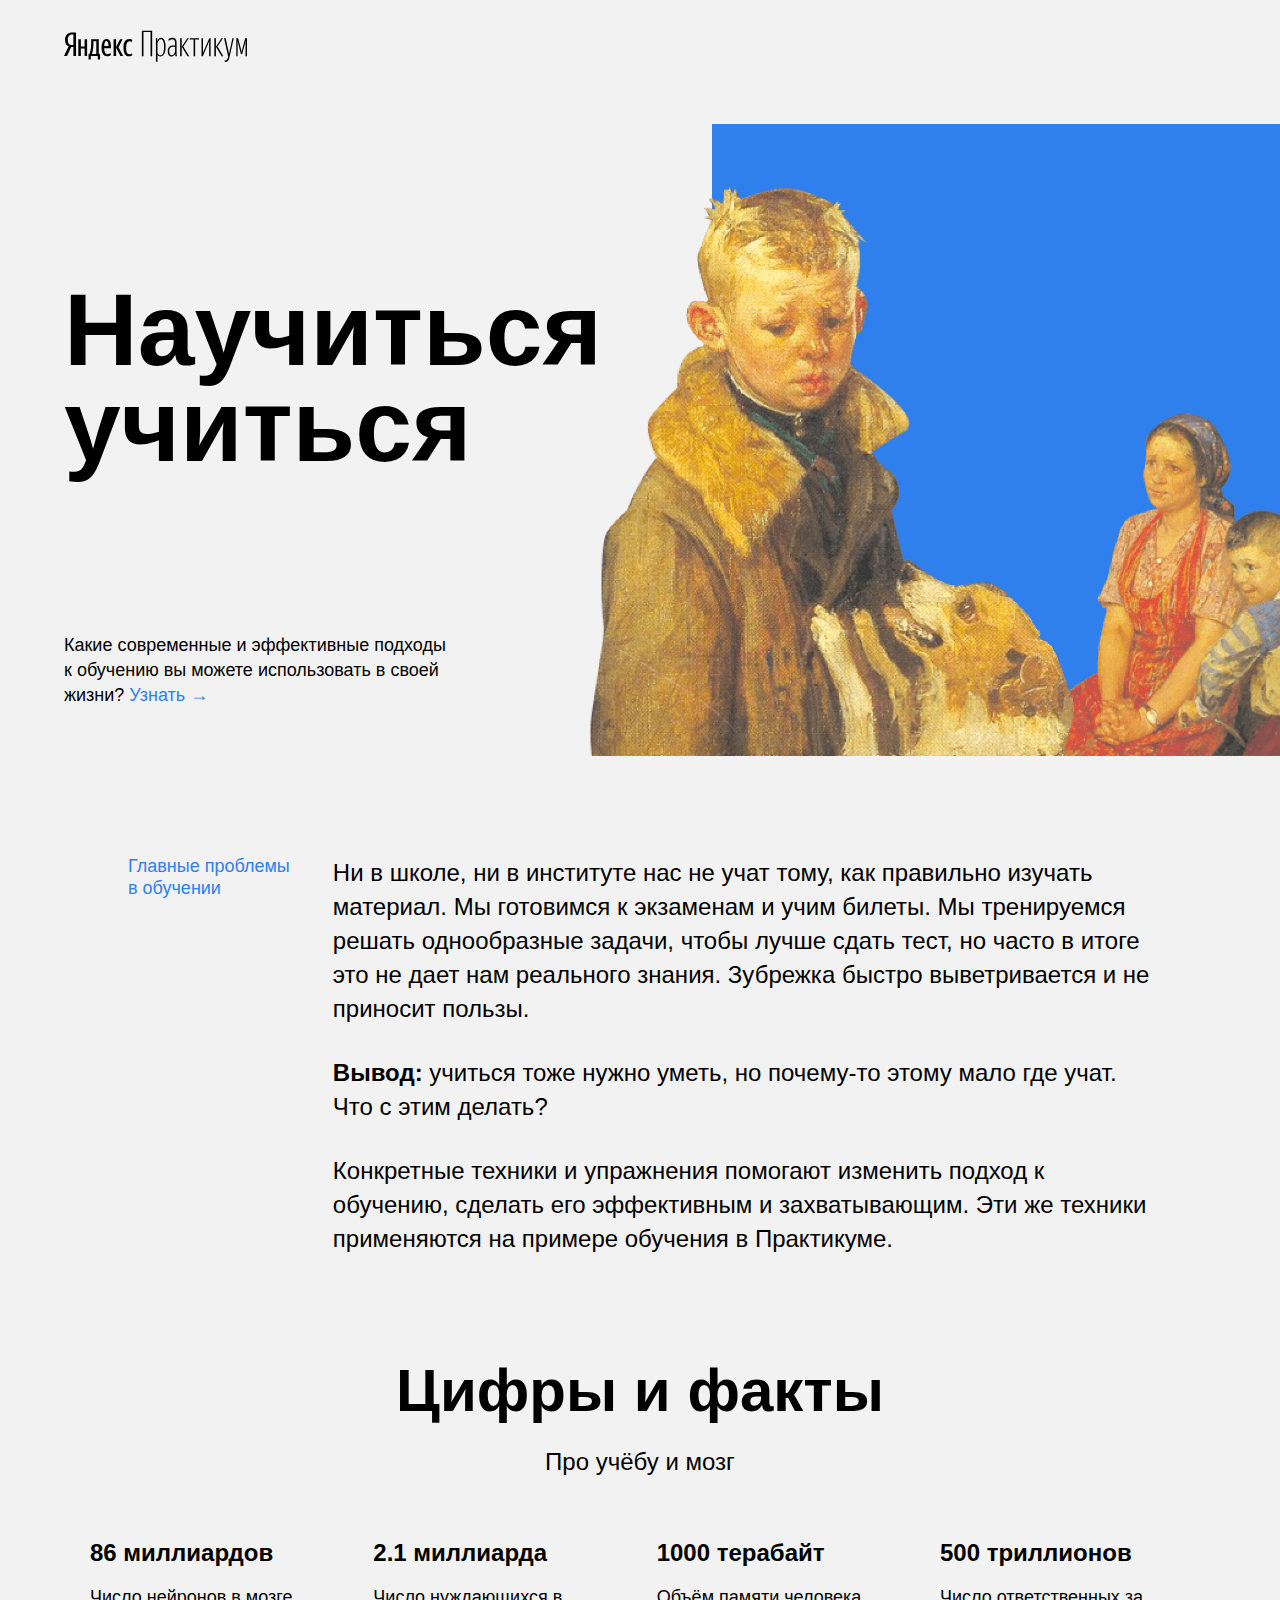
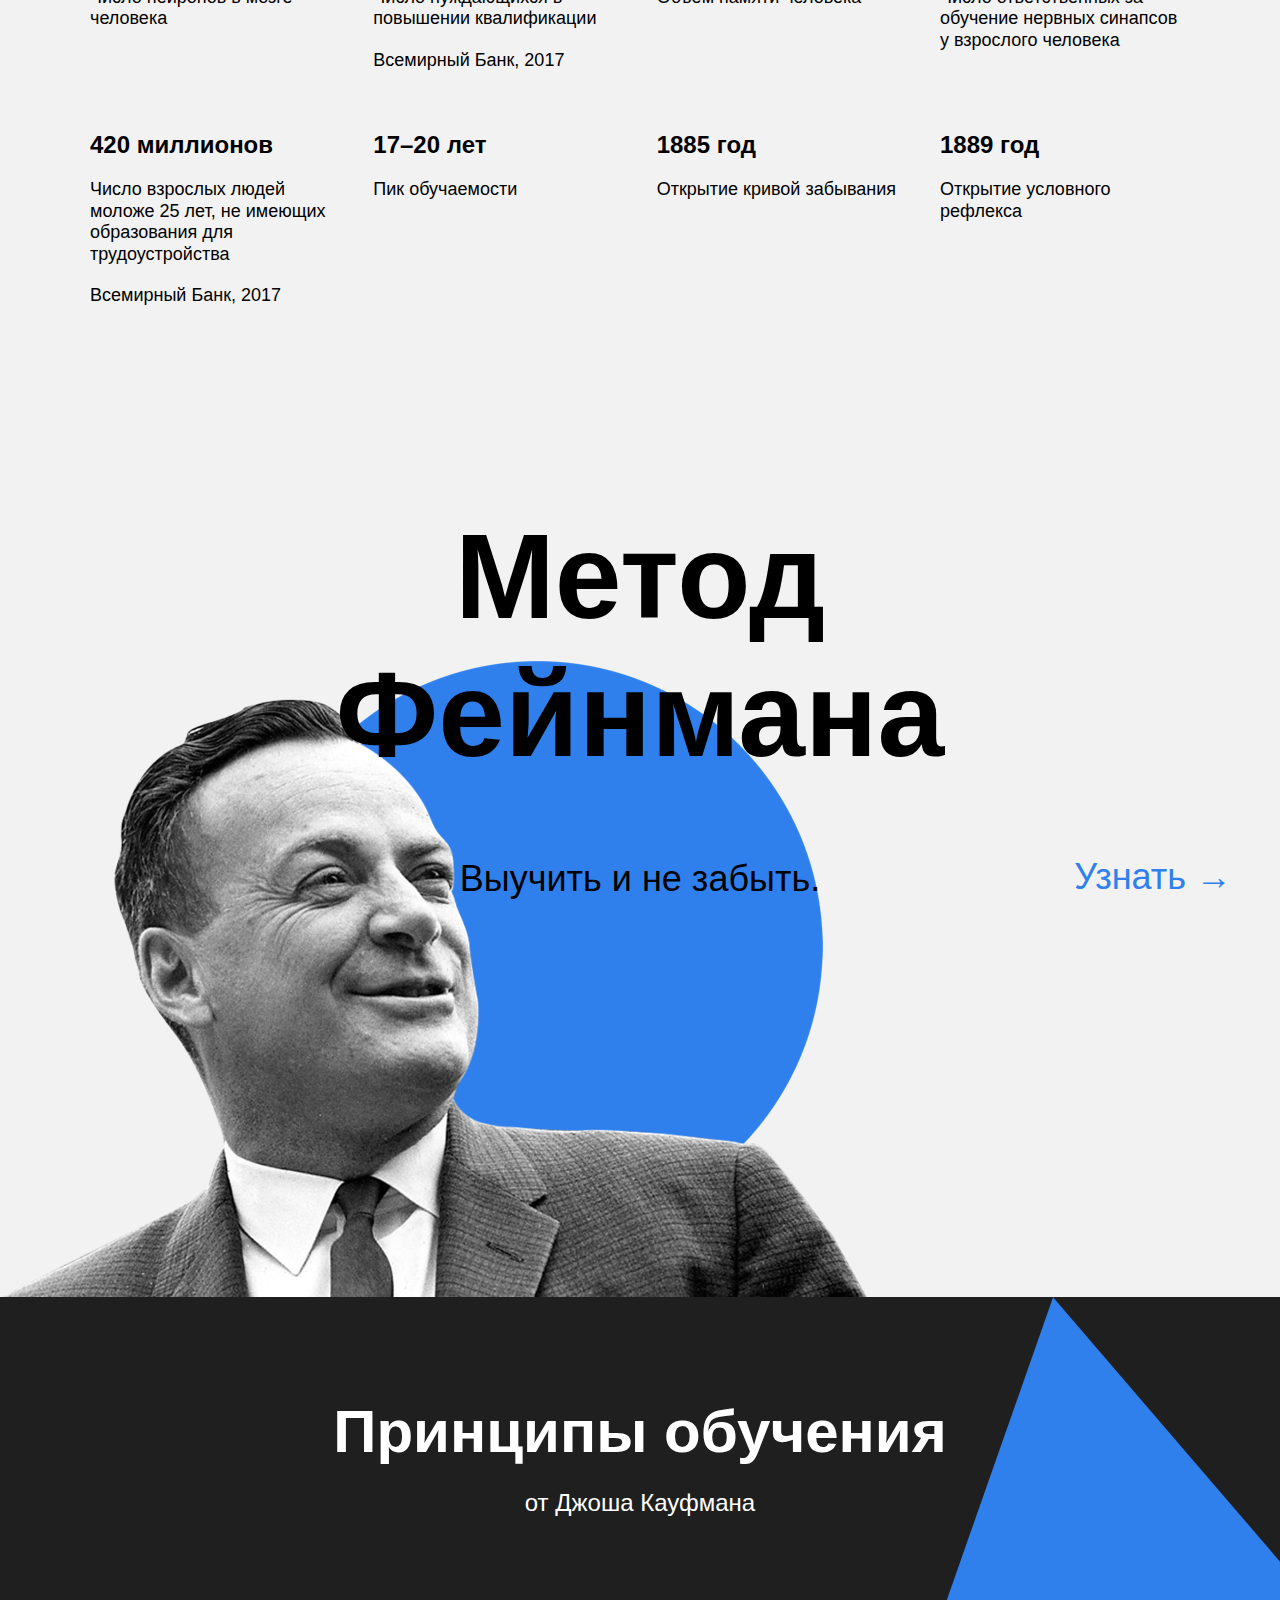
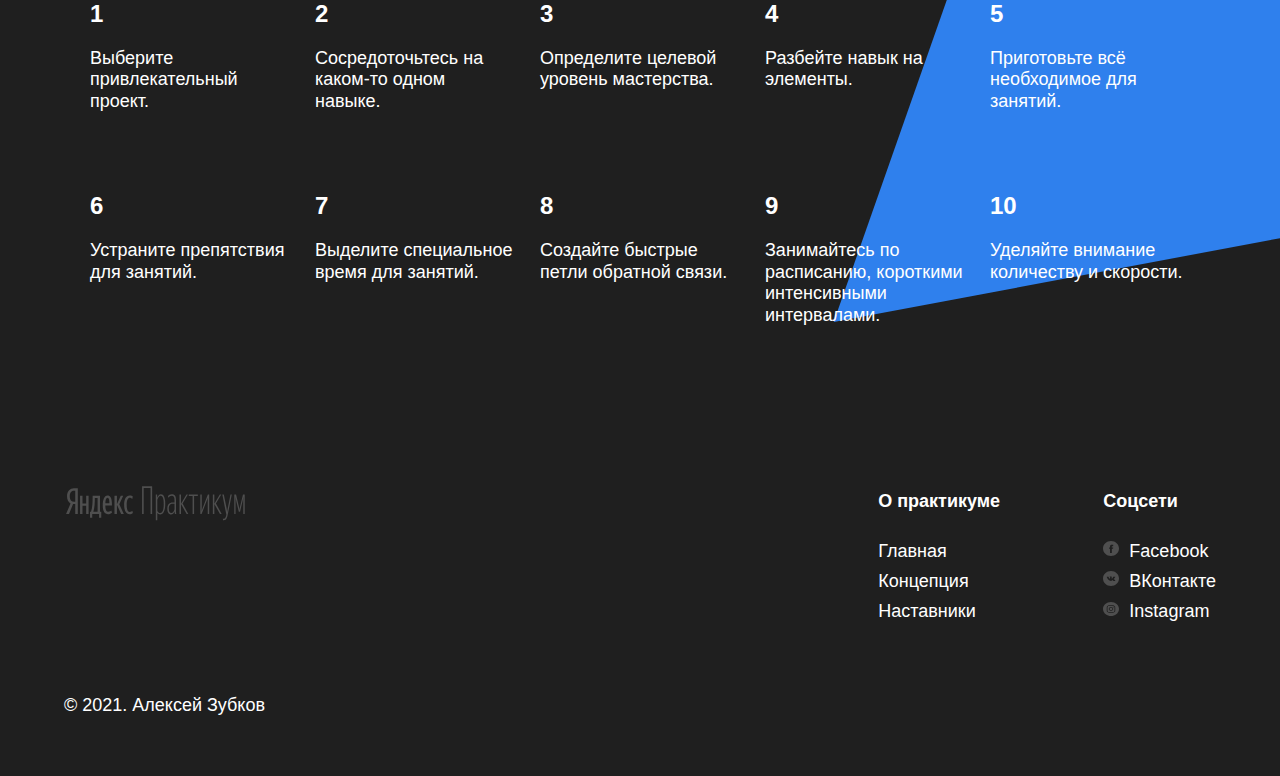
==== index.html @ 9b20d752 "первый спринт. вроде как доделал 2.1" ====
<!DOCTYPE html>
<html lang="ru">
<head>
  <meta charset="UTF-8">
  <meta name="viewport" content="width=device-width, initial-scale=1.0">
  <link rel="stylesheet" href="./styles/normalize.css">
  <link rel="stylesheet" href="./styles/style.css">
  <title>Научиться учиться</title>
</head>
<body>
  <div class="page">
    <header class="header">
      <img class="logo logo_place_header" src="images/logo_place_header.svg" alt="сломалась">
      <h1 class="header__title">Научиться учиться</h1>
      <p class="header__subtitle">
        Какие современные и эффективные подходы к обучению вы можете использовать в своей жизни? <a href="#" class="header__link">Узнать &rarr;</a>
      </p>
      <div class="header__main-illustration"></div>
      <div class="header__square-pic"></div>
    </header>
    <main class="content">
      <section class="description">
        <div class="two-columns">
          <h3 class="two-columns__brif">Главные проблемы в обучении</h3>
          <div class="two-columns__main-text">
            <p class="two-columns__paragraph">
            Ни в школе, ни в институте нас не учат тому, как правильно изучать материал. 
            Мы готовимся к экзаменам и учим билеты. Мы тренируемся решать однообразные задачи, 
            чтобы лучше сдать тест, но часто в итоге это не дает нам реального знания. 
            Зубрежка быстро выветривается и не приносит пользы.
            </p>
            <p class="two-columns__paragraph">
            <span class="two-columns__span-accent">Вывод:</span> учиться тоже нужно уметь, но почему-то этому мало где учат. Что с этим делать?
            </p>
            <p class="two-columns__paragraph">
            Конкретные техники и упражнения помогают изменить подход к обучению, 
            сделать его эффективным и захватывающим. 
            Эти же техники применяются на примере обучения в Практикуме.
            </p>
          </div>
        </div>
      </section>
      <section class="digits">
        <h2 class="section-title">Цифры и факты</h2>
        <p class="section-subtitle">Про учёбу и мозг</p>
        <div class="table">
          <div class="table__cell">
            <h3 class="table__heading">86 миллиардов</h3>
            <p class="table__text">Число нейронов в мозге человека</p>
          </div>
          <div class="table__cell">
            <h3 class="table__heading">2.1 миллиарда</h3>
            <p class="table__text">Число нуждающихся в повышении квалификации</p>
            <p class="table__text">Всемирный Банк, 2017</p>
          </div>
          <div class="table__cell">
            <h3 class="table__heading">1000 терабайт</h3>
            <p class="table__text">Объём памяти человека</p>
          </div>
          <div class="table__cell">
            <h3 class="table__heading">500 триллионов</h3>
            <p class="table__text">Число ответственных за обучение нервных синапсов у взрослого человека</p>
          </div>
          <div class="table__cell">
            <h3 class="table__heading">420 миллионов</h3>
            <p class="table__text">Число взрослых людей моложе 25 лет, не имеющих образования для трудоустройства</p>
            <p class="table__text">Всемирный Банк, 2017</p>
          </div>
          <div class="table__cell">
            <h3 class="table__heading">17–20 лет</h3>
            <p class="table__text">Пик обучаемости</p>
          </div>
          <div class="table__cell">
            <h3 class="table__heading">1885 год</h3>
            <p class="table__text">Открытие кривой забывания</p>
          </div>
          <div class="table__cell">
            <h3 class="table__heading">1889 год</h3>
            <p class="table__text">Открытие условного рефлекса</p>
          </div>
        </div>
      </section>
      <section class="feynman">
        <h2 class="feynman__title">Метод Фейнмана</h2>
        <h3 class="feynman__subtitle">Выучить и не забыть.</h3>
        <a href="#" class="feynman__link">Узнать &rarr;</a>
      </section>
      <section class="kaufman">
        <h2 class="section-title section-title_theme_dark">Принципы обучения</h2>
        <p class="section-subtitle section-subtitle_theme_dark">от Джоша Кауфмана</p>
        <div class="table table_theme_dark">
          <div class="table__cell table__cell_theme_dark">
            <h3 class="table__heading table__heading_theme_dark">1</h3>
            <p class="table__text table__heading_text_dark">Выберите привлекательный проект.</p>
          </div>
          <div class="table__cell table__cell_theme_dark">
            <h3 class="table__heading table__heading_theme_dark">2</h3>
            <p class="table__text table__heading_text_dark">Сосредоточьтесь на каком-то одном навыке.</p>
          </div>
          <div class="table__cell table__cell_theme_dark">
            <h3 class="table__heading table__heading_theme_dark">3</h3>
            <p class="table__text table__heading_text_dark">Определите целевой уровень мастерства.</p>
          </div>
          <div class="table__cell table__cell_theme_dark">
            <h3 class="table__heading table__heading_theme_dark">4</h3>
            <p class="table__text table__heading_text_dark">Разбейте навык на элементы.</p>
          </div>
          <div class="table__cell table__cell_theme_dark">
            <h3 class="table__heading table__heading_theme_dark">5</h3>
            <p class="table__text table__heading_text_dark">Приготовьте всё необходимое для занятий.</p>
          </div>
          <div class="table__cell table__cell_theme_dark">
            <h3 class="table__heading table__heading_theme_dark">6</h3>
            <p class="table__text table__heading_text_dark">Устраните препятствия для занятий.</p>
          </div>
          <div class="table__cell table__cell_theme_dark">
            <h3 class="table__heading table__heading_theme_dark">7</h3>
            <p class="table__text table__heading_text_dark">Выделите специальное время для занятий.</p>
          </div>
          <div class="table__cell table__cell_theme_dark">
            <h3 class="table__heading table__heading_theme_dark">8</h3>
            <p class="table__text table__heading_text_dark">Создайте быстрые петли обратной связи.</p>
          </div>
          <div class="table__cell table__cell_theme_dark">
            <h3 class="table__heading table__heading_theme_dark">9</h3>
            <p class="table__text table__heading_text_dark">Занимайтесь по расписанию, короткими интенсивными интервалами.</p>
          </div>
          <div class="table__cell table__cell_theme_dark">
            <h3 class="table__heading table__heading_theme_dark">10</h3>
            <p class="table__text table__heading_text_dark">Уделяйте внимание количеству и скорости.</p>
          </div>
        </div>
        <img class="kaufman__triangle" src="./images/kaufman-triangle.svg" alt="">
      </section>
    </main>
    <footer class="footer">
      <div class="footer__columns">
        <div class="footer__column_content-copyright">
          <img class="logo logo_place_footer" src="./images/logo_place_footer.svg" alt="сломалась">
          <span class="footer__author">&copy; 2021. Алексей Зубков</span>
        </div>
        <div class="footer__column_content-info">
          <div class="footer__column-heading">О практикуме</div>
          <ul class="footer__column-links">
            <li><a href="#" class="footer__column-link">Главная</a></li>
            <li><a href="#" class="footer__column-link">Концепция</a></li>
            <li><a href="#" class="footer__column-link">Наставники</a></li>
          </ul>
        </div>
        <div class="footer__column_content-social">
          <div class="footer__column-heading">Соцсети</div>
          <ul class="footer__column-links">
            <li><a href="#" class="footer__column-link"><img class="footer__social-icon" src="./images/facebook_color_white.svg" alt="">Facebook</a></li>
            <li><a href="#" class="footer__column-link"><img class="footer__social-icon" src="./images/vk_color_white.svg" alt="">ВКонтакте</a></li>
            <li><a href="#" class="footer__column-link"><img class="footer__social-icon" src="./images/instagram_color_white.svg" alt="">Instagram</a></li>
          </ul>
        </div>
      </div>
    </footer>
  </div>
</body>
</html>
---- styles/style.css ----
.page {
  min-width: 1100px;
  /* мы ещё не умеем делать мобильную версию сайта, */
  /* поэтому выше установлена минимальная ширина страницы */
  max-width: 1600px;
  /* выше установили ограничение по максимальной ширине */
  margin: 0 auto;
  /* выше для экранов больше 1600px отцентрировали весь контент */
  font-family: 'Helvetica Neue', Arial, sans-serif;
  color: #000;
  /* background-color: #1f1f1f; */
}

/* Шапка сайта, блок header */
.header {
  height: 100vh;
  min-height: 600px;
  max-height: 756px;
  /* выше установили ограничения для секции */
  background-color: #f2f2f2;
  display: flex;
  position: relative;
}

.logo {
}

.logo_place_header  {
  /* background-image: url("../images/logo_place_header.svg");
  background-size: contain;
  background-repeat: no-repeat;
  background-position: center;   если делать logo фоном блока*/
  position: absolute;
  top: 30px;
  left: 64px;
  width: 183px;
  height: 32px;
  z-index: 4;
}

.header__title {
  width: 730px;
  margin: auto 64px auto;
  z-index: 2;
  line-height: 96px;
  font-size: 102px;
  font-weight: bolder;
}


.header__subtitle {
  width: 388px;
  position: absolute;
  bottom: 30px;
  left: 64px;
  z-index: 3;
  line-height: 25px;
  font-size: 18px;
  font-weight: normal;
}

.header__link {
  color:  #2f80ed;
  text-decoration: none;
}

.header__main-illustration {
  width: 765px;
  height: 608px;
  background-image: url("../images/header-image.png");
  background-size: contain;
  background-repeat: no-repeat;
  background-position: right;
  position: absolute;
  bottom: 0;
  right: 0;
  z-index: 1;
}

.header__square-pic {
  width: 568px;
  height: 568px;
  position: absolute;
  bottom: 64px;
  right: 0;
  background: #2f80ed;
}

/* Основное содержимое страницы, блок content */
.content {
  background-color: #f2f2f2;
}

/* Секция, блок description */
.description {
  padding-top: 100px;
}

.two-columns {
  margin: auto;
  width: 80%;
  min-height: 150px;
  display: flex;
  flex-direction: row;
  justify-content: space-between;
}


.two-columns__brif {
  width: 175px;
  color:  #2f80ed;
  line-height: 1.2em;
  font-size: 18px;
  font-weight: normal;
  margin: 0;
}

.two-columns__main-text {
  width: 80%;
  min-width: 784px;
}

.two-columns__paragraph {
  margin: 0;
  margin-bottom: 30px;
  line-height: 34px;
  font-size: 24px;
  font-weight: normal;
}

.two-columns__paragraph:last-child {
  margin-bottom: 0;
}

.two-columns__span-accent {
  line-height: 34px;
  font-size: 24px;
  font-weight: bold;
  padding: 30px 0;
}

/* Секция, блок digits */
.digits {
  padding: 100px 0;
}

.section-title {
  display: flex;
  justify-content: center;
  width: 60%;
  margin: 0 auto 20px;
  line-height: 1.15;
  font-size: 60px;
  font-weight: bold;
}

.section-subtitle {
  display: flex;
  justify-content: center;
  width: 60%;
  margin: 0 auto;
  line-height: 34px;
  font-size: 24px;
  font-weight: normal;
}

.table {
  display: flex;
  flex-wrap: wrap;
  justify-content: space-between;
  width: 1100px;
  margin: 0 auto;
}

.table__cell {
  width: 250px;
  margin-top: 60px;
}

.table__heading {
  line-height: 1.15;
  font-size: 24px;
  font-weight: bold;
  margin: 0;
  margin-bottom: 20px;
}

.table__text {
  line-height: 1.2;
  font-size: 18px;
  font-weight: normal;
  margin: 0;
  margin-bottom: 20px;
}

.table__text:last-child {
  margin-bottom: 0;
}


/* Секция, блок feynman */
.feynman {
  background-image: url("../images/feynman.png");
  background-size: 867px 637px;
  background-repeat: no-repeat;
  background-position: left 0 bottom 0;
  position: relative;
  min-height: 790px;
}

.feynman__title {
  display: flex;
  width: 648px;
  margin: auto;
  margin-top: 100px;
  line-height: 1.15;
  font-size: 120px;
  font-weight: bold;
  text-align: center;
}

.feynman__subtitle {
  display: flex;
  justify-content: center;
  margin-top: 70px;
  line-height: 51px;
  font-size: 36px;
  font-weight: normal;
}

.feynman__link {
  position: absolute;
  bottom: 50%;
  right: 48px;
  line-height: 51px;
  font-size: 36px;
  font-weight: normal;
  color:  #2f80ed;
  text-decoration: none;
}



/* Секция, блок kaufman */
.kaufman {
  padding-top: 100px;
  padding-bottom: 100px;
  background-color: #1f1f1f;
  position: relative;
  overflow: hidden;
}

.section-title_theme_dark {
  color: white;
  z-index: 1;
}

.section-subtitle_theme_dark {
  color: white;
  z-index: 1;
}

.table_theme_dark {
  z-index: 1;
}

.table__cell_theme_dark {
  width: 200px;
  color: white;
  margin-right: 0;
  margin-top: 80px;
  z-index: 1;
}

.table__heading_theme_dark {
  z-index: 1;
}

.table__heading_text_dark {
  z-index: 1;
}

.kaufman__triangle {
  display: block;
  width: 877px;
  height: 877px;
  position: absolute;
  top: 0;
  right: -210px;
  z-index: 0;
}

/* Подвал сайта, блок footer */
.footer {
  background-color: #1f1f1f;
  min-height: 350px;
  display: flex;
}

.footer__columns {
  display: flex;
  align-items: stretch;
  justify-content: space-between;
  margin: 60px auto 40px;
  width: 90%;
}

.footer__column_content-copyright {
  display: flex;
  flex-basis: 711px;
  flex-direction: column;
  justify-content: space-between;
}

.logo_place_footer {
  /* background-image: url("../images/logo_place_footer.svg");
  background-size: contain;
  background-repeat: no-repeat;
  background-position: center;   если делать logo фоном блока*/
  width: 183px;
  height: 35px;

}

.footer__author {
  margin: 18px 0;
  line-height: 25px;
  font-size: 18px;
  font-weight: normal;
  color: white;
}

.footer__column_content-info {

}

.footer__column-heading {
  line-height: 30px;
  font-size: 18px;
  font-weight: bold;
  color: white;
  margin-bottom: 20px;
}

.footer__column-links {
  display: flex;
  flex-direction: column;
  padding-left: 0;
  margin-bottom: 16px;
  list-style-type: none;
  list-style-position: inside;
}

.footer__column_content-social {

}

.footer__social-icon {
  width: 16px;
  height: 16px;
  margin-right: 10px;
}

.footer__column-link {
  text-decoration: none;
  color: white;
  line-height: 30px;
  font-size: 18px;
  font-weight: normal;
}
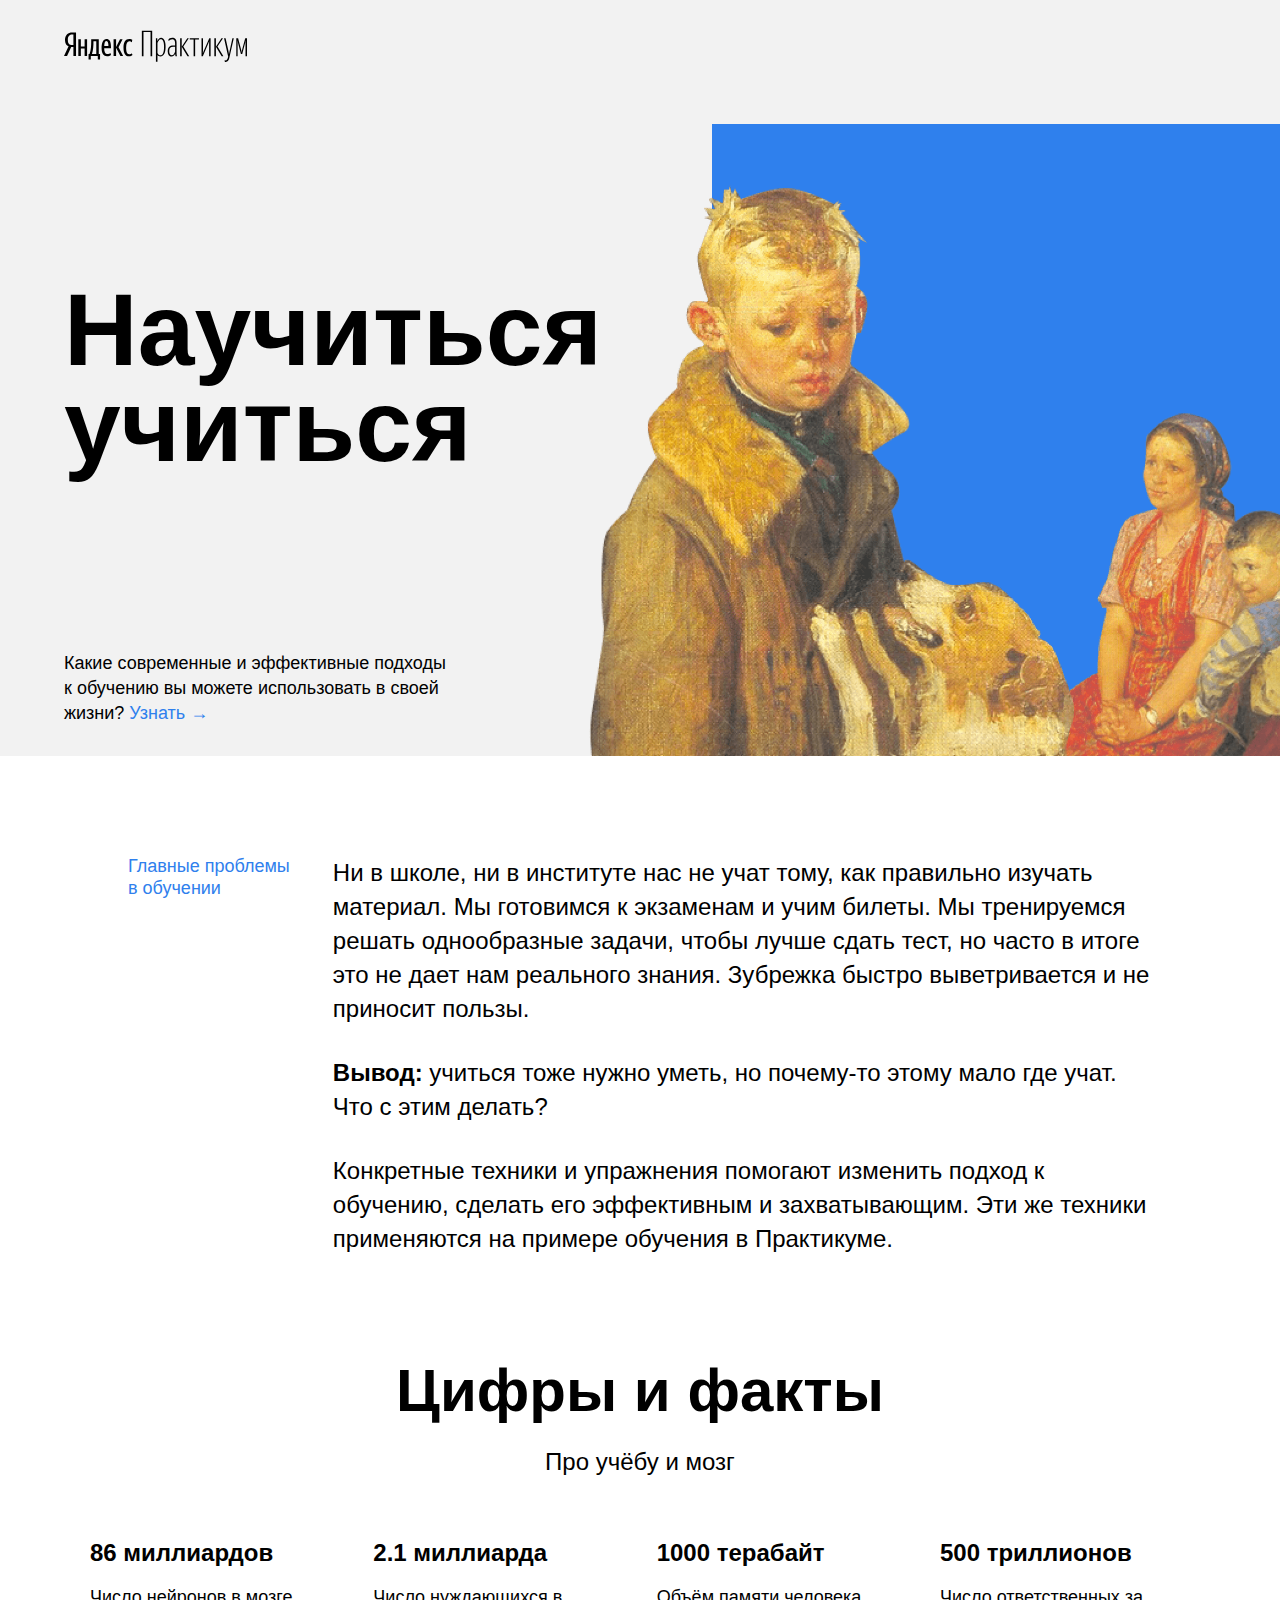
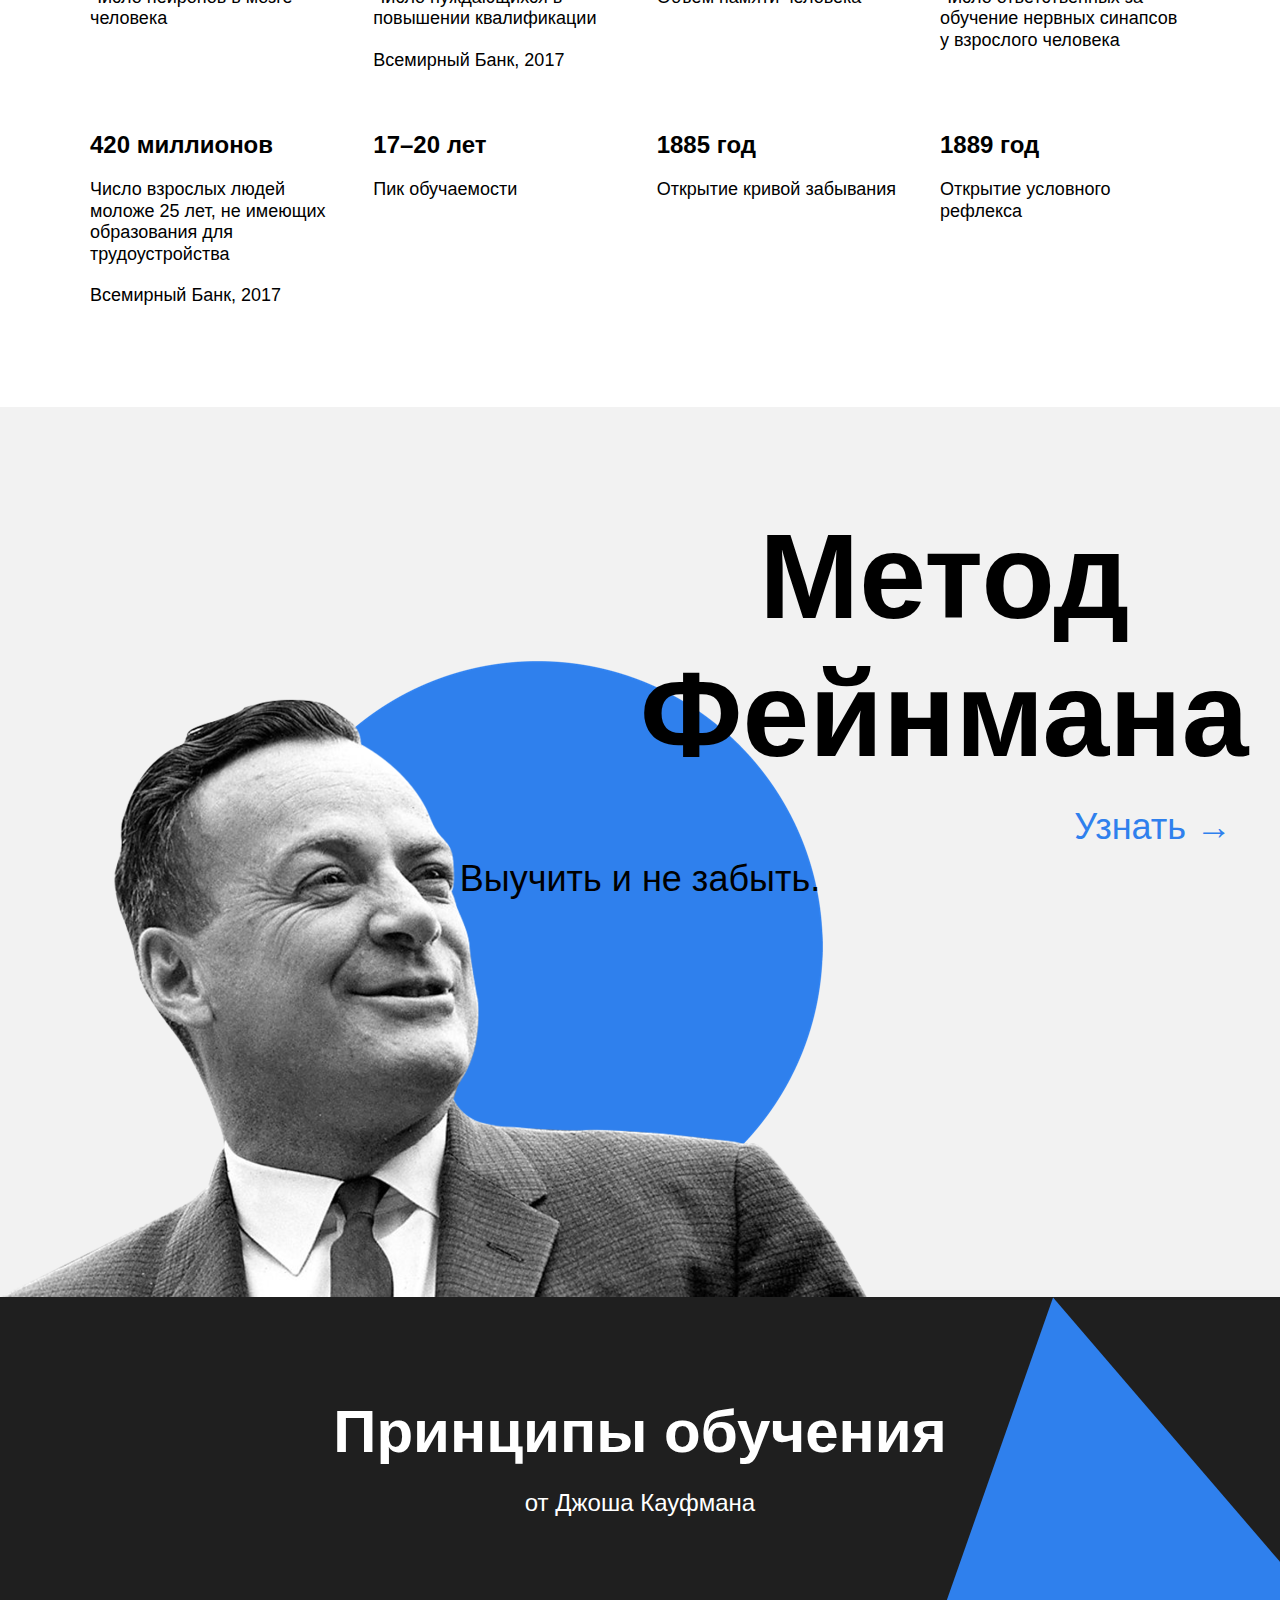
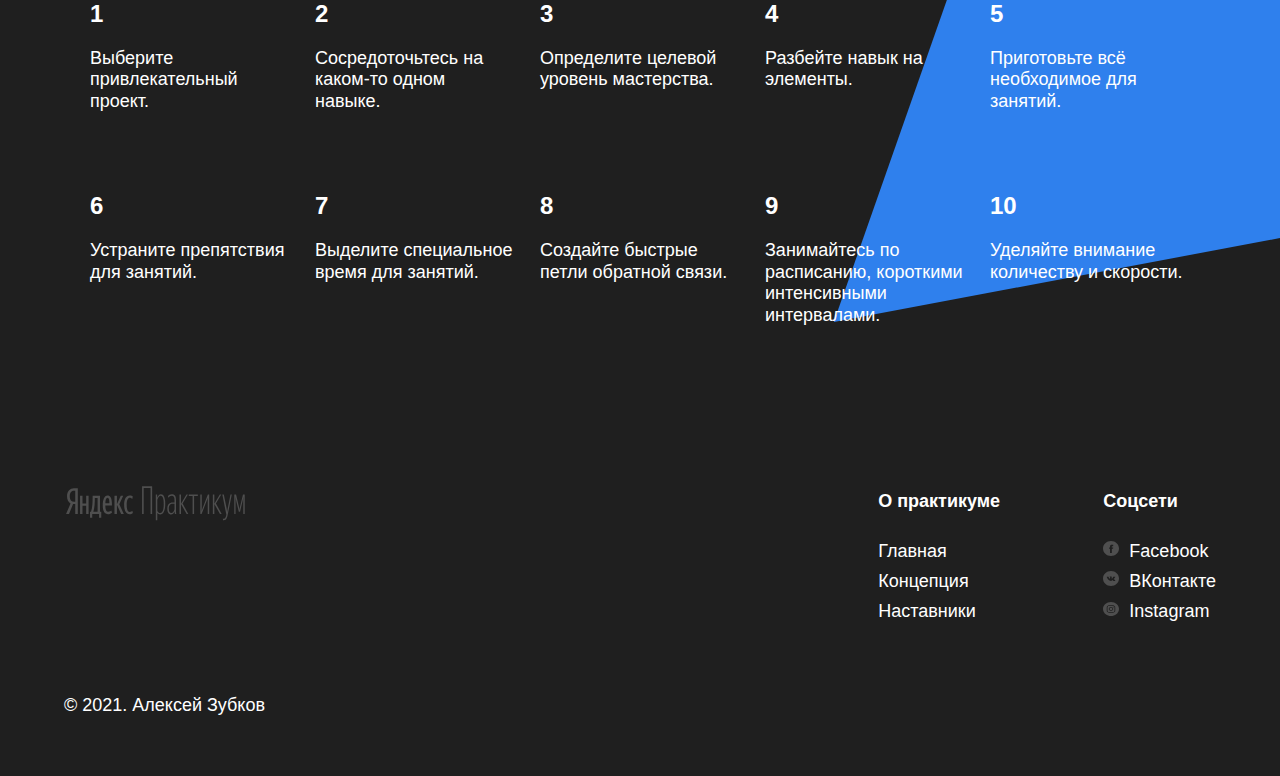
==== commit 085b5312: "первый спринт. поправил после первой проверки ревьюера" ====
--- a/index.html
+++ b/index.html
@@ -10,18 +10,18 @@
 <body>
   <div class="page">
     <header class="header">
-      <img class="logo logo_place_header" src="images/logo_place_header.svg" alt="сломалась">
+      <img class="logo logo_place_header" src="images/logo_place_header.svg" alt="Логотип">
       <h1 class="header__title">Научиться учиться</h1>
       <p class="header__subtitle">
-        Какие современные и эффективные подходы к обучению вы можете использовать в своей жизни? <a href="#" class="header__link">Узнать &rarr;</a>
+        Какие современные и эффективные подходы к обучению вы можете использовать в своей жизни? <a href="#" class="header__link" target="_blank">Узнать &rarr;</a>
       </p>
       <div class="header__main-illustration"></div>
       <div class="header__square-pic"></div>
     </header>
     <main class="content">
       <section class="description">
-        <div class="two-columns">
-          <h3 class="two-columns__brif">Главные проблемы в обучении</h3>
+        <article class="two-columns">
+          <h2 class="two-columns__brief">Главные проблемы в обучении</h2>
           <div class="two-columns__main-text">
             <p class="two-columns__paragraph">
             Ни в школе, ни в институте нас не учат тому, как правильно изучать материал. 
@@ -38,7 +38,7 @@
             Эти же техники применяются на примере обучения в Практикуме.
             </p>
           </div>
-        </div>
+        </article>
       </section>
       <section class="digits">
         <h2 class="section-title">Цифры и факты</h2>
@@ -83,9 +83,10 @@
       <section class="feynman">
         <h2 class="feynman__title">Метод Фейнмана</h2>
         <h3 class="feynman__subtitle">Выучить и не забыть.</h3>
-        <a href="#" class="feynman__link">Узнать &rarr;</a>
+        <a href="#" class="feynman__link" target="_blank">Узнать &rarr;</a>
       </section>
       <section class="kaufman">
+        <div class="kaufman__triangle"></div>
         <h2 class="section-title section-title_theme_dark">Принципы обучения</h2>
         <p class="section-subtitle section-subtitle_theme_dark">от Джоша Кауфмана</p>
         <div class="table table_theme_dark">
@@ -130,29 +131,28 @@
             <p class="table__text table__heading_text_dark">Уделяйте внимание количеству и скорости.</p>
           </div>
         </div>
-        <img class="kaufman__triangle" src="./images/kaufman-triangle.svg" alt="">
       </section>
     </main>
     <footer class="footer">
       <div class="footer__columns">
-        <div class="footer__column_content-copyright">
-          <img class="logo logo_place_footer" src="./images/logo_place_footer.svg" alt="сломалась">
-          <span class="footer__author">&copy; 2021. Алексей Зубков</span>
+        <div class="footer__columns footer__column_content-copyright">
+          <img class="logo logo_place_footer" src="./images/logo_place_footer.svg" alt="Логотип">
+          <p class="footer__author">&copy; 2021. Алексей Зубков</p>
         </div>
-        <div class="footer__column_content-info">
-          <div class="footer__column-heading">О практикуме</div>
+        <nav class="footer footer__column_content_info">
+          <h2 class="footer__column-heading">О практикуме</h2>
           <ul class="footer__column-links">
             <li><a href="#" class="footer__column-link">Главная</a></li>
             <li><a href="#" class="footer__column-link">Концепция</a></li>
             <li><a href="#" class="footer__column-link">Наставники</a></li>
           </ul>
-        </div>
-        <div class="footer__column_content-social">
-          <div class="footer__column-heading">Соцсети</div>
+        </nav>
+        <div class="footer footer__column_content_social">
+          <h2 class="footer__column-heading">Соцсети</h2>
           <ul class="footer__column-links">
-            <li><a href="#" class="footer__column-link"><img class="footer__social-icon" src="./images/facebook_color_white.svg" alt="">Facebook</a></li>
-            <li><a href="#" class="footer__column-link"><img class="footer__social-icon" src="./images/vk_color_white.svg" alt="">ВКонтакте</a></li>
-            <li><a href="#" class="footer__column-link"><img class="footer__social-icon" src="./images/instagram_color_white.svg" alt="">Instagram</a></li>
+            <li><a href="#" class="footer__column-link" target="_blank"><img class="footer__social-icon" src="./images/facebook_color_white.svg" alt="Фейсбук">Facebook</a></li>
+            <li><a href="#" class="footer__column-link" target="_blank"><img class="footer__social-icon" src="./images/vk_color_white.svg" alt="ВКонтакте">ВКонтакте</a></li>
+            <li><a href="#" class="footer__column-link" target="_blank"><img class="footer__social-icon" src="./images/instagram_color_white.svg" alt="Инстаграм">Instagram</a></li>
           </ul>
         </div>
       </div>
--- a/styles/style.css
+++ b/styles/style.css
@@ -26,42 +26,43 @@
 }
 
 .logo_place_header  {
-  /* background-image: url("../images/logo_place_header.svg");
-  background-size: contain;
-  background-repeat: no-repeat;
-  background-position: center;   если делать logo фоном блока*/
   position: absolute;
   top: 30px;
   left: 64px;
   width: 183px;
   height: 32px;
-  z-index: 4;
 }
 
 .header__title {
-  width: 730px;
+  max-width: 730px;
+  margin: 0;
   margin: auto 64px auto;
-  z-index: 2;
   line-height: 96px;
   font-size: 102px;
   font-weight: bolder;
+  z-index: 2;
 }
 
 
 .header__subtitle {
-  width: 388px;
+  margin: 0;
+  max-width: 388px;
   position: absolute;
   bottom: 30px;
   left: 64px;
-  z-index: 3;
   line-height: 25px;
   font-size: 18px;
   font-weight: normal;
+  z-index: 2;
 }
 
 .header__link {
   color:  #2f80ed;
   text-decoration: none;
+}
+
+.header__link:hover {
+text-decoration: underline;
 }
 
 .header__main-illustration {
@@ -84,11 +85,11 @@
   bottom: 64px;
   right: 0;
   background: #2f80ed;
+  z-index: 0;
 }
 
 /* Основное содержимое страницы, блок content */
 .content {
-  background-color: #f2f2f2;
 }
 
 /* Секция, блок description */
@@ -106,13 +107,13 @@
 }
 
 
-.two-columns__brif {
+.two-columns__brief {
+  margin: 0;
   width: 175px;
   color:  #2f80ed;
   line-height: 1.2em;
   font-size: 18px;
   font-weight: normal;
-  margin: 0;
 }
 
 .two-columns__main-text {
@@ -145,6 +146,7 @@
 }
 
 .section-title {
+  margin: 0;
   display: flex;
   justify-content: center;
   width: 60%;
@@ -155,6 +157,7 @@
 }
 
 .section-subtitle {
+  margin: 0;
   display: flex;
   justify-content: center;
   width: 60%;
@@ -178,18 +181,18 @@
 }
 
 .table__heading {
+  margin: 0;
   line-height: 1.15;
   font-size: 24px;
   font-weight: bold;
-  margin: 0;
   margin-bottom: 20px;
 }
 
 .table__text {
+  margin: 0;
   line-height: 1.2;
   font-size: 18px;
   font-weight: normal;
-  margin: 0;
   margin-bottom: 20px;
 }
 
@@ -200,29 +203,35 @@
 
 /* Секция, блок feynman */
 .feynman {
+  background-color: #f2f2f2;
   background-image: url("../images/feynman.png");
   background-size: 867px 637px;
   background-repeat: no-repeat;
   background-position: left 0 bottom 0;
   position: relative;
-  min-height: 790px;
+  min-height: 890px;
+  padding-top: 100px;
+  box-sizing: border-box;
 }
 
 .feynman__title {
-  display: flex;
-  width: 648px;
+  width: 0;
+  display: flex;
+  max-width: 648px;
   margin: auto;
-  margin-top: 100px;
+  margin-bottom: 0;
   line-height: 1.15;
   font-size: 120px;
   font-weight: bold;
   text-align: center;
+
 }
 
 .feynman__subtitle {
   display: flex;
   justify-content: center;
   margin-top: 70px;
+  margin-bottom: 0;
   line-height: 51px;
   font-size: 36px;
   font-weight: normal;
@@ -239,7 +248,9 @@
   text-decoration: none;
 }
 
-
+.feynman__link:hover {
+text-decoration: underline;
+}
 
 /* Секция, блок kaufman */
 .kaufman {
@@ -252,15 +263,18 @@
 
 .section-title_theme_dark {
   color: white;
+  position: relative;
   z-index: 1;
 }
 
 .section-subtitle_theme_dark {
   color: white;
+  position: relative;
   z-index: 1;
 }
 
 .table_theme_dark {
+  position: relative;
   z-index: 1;
 }
 
@@ -269,24 +283,26 @@
   color: white;
   margin-right: 0;
   margin-top: 80px;
+  position: relative;
   z-index: 1;
 }
 
 .table__heading_theme_dark {
-  z-index: 1;
 }
 
 .table__heading_text_dark {
-  z-index: 1;
 }
 
 .kaufman__triangle {
-  display: block;
   width: 877px;
   height: 877px;
   position: absolute;
   top: 0;
   right: -210px;
+  background-image: url("../images/kaufman-triangle.svg");
+  background-position: center;
+  background-size: contain;
+  background-repeat: no-repeat;
   z-index: 0;
 }
 
@@ -295,13 +311,15 @@
   background-color: #1f1f1f;
   min-height: 350px;
   display: flex;
+  padding: 60px 0 40px;
+  box-sizing: border-box;
 }
 
 .footer__columns {
   display: flex;
-  align-items: stretch;
   justify-content: space-between;
-  margin: 60px auto 40px;
+  margin-left: auto;
+  margin-right: auto;
   width: 90%;
 }
 
@@ -310,19 +328,17 @@
   flex-basis: 711px;
   flex-direction: column;
   justify-content: space-between;
+  margin: 0;
 }
 
 .logo_place_footer {
-  /* background-image: url("../images/logo_place_footer.svg");
-  background-size: contain;
-  background-repeat: no-repeat;
-  background-position: center;   если делать logo фоном блока*/
   width: 183px;
   height: 35px;
 
 }
 
 .footer__author {
+  margin: 0;
   margin: 18px 0;
   line-height: 25px;
   font-size: 18px;
@@ -330,15 +346,21 @@
   color: white;
 }
 
-.footer__column_content-info {
-
+.footer__column_content_info {
+  display: block;
+  min-height: 0;
+  min-width: 0;
+  margin: 0;
+  padding: 0;
 }
 
 .footer__column-heading {
+  margin: 0;
   line-height: 30px;
   font-size: 18px;
   font-weight: bold;
   color: white;
+  margin-top: 0;
   margin-bottom: 20px;
 }
 
@@ -346,13 +368,18 @@
   display: flex;
   flex-direction: column;
   padding-left: 0;
+  margin-top: 0;
   margin-bottom: 16px;
   list-style-type: none;
   list-style-position: inside;
 }
 
-.footer__column_content-social {
-
+.footer__column_content_social {
+  display: block;
+  min-height: 0;
+  min-width: 0;
+  margin: 0;
+  padding: 0;
 }
 
 .footer__social-icon {
@@ -367,4 +394,8 @@
   line-height: 30px;
   font-size: 18px;
   font-weight: normal;
+}
+
+.footer__column-link:hover {
+text-decoration: underline;
 }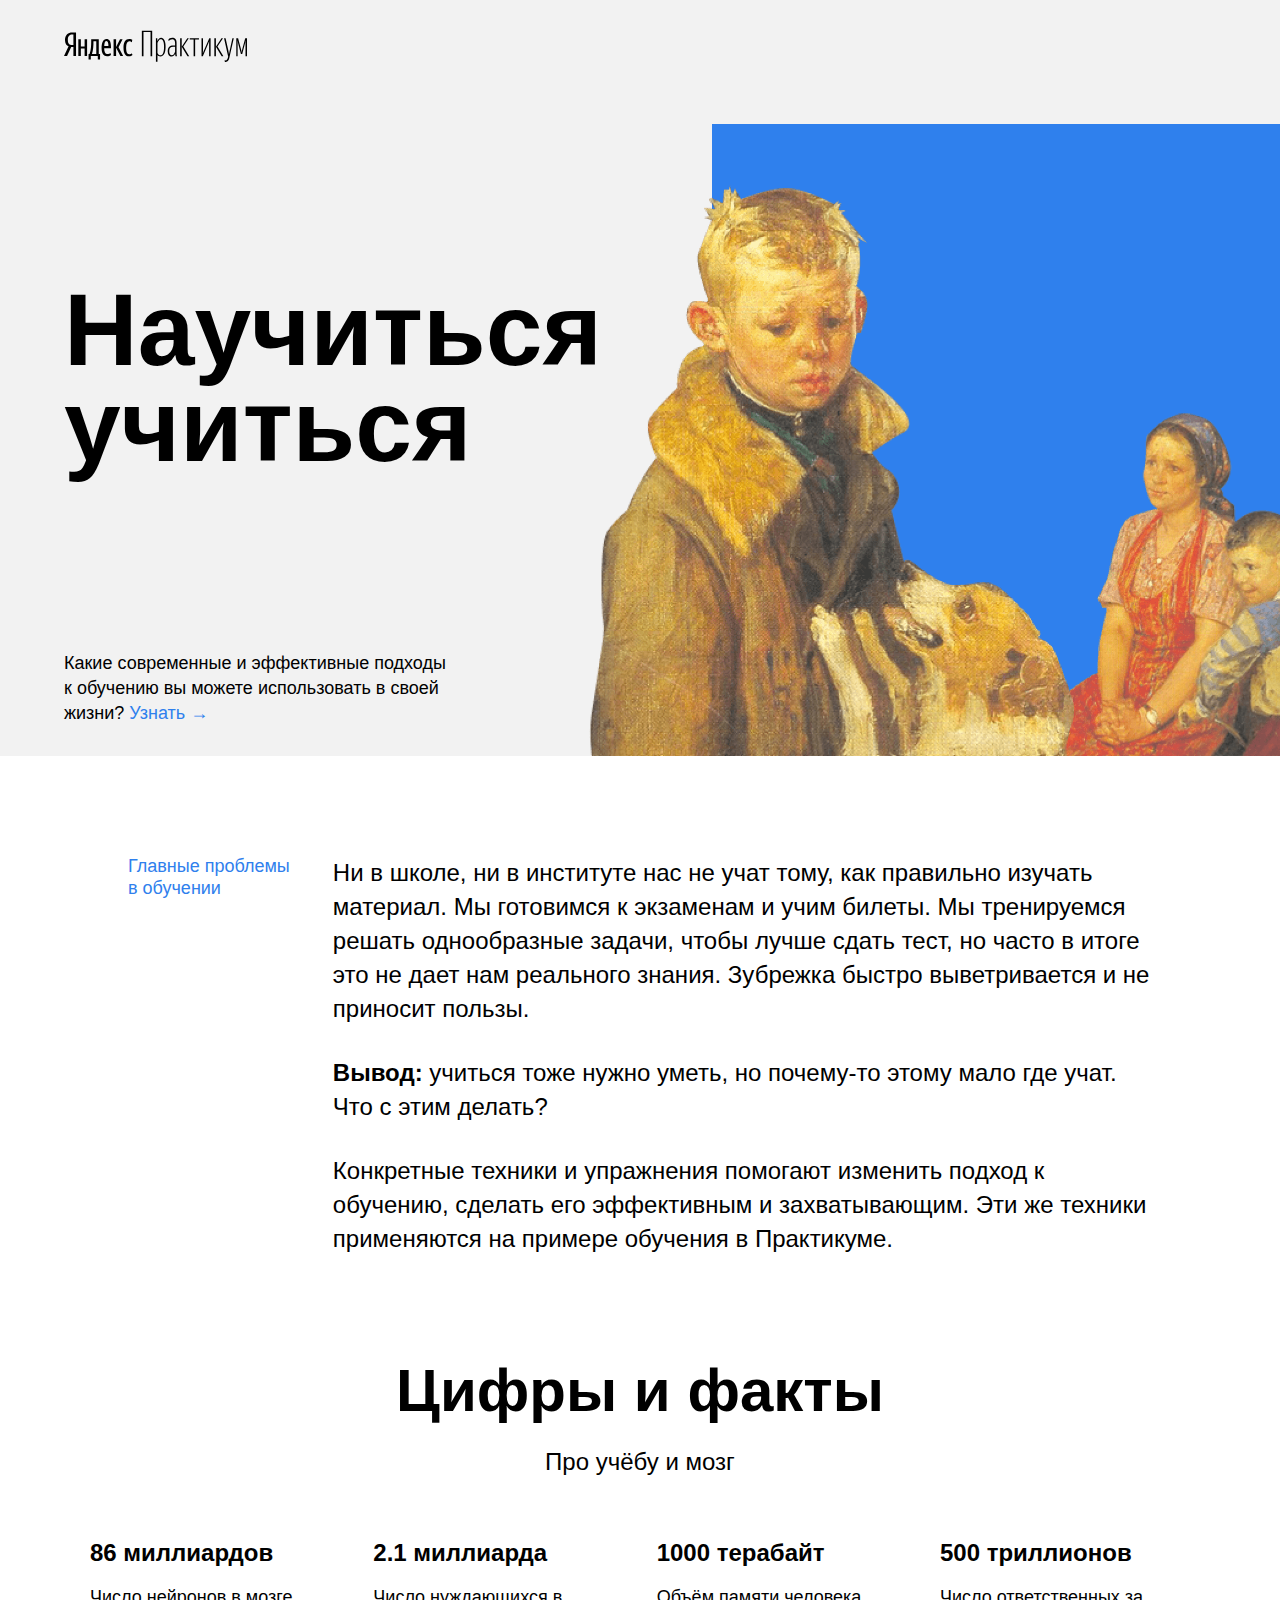
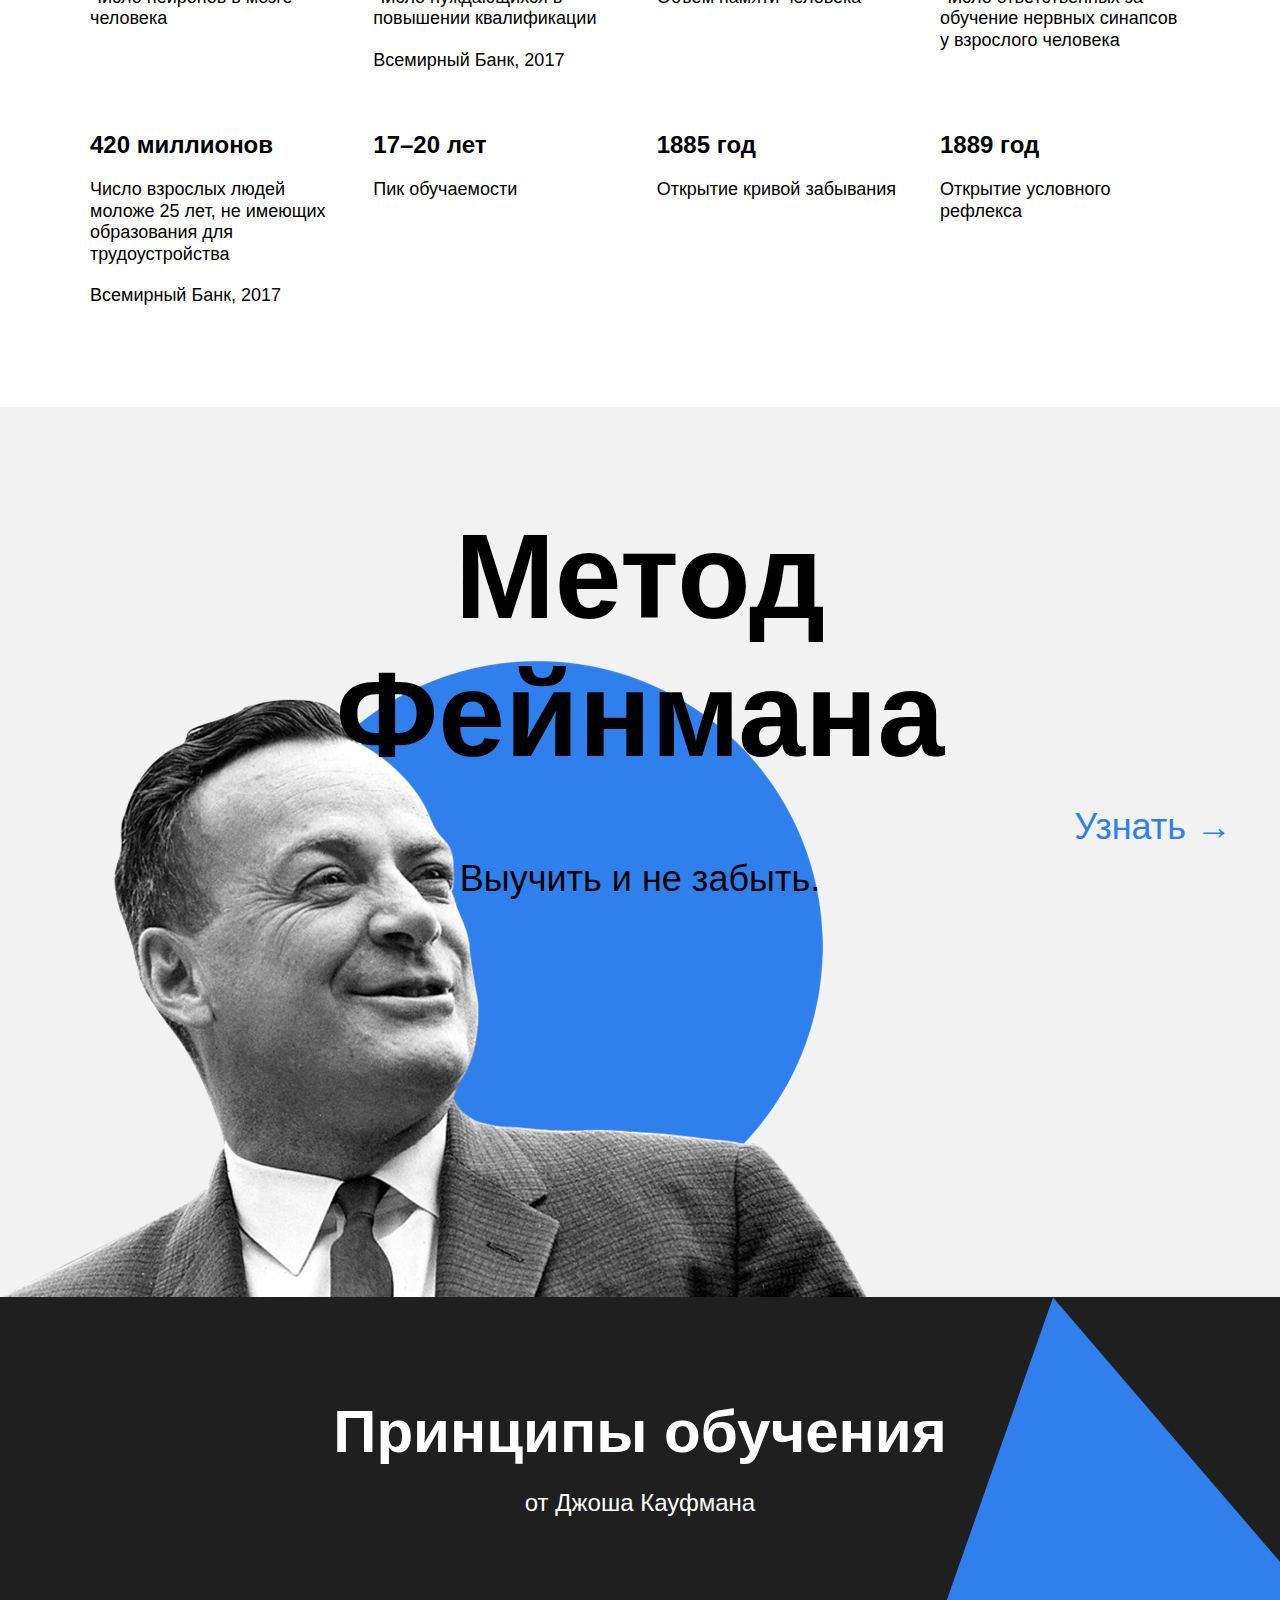
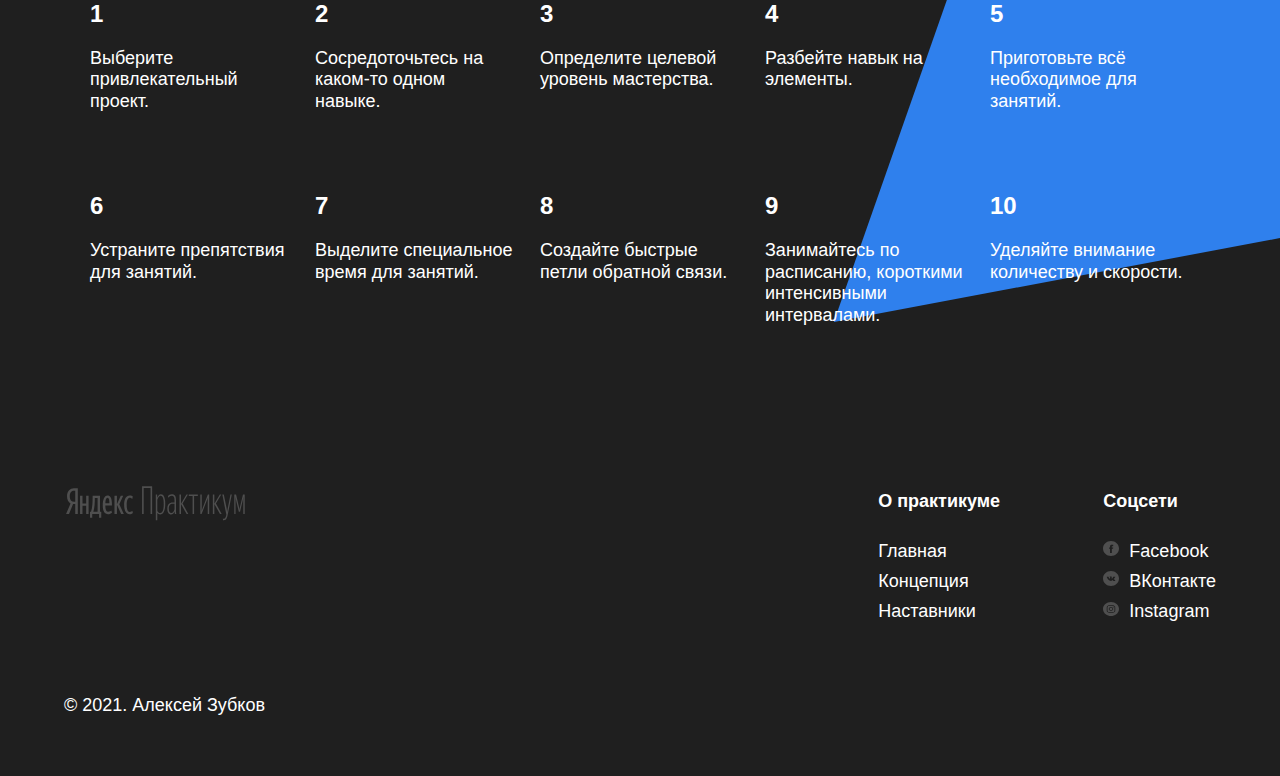
==== commit 6ac34b7d: "первый спринт. поправил после второй проверки ревьюера 1.0" ====
--- a/index.html
+++ b/index.html
@@ -135,7 +135,7 @@
     </main>
     <footer class="footer">
       <div class="footer__columns">
-        <div class="footer__columns footer__column_content-copyright">
+        <div class="footer__columns footer__column_content_copyright">
           <img class="logo logo_place_footer" src="./images/logo_place_footer.svg" alt="Логотип">
           <p class="footer__author">&copy; 2021. Алексей Зубков</p>
         </div>
--- a/styles/style.css
+++ b/styles/style.css
@@ -146,7 +146,6 @@
 }
 
 .section-title {
-  margin: 0;
   display: flex;
   justify-content: center;
   width: 60%;
@@ -157,7 +156,6 @@
 }
 
 .section-subtitle {
-  margin: 0;
   display: flex;
   justify-content: center;
   width: 60%;
@@ -215,7 +213,6 @@
 }
 
 .feynman__title {
-  width: 0;
   display: flex;
   max-width: 648px;
   margin: auto;
@@ -323,7 +320,7 @@
   width: 90%;
 }
 
-.footer__column_content-copyright {
+.footer__column_content_copyright {
   display: flex;
   flex-basis: 711px;
   flex-direction: column;
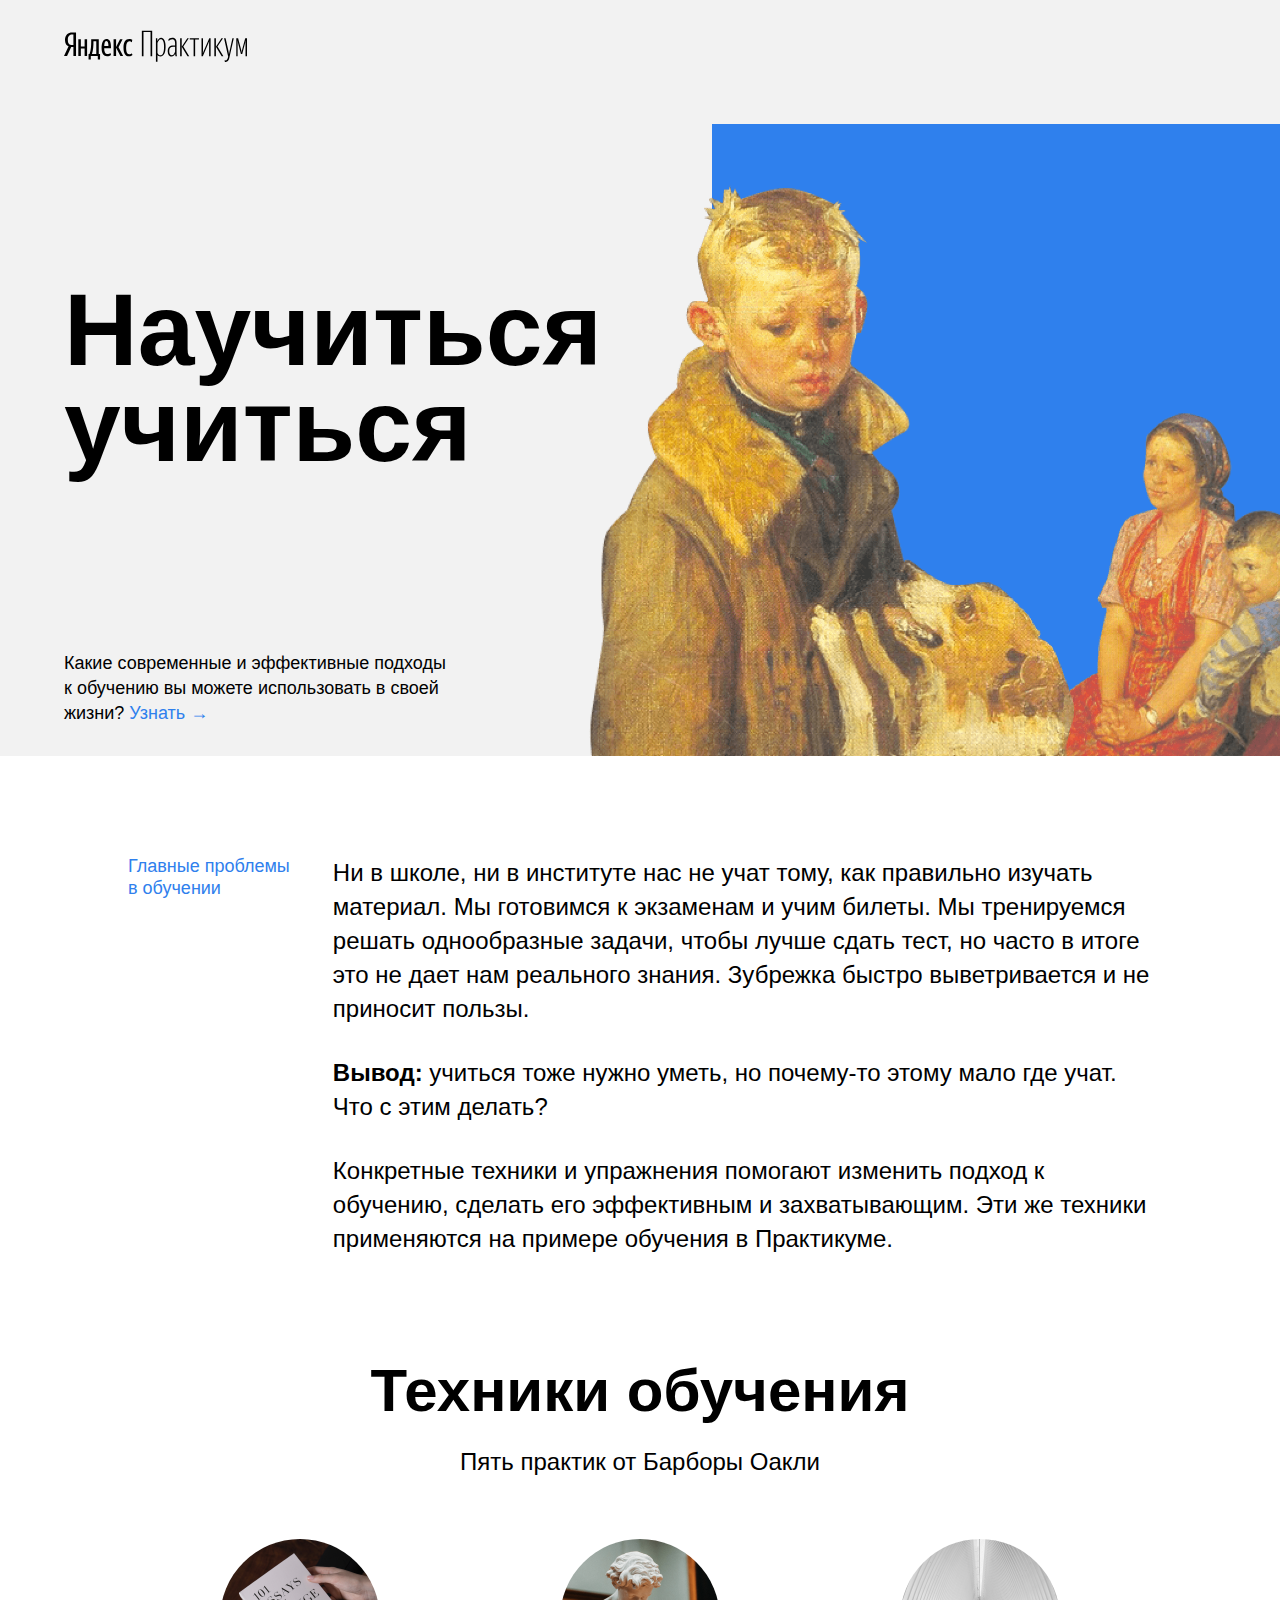
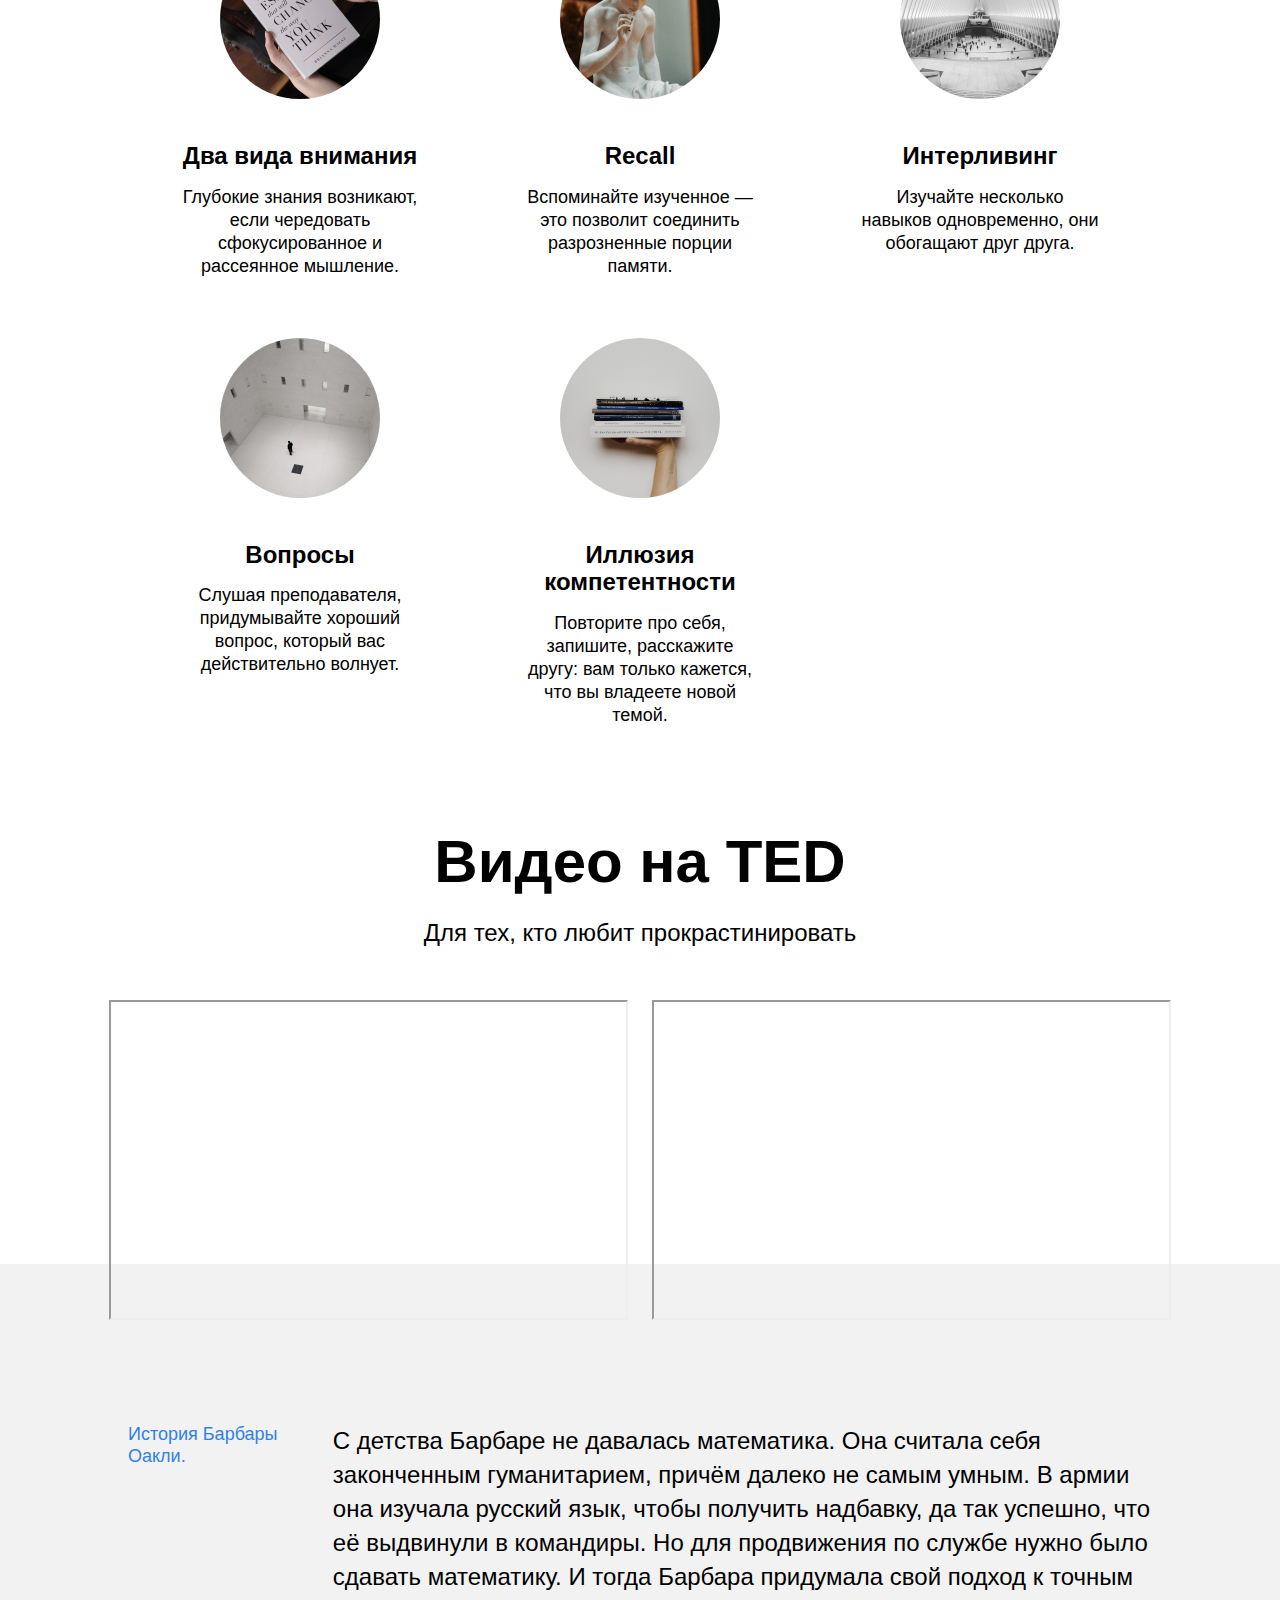
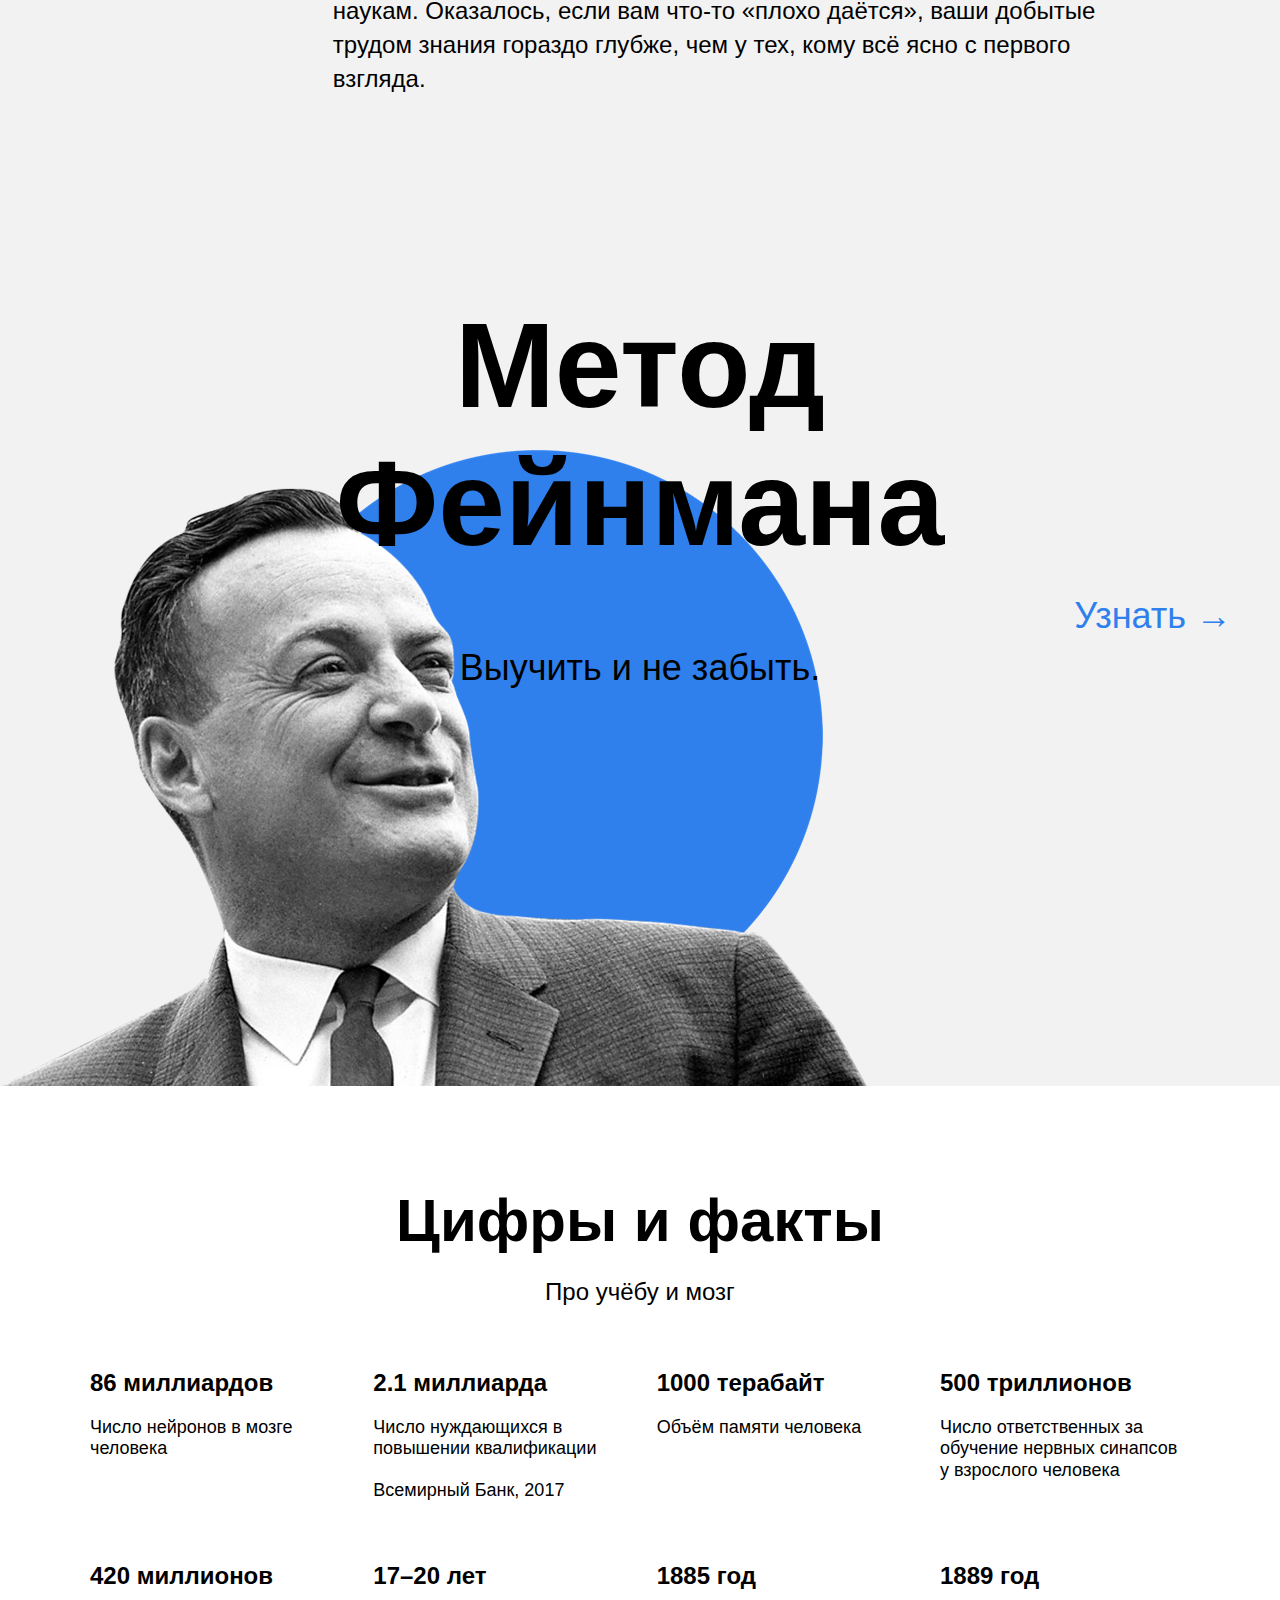
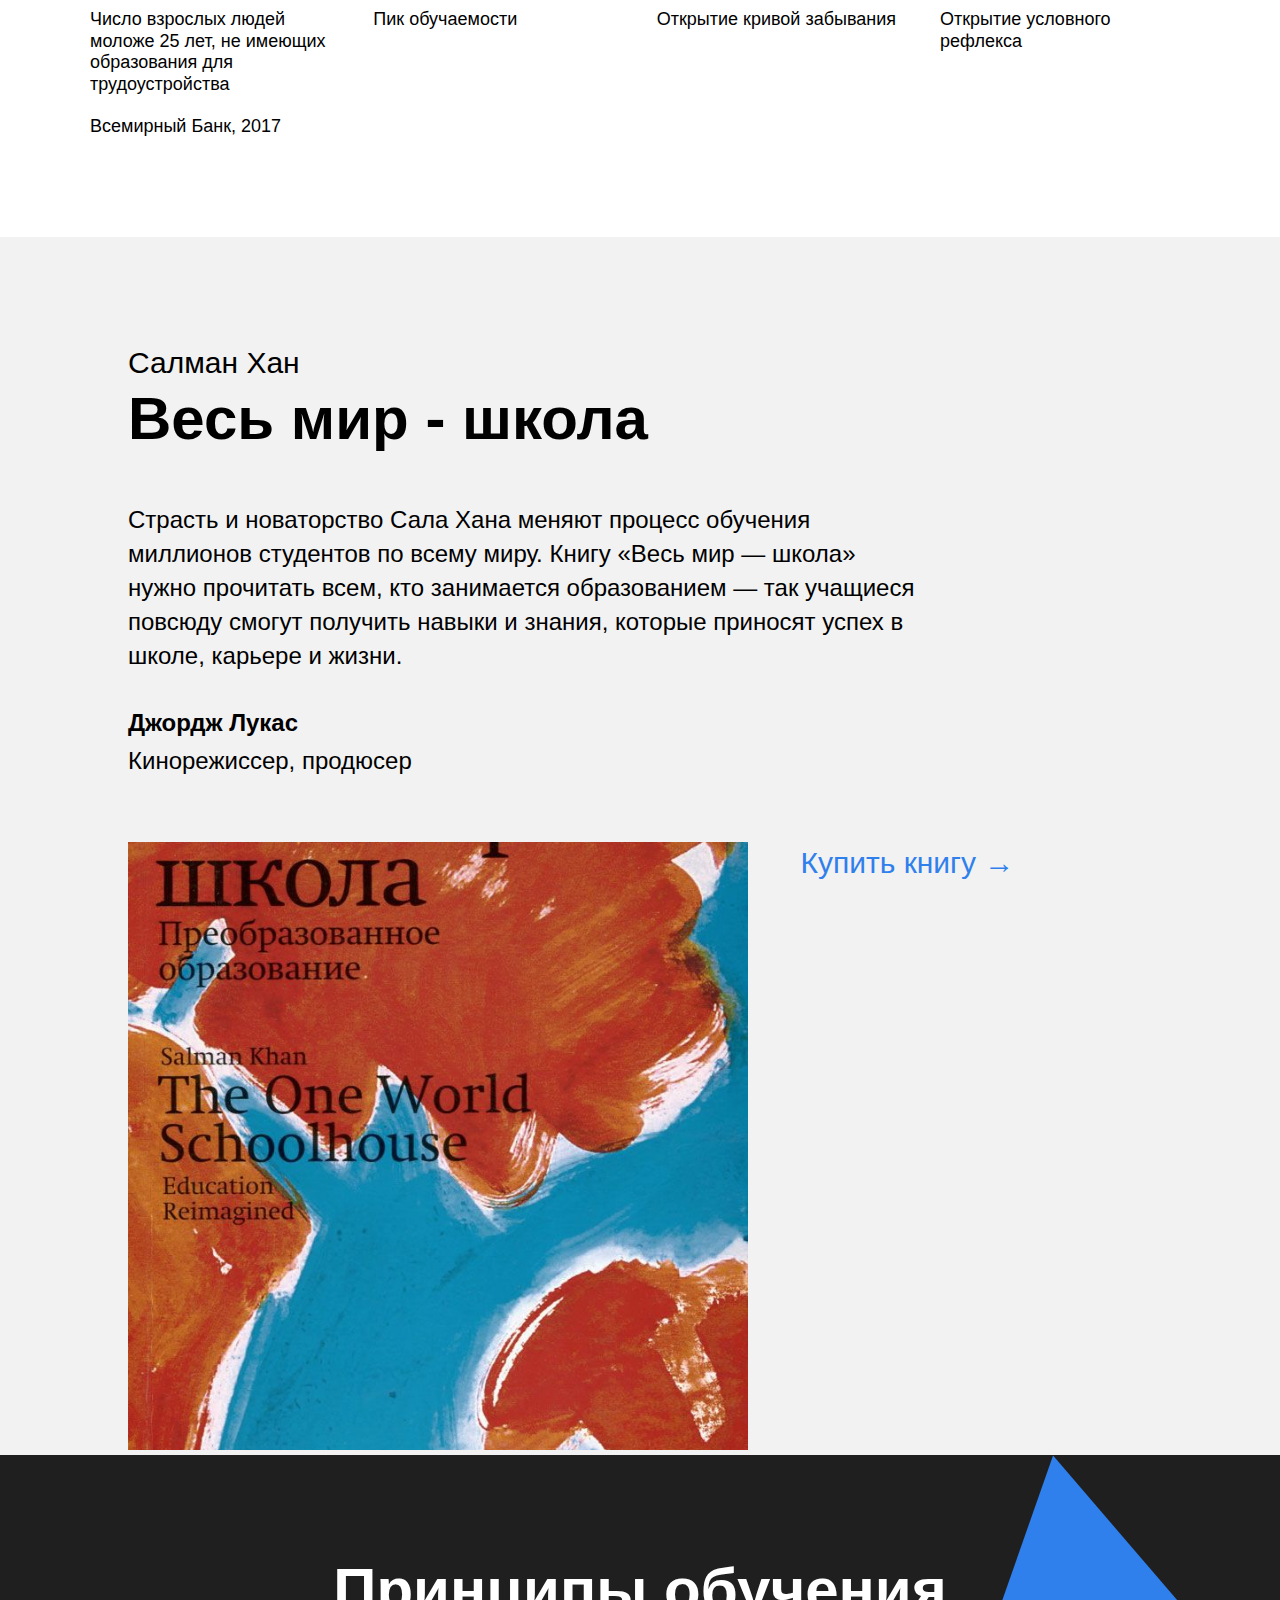
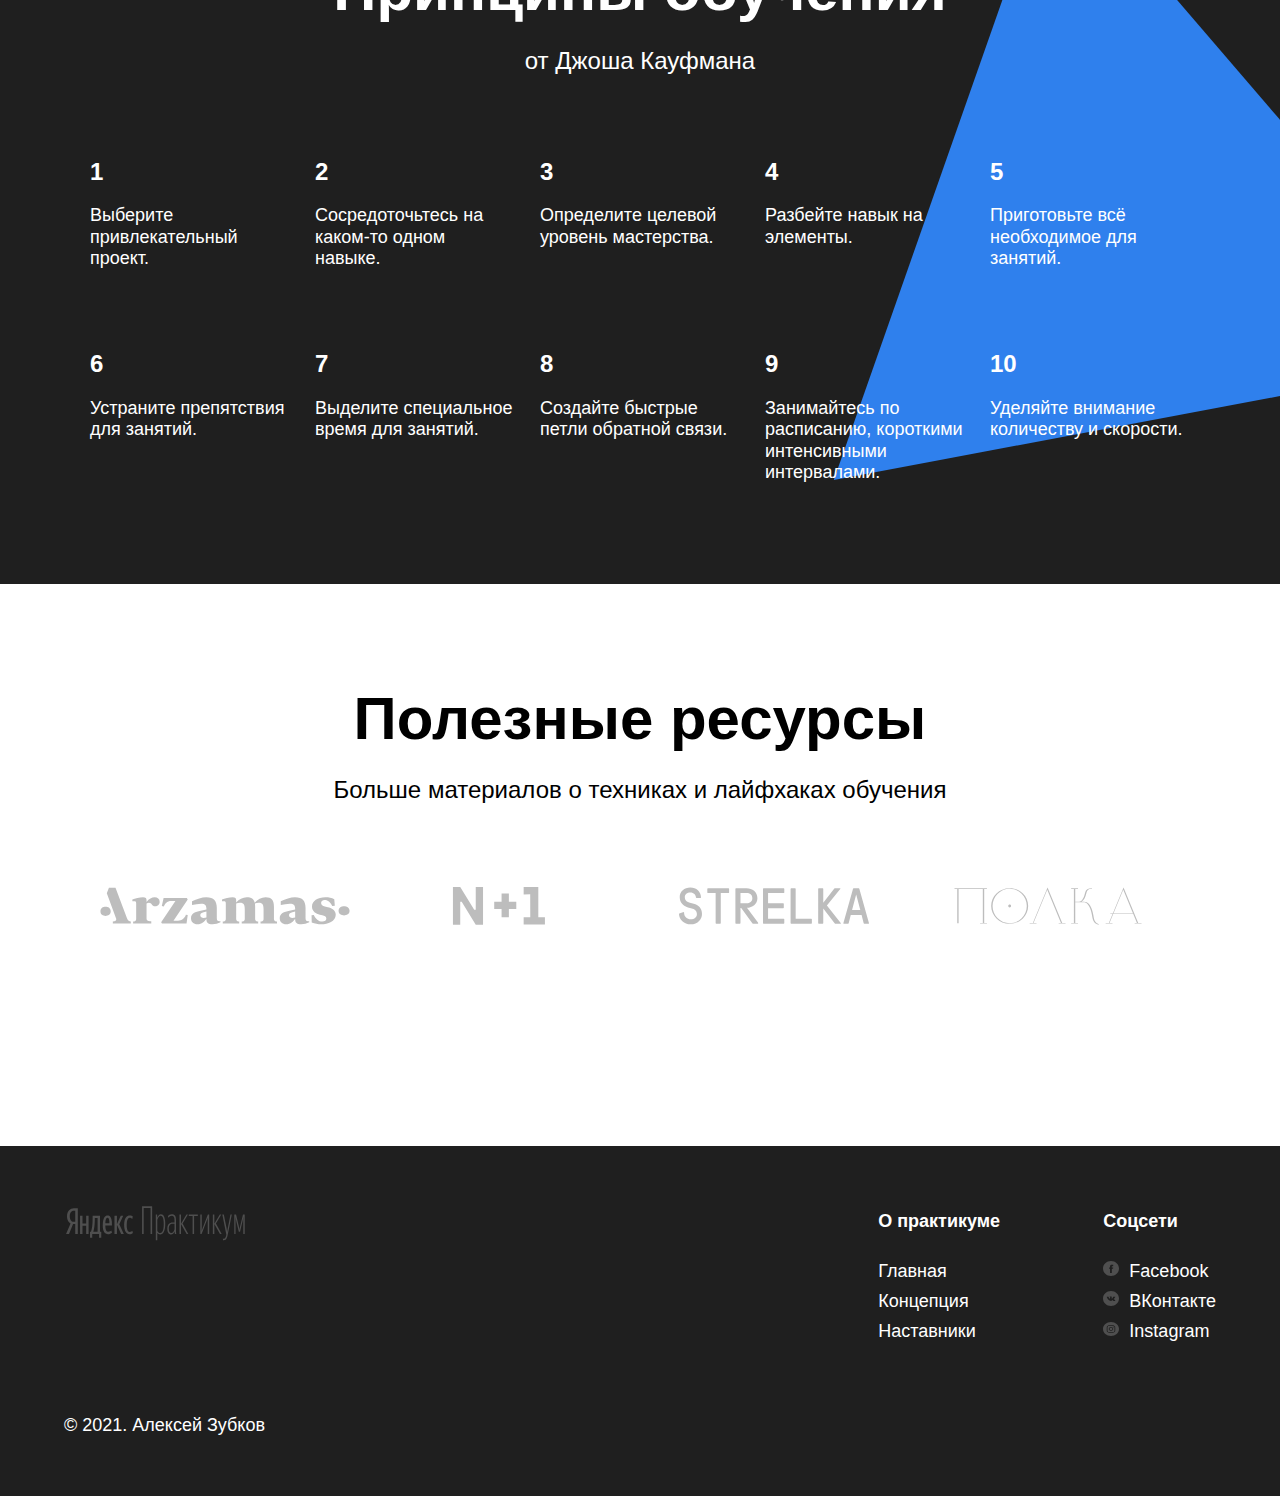
==== commit 23ed813e: "Проектная работа 2. добавлены новые блоки. переделана файловая структура по БЭМ" ====
--- a/index.html
+++ b/index.html
@@ -3,8 +3,7 @@
 <head>
   <meta charset="UTF-8">
   <meta name="viewport" content="width=device-width, initial-scale=1.0">
-  <link rel="stylesheet" href="./styles/normalize.css">
-  <link rel="stylesheet" href="./styles/style.css">
+  <link rel="stylesheet" href="./pages/index.css">
   <title>Научиться учиться</title>
 </head>
 <body>
@@ -13,11 +12,13 @@
       <img class="logo logo_place_header" src="images/logo_place_header.svg" alt="Логотип">
       <h1 class="header__title">Научиться учиться</h1>
       <p class="header__subtitle">
-        Какие современные и эффективные подходы к обучению вы можете использовать в своей жизни? <a href="#" class="header__link" target="_blank">Узнать &rarr;</a>
+        Какие современные и эффективные подходы к обучению вы можете использовать в своей жизни? 
+        <a href="#" class="header__link" target="_blank">Узнать &rarr;</a>
       </p>
       <div class="header__main-illustration"></div>
-      <div class="header__square-pic"></div>
+      <div class="rotation header__square-pic"></div>
     </header>
+
     <main class="content">
       <section class="description">
         <article class="two-columns">
@@ -40,6 +41,68 @@
           </div>
         </article>
       </section>
+
+      <section class="techniques">
+        <h2 class="section-title">Техники обучения</h2>
+        <p class="section-subtitle">Пять практик от Барборы Оакли</p>
+        <div class="cards">
+          <div class="cards__item">
+            <img class="cards__image" src="./images/cards-attention.png" alt="Книга">
+            <h3 class="cards__title">Два вида внимания</h3>
+            <p class="cards__description">Глубокие знания возникают, если чередовать сфокусированное и рассеянное мышление.</p>
+          </div>
+          <div class="cards__item">
+            <img class="cards__image" src="./images/cards-recall.png" alt="Скульптура">
+            <h3 class="cards__title">Recall</h3>
+            <p class="cards__description">Вспоминайте изученное — это позволит соединить разрозненные порции памяти.</p>
+          </div>
+          <div class="cards__item">
+            <img class="cards__image" src="./images/cards-interliving.png" alt="Мост">
+            <h3 class="cards__title">Интерливинг</h3>
+            <p class="cards__description">Изучайте несколько навыков одновременно, они обогащают друг друга.</p>
+          </div>
+          <div class="cards__item">
+            <img class="cards__image" src="./images/cards-question.png" alt="Большая комната">
+            <h3 class="cards__title">Вопросы</h3>
+            <p class="cards__description">Слушая преподавателя, придумывайте хороший вопрос, который вас действительно волнует.</p>
+          </div>
+          <div class="cards__item">
+            <img class="cards__image" src="./images/cards-competence.png" alt="Стопка книг">
+            <h3 class="cards__title">Иллюзия компетентности</h3>
+            <p class="cards__description">Повторите про себя, запишите, расскажите другу: вам только кажется, что вы владеете новой темой.</p>
+          </div>
+        </div>
+      </section>
+
+      <section class="video">
+        <div class="section-title">Видео нa TED</div>
+        <p class="section-subtitle">Для тех, кто любит прокрастинировать</p>
+        <div class="video__iframes">
+          <iframe class="video__iframe" src="https://www.youtube.com/embed/arj7oStGLkU" title="YouTube video player" allow="accelerometer; autoplay; clipboard-write; encrypted-media; gyroscope; picture-in-picture" allowfullscreen></iframe>
+          <iframe class="video__iframe" src="https://www.youtube.com/embed/5MgBikgcWnY" title="YouTube video player" allow="accelerometer; autoplay; clipboard-write; encrypted-media; gyroscope; picture-in-picture" allowfullscreen></iframe>
+        </div>
+      </section>
+
+      <section class="oakley">
+        <article class="two-columns">
+          <h2 class="two-columns__brief">История Барбары Оакли.</h2>
+          <div class="two-columns__main-text">
+            <p class="two-columns__paragraph">
+            С детства Барбаре не давалась математика. Она считала себя законченным гуманитарием, причём далеко не самым умным. 
+            В армии она изучала русский язык, чтобы получить надбавку, да так успешно, что её выдвинули в командиры. 
+            Но для продвижения по службе нужно было сдавать математику. И тогда Барбара придумала свой подход к точным наукам. 
+            Оказалось, если вам что-то «плохо даётся», ваши добытые трудом знания гораздо глубже, чем у тех, кому всё ясно с первого взгляда.
+            </p>
+          </div>
+        </article>
+      </section>
+
+      <section class="feynman">
+        <h2 class="feynman__title">Метод Фейнмана</h2>
+        <h3 class="feynman__subtitle">Выучить и не забыть.</h3>
+        <a href="#" class="feynman__link" target="_blank">Узнать &rarr;</a>
+      </section>
+
       <section class="digits">
         <h2 class="section-title">Цифры и факты</h2>
         <p class="section-subtitle">Про учёбу и мозг</p>
@@ -80,13 +143,28 @@
           </div>
         </div>
       </section>
-      <section class="feynman">
-        <h2 class="feynman__title">Метод Фейнмана</h2>
-        <h3 class="feynman__subtitle">Выучить и не забыть.</h3>
-        <a href="#" class="feynman__link" target="_blank">Узнать &rarr;</a>
-      </section>
+
+      <section class="khan">
+        <div class="khan__container">
+          <p class="khan__author">Салман Хан</p>
+          <h2 class="khan__title">Весь мир - школа</h2>
+          <p class="khan__quote">
+          Страсть и новаторство Сала Хана меняют процесс обучения миллионов студентов по всему миру. 
+          Книгу «Весь мир — школа» нужно прочитать всем, 
+          кто занимается образованием — так учащиеся повсюду смогут получить навыки и знания, 
+          которые приносят успех в школе, карьере и жизни.
+          </p>
+          <p class="khan__quote-author">Джордж Лукас</p>
+          <p class="khan__quote-author-subline">Кинорежиссер, продюсер</p>
+          <div class="khan__book-container">
+            <img class="khan__book-pic" src="./images/khan-book.jpg" alt="Изображение книги">
+            <a href="#" class="khan__buy-link">Купить книгу &rarr;</a>
+          </div>
+        </div>
+      </section>
+
       <section class="kaufman">
-        <div class="kaufman__triangle"></div>
+        <div class="rotation kaufman__triangle"></div>
         <h2 class="section-title section-title_theme_dark">Принципы обучения</h2>
         <p class="section-subtitle section-subtitle_theme_dark">от Джоша Кауфмана</p>
         <div class="table table_theme_dark">
@@ -132,13 +210,28 @@
           </div>
         </div>
       </section>
+      
+      <section class="resources">
+        <h2 class="section-title">Полезные ресурсы</h2>
+        <p class="section-subtitle">Больше материалов о техниках и лайфхаках обучения</p>
+        <div class="resources__loge-zone">
+          <img src="./images/logo/resources-arzamas.svg" alt="Арзамас" class="resources__logo">
+          <img src="./images/logo/resources-n1.svg" alt="Н+1" class="resources__logo">
+          <img src="./images/logo/resources-strelka.svg" alt="Стрелка" class="resources__logo">
+          <img src="./images/logo/resources-polka.svg" alt="Полка" class="resources__logo">
+        </div>
+      </section>
     </main>
+
     <footer class="footer">
+
       <div class="footer__columns">
+
         <div class="footer__columns footer__column_content_copyright">
           <img class="logo logo_place_footer" src="./images/logo_place_footer.svg" alt="Логотип">
           <p class="footer__author">&copy; 2021. Алексей Зубков</p>
         </div>
+
         <nav class="footer footer__column_content_info">
           <h2 class="footer__column-heading">О практикуме</h2>
           <ul class="footer__column-links">
@@ -147,6 +240,7 @@
             <li><a href="#" class="footer__column-link">Наставники</a></li>
           </ul>
         </nav>
+
         <div class="footer footer__column_content_social">
           <h2 class="footer__column-heading">Соцсети</h2>
           <ul class="footer__column-links">
@@ -155,8 +249,11 @@
             <li><a href="#" class="footer__column-link" target="_blank"><img class="footer__social-icon" src="./images/instagram_color_white.svg" alt="Инстаграм">Instagram</a></li>
           </ul>
         </div>
+
       </div>
+
     </footer>
+
   </div>
 </body>
 </html>--- a/pages/index.css
+++ b/pages/index.css
@@ -0,0 +1,89 @@
+@import url(../vendor/normalize.css);
+
+@import url(../blocks/page/page.css);
+
+@import url(../blocks/rotation/rotation.css);
+
+@import url(../blocks/cards/cards.css);
+@import url(../blocks/cards/__description/cards__description.css);
+@import url(../blocks/cards/__image/cards__image.css);
+@import url(../blocks/cards/__item/cards__item.css);
+@import url(../blocks/cards/__title/cards__title.css);
+
+@import url(../blocks/content/content.css);
+@import url(../blocks/description/description.css);
+@import url(../blocks/digits/digits.css);
+
+@import url(../blocks/feynman/feynman.css);
+@import url(../blocks/feynman/__link/feynman__link.css);
+@import url(../blocks/feynman/__subtitle/feynman__subtitle.css);
+@import url(../blocks/feynman/__title/feynman__title.css);
+
+@import url(../blocks/footer/footer.css);
+@import url(../blocks/footer/__columns/footer__columns.css);
+@import url(../blocks/footer/__column/_content/footer__column_content_copyright.css);
+@import url(../blocks/footer/__author/footer__author.css);
+@import url(../blocks/footer/__column/_content/footer__column_content_info.css);
+@import url(../blocks/footer/__column-heading/footer__column-heading.css);
+@import url(../blocks/footer/__column-links/footer__column-links.css);
+@import url(../blocks/footer/__column/_content/footer__column_content_social.css);
+@import url(../blocks/footer/__social-icon/footer__social-icon.css);
+@import url(../blocks/footer/__column-link/footer__column-link.css);
+
+@import url(../blocks/header/header.css);
+@import url(../blocks/header/__link/header__link.css);
+@import url(../blocks/header/__main-illustration/header__main-illustration.css);
+@import url(../blocks/header/__square-pic/header__square-pic.css);
+@import url(../blocks/header/__subtitle/header__subtitle.css);
+@import url(../blocks/header/__title/header__title.css);
+
+@import url(../blocks/kaufman/kaufman.css);
+@import url(../blocks/kaufman/__triangle/kaufman__triangle.css);
+
+@import url(../blocks/khan/khan.css);
+@import url(../blocks/khan/__author/khan__author.css);
+@import url(../blocks/khan/__book-container/khan__book-container.css);
+@import url(../blocks/khan/__book-pic/khan__book-pic.css);
+@import url(../blocks/khan/__buy-link/khan__buy-link.css);
+@import url(../blocks/khan/__container/khan__container.css);
+@import url(../blocks/khan/__quote/khan__quote.css);
+@import url(../blocks/khan/__quote-author/khan__quote-author.css);
+@import url(../blocks/khan/__quote-author-subtitle/khan__quote-author-subtitle.css);
+@import url(../blocks/khan/__title/khan__title.css);
+
+@import url(../blocks/logo/logo.css);
+@import url(../blocks/logo/_place/logo_place_footer.css);
+@import url(../blocks/logo/_place/logo_place_header.css);
+
+@import url(../blocks/oakley/oakley.css);
+
+@import url(../blocks/resources/resources.css);
+@import url(../blocks/resources/__loge-zone/resources__loge-zone.css);
+@import url(../blocks/resources/__logo/resources__logo.css);
+
+@import url(../blocks/section-subtitle/section-subtitle.css);
+@import url(../blocks/section-subtitle/_theme/section-subtitle_theme_dark.css);
+
+@import url(../blocks/section-title/section-title.css);
+@import url(../blocks/section-title/_theme/section-title_theme_dark.css);
+
+@import url(../blocks/table/table.css);
+@import url(../blocks/table/__cell/table__cell.css);
+@import url(../blocks/table/__cell/_theme/table__cell_theme_dark.css);
+@import url(../blocks/table/__heading/table__heading.css);
+@import url(../blocks/table/__heading/_theme/table__heading_theme_dark.css);
+@import url(../blocks/table/__text/table__text.css);
+
+@import url(../blocks/table/_theme/table_theme_dark.css);
+
+@import url(../blocks/techniques/techniques.css);
+
+@import url(../blocks/two-columns/two-columns.css);
+@import url(../blocks/two-columns/__brief/two-columns__brief.css);
+@import url(../blocks/two-columns/__main-text/two-columns__main-text.css);
+@import url(../blocks/two-columns/__paragraph/two-columns__paragraph.css);
+@import url(../blocks/two-columns/__span-accent/two-columns__span-accent.css);
+
+@import url(../blocks/video/video.css);
+@import url(../blocks/video/__iframe/video__iframe.css);
+@import url(../blocks/video/__iframes/video__iframes.css);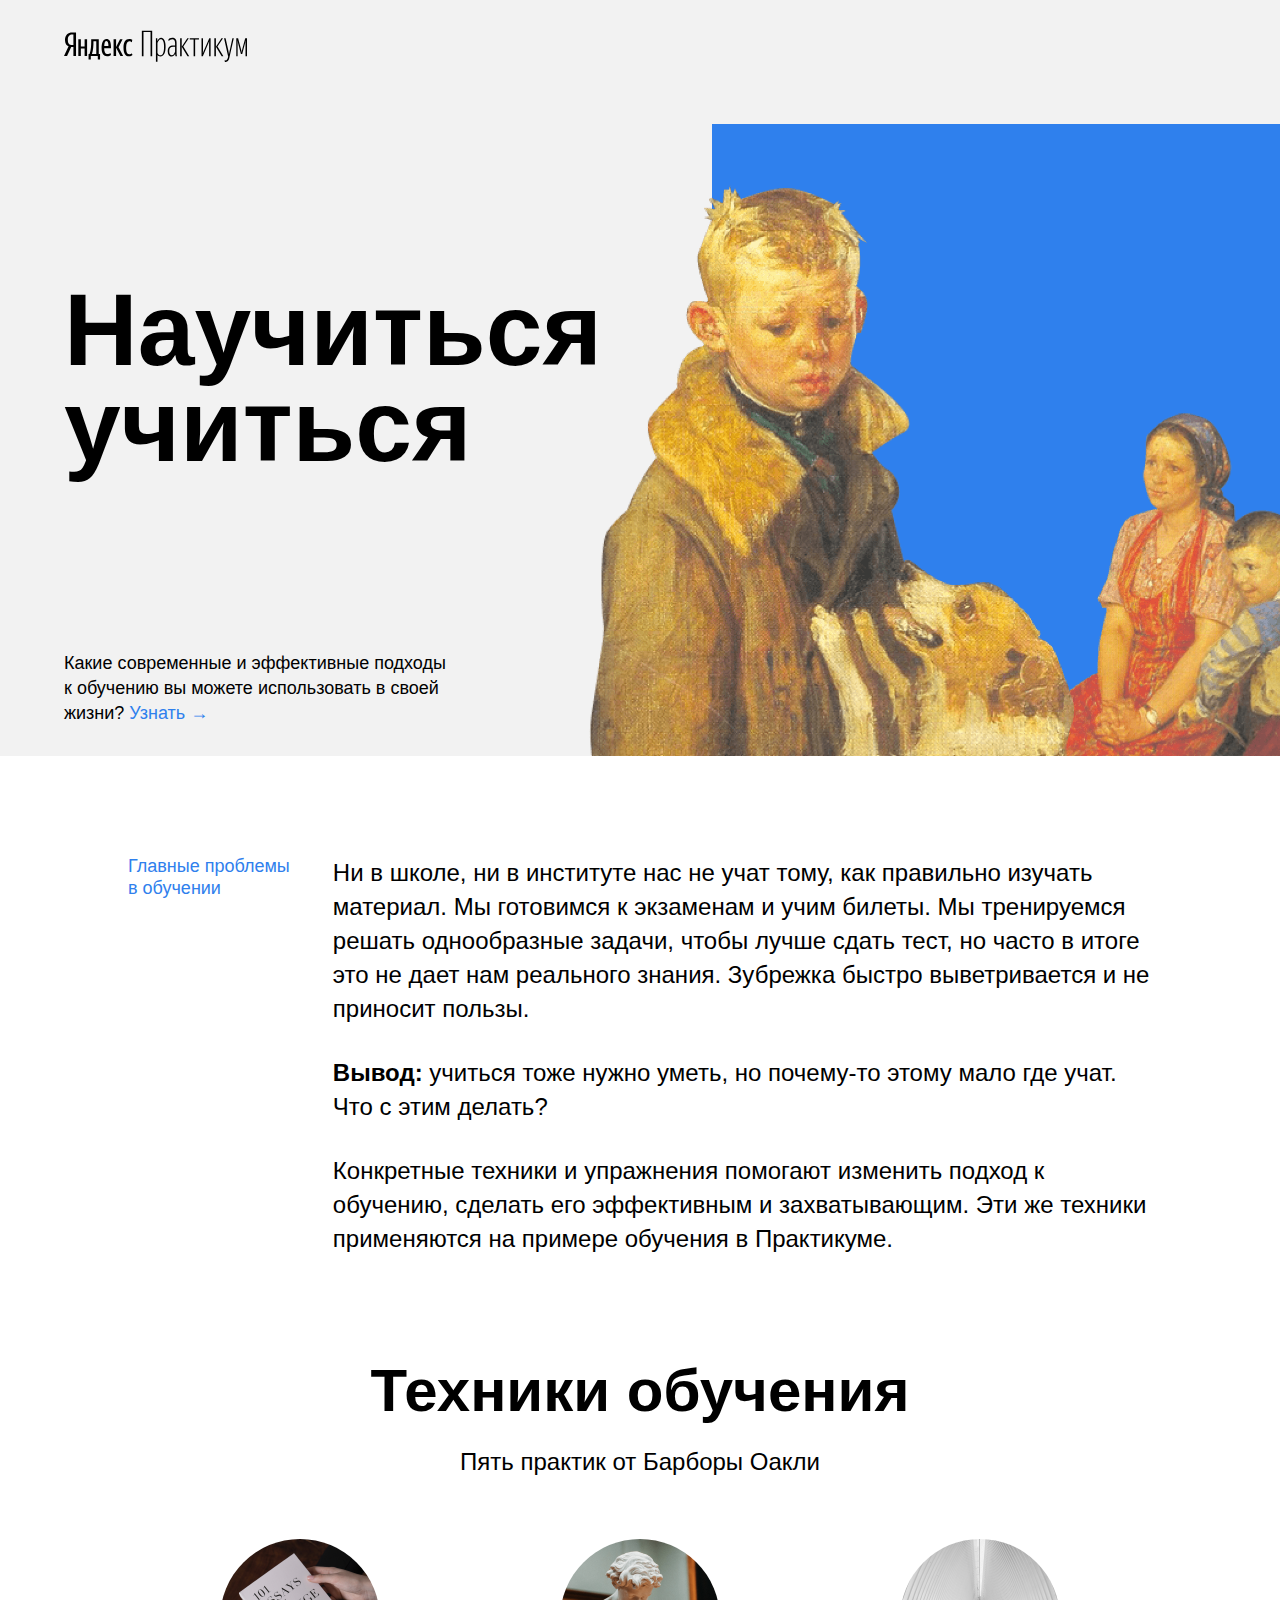
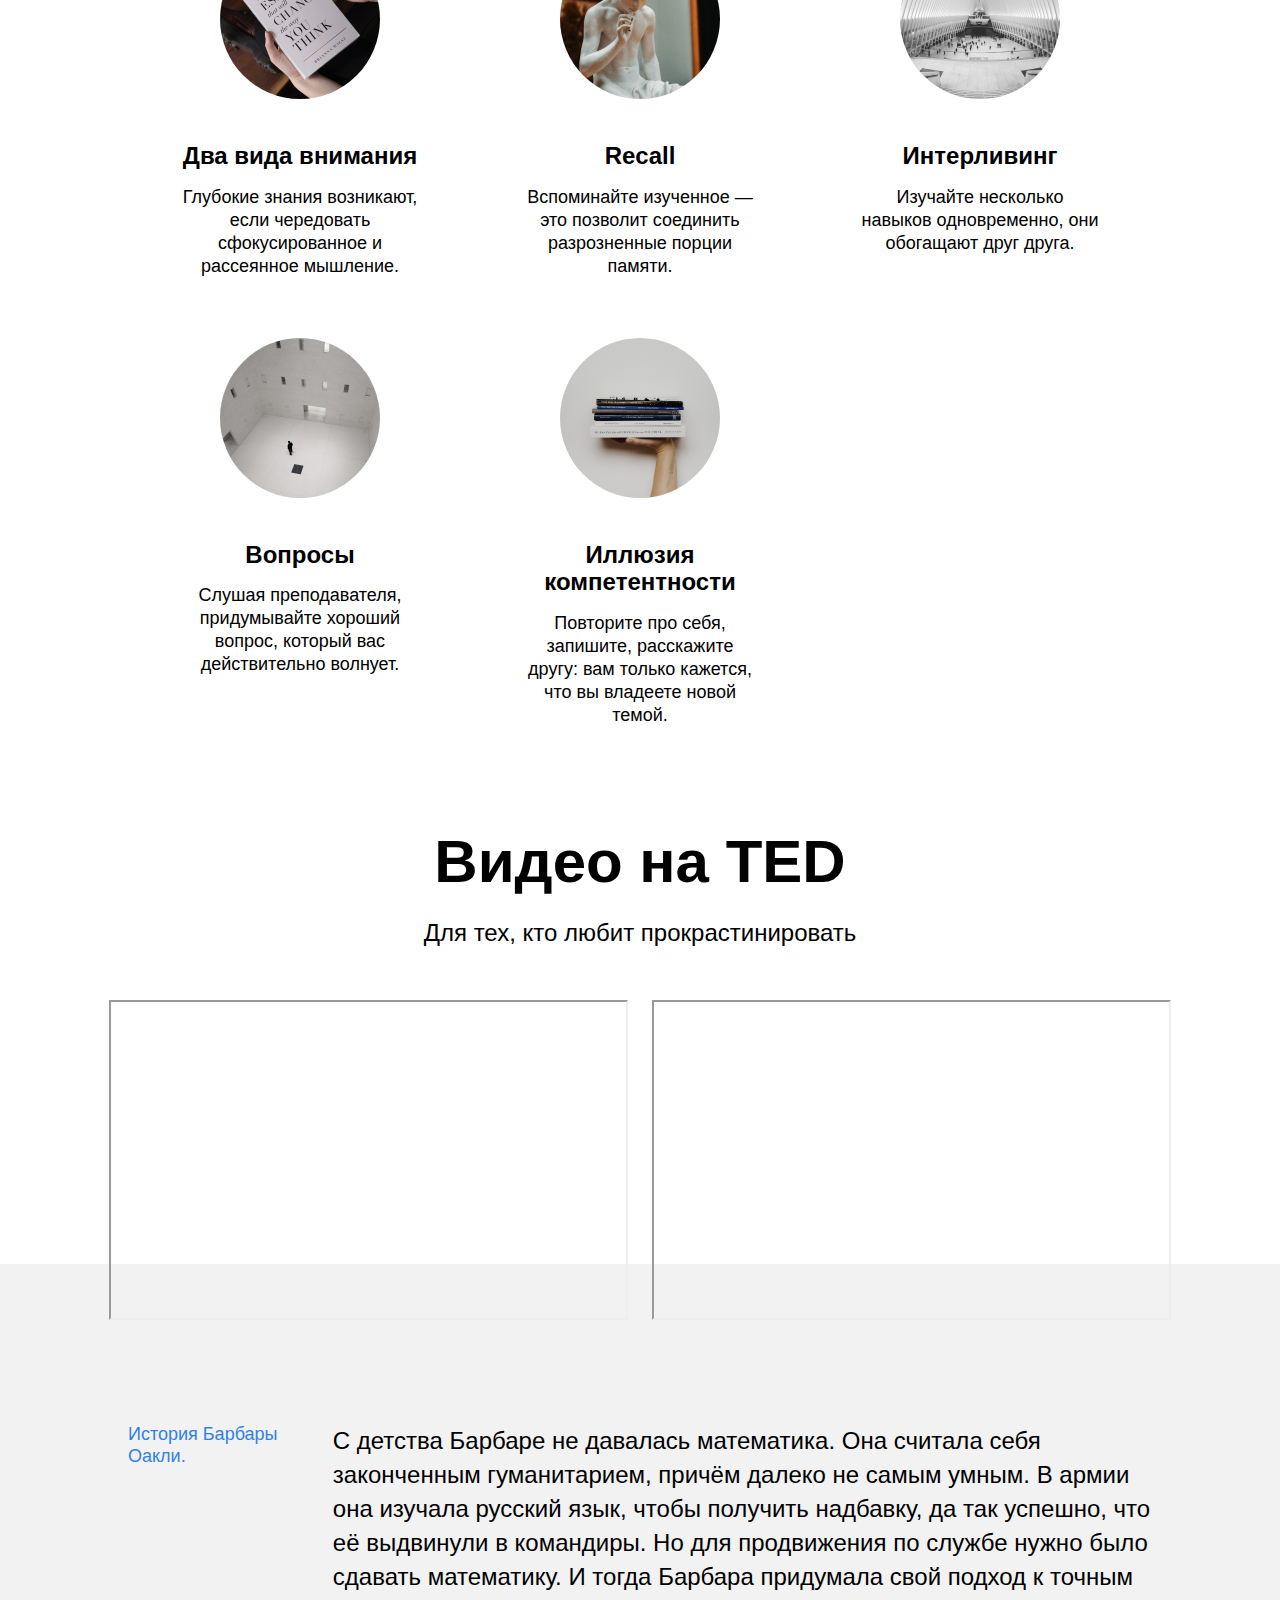
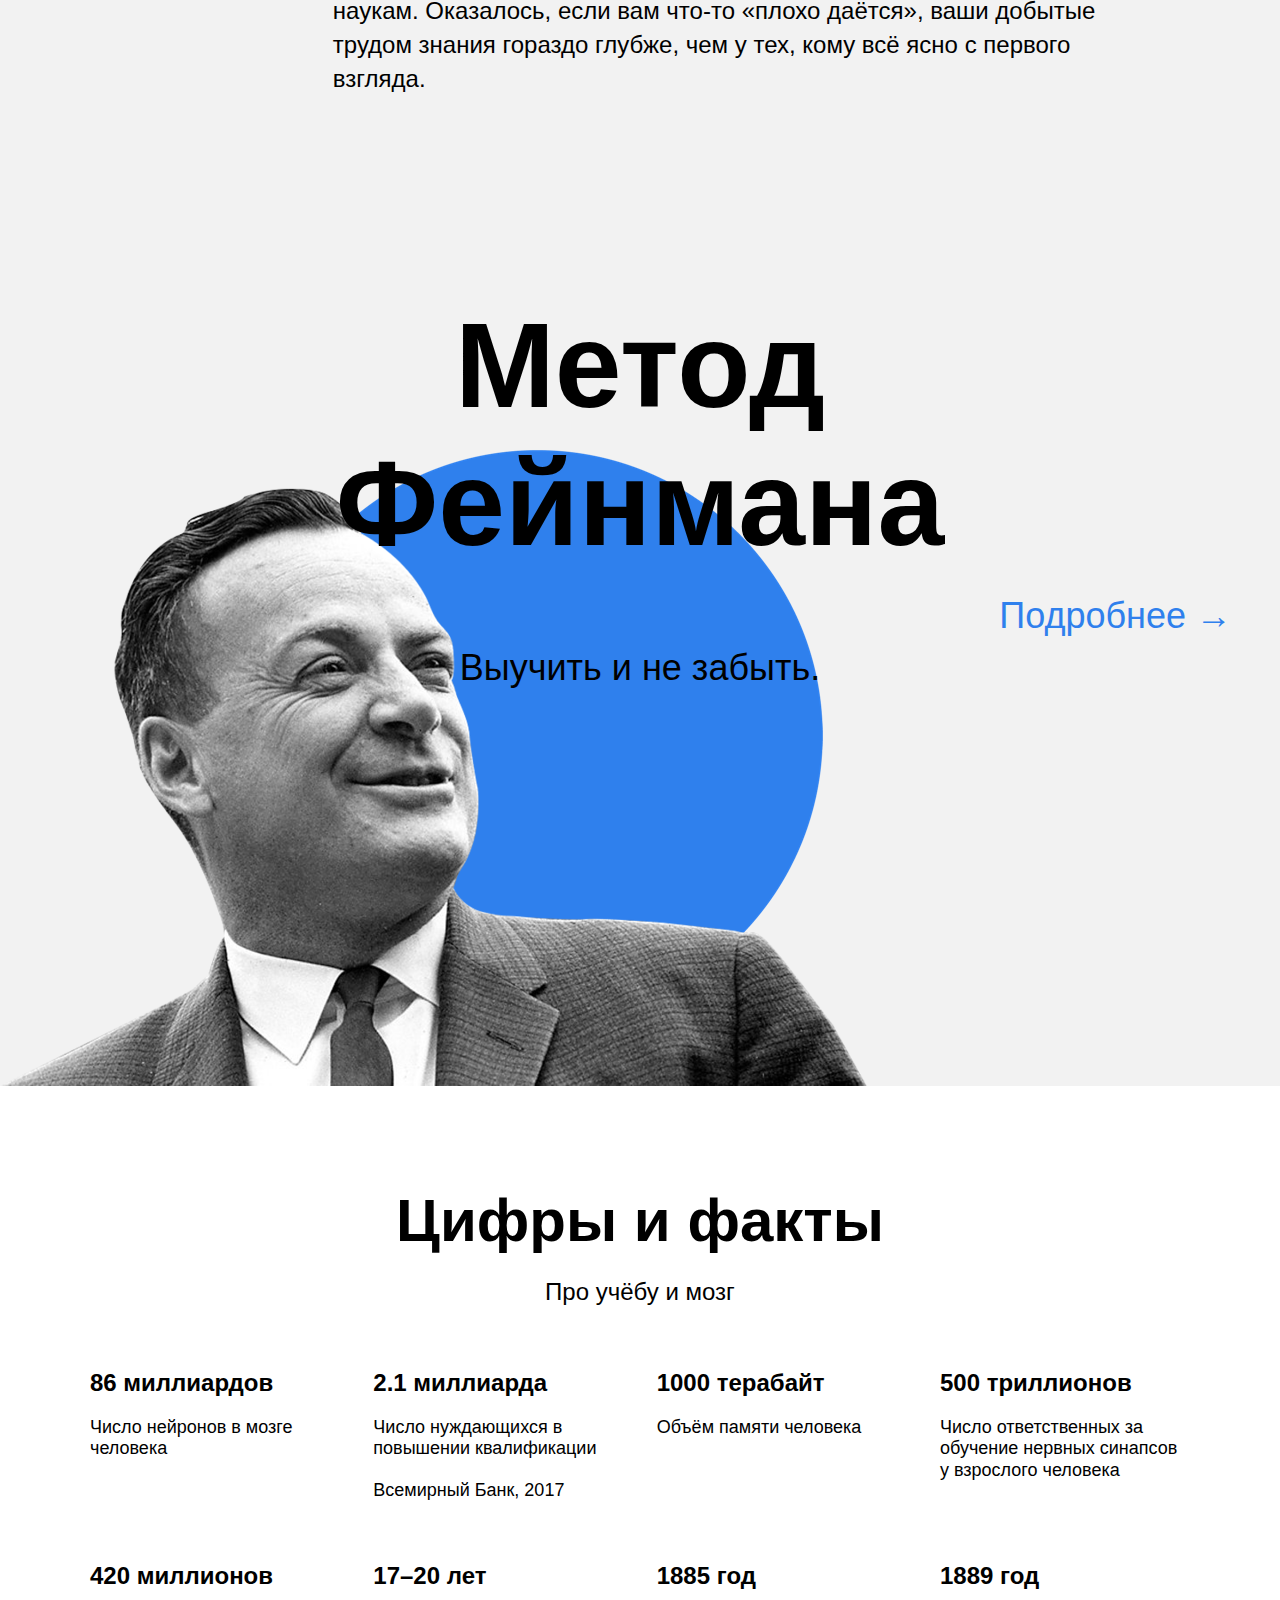
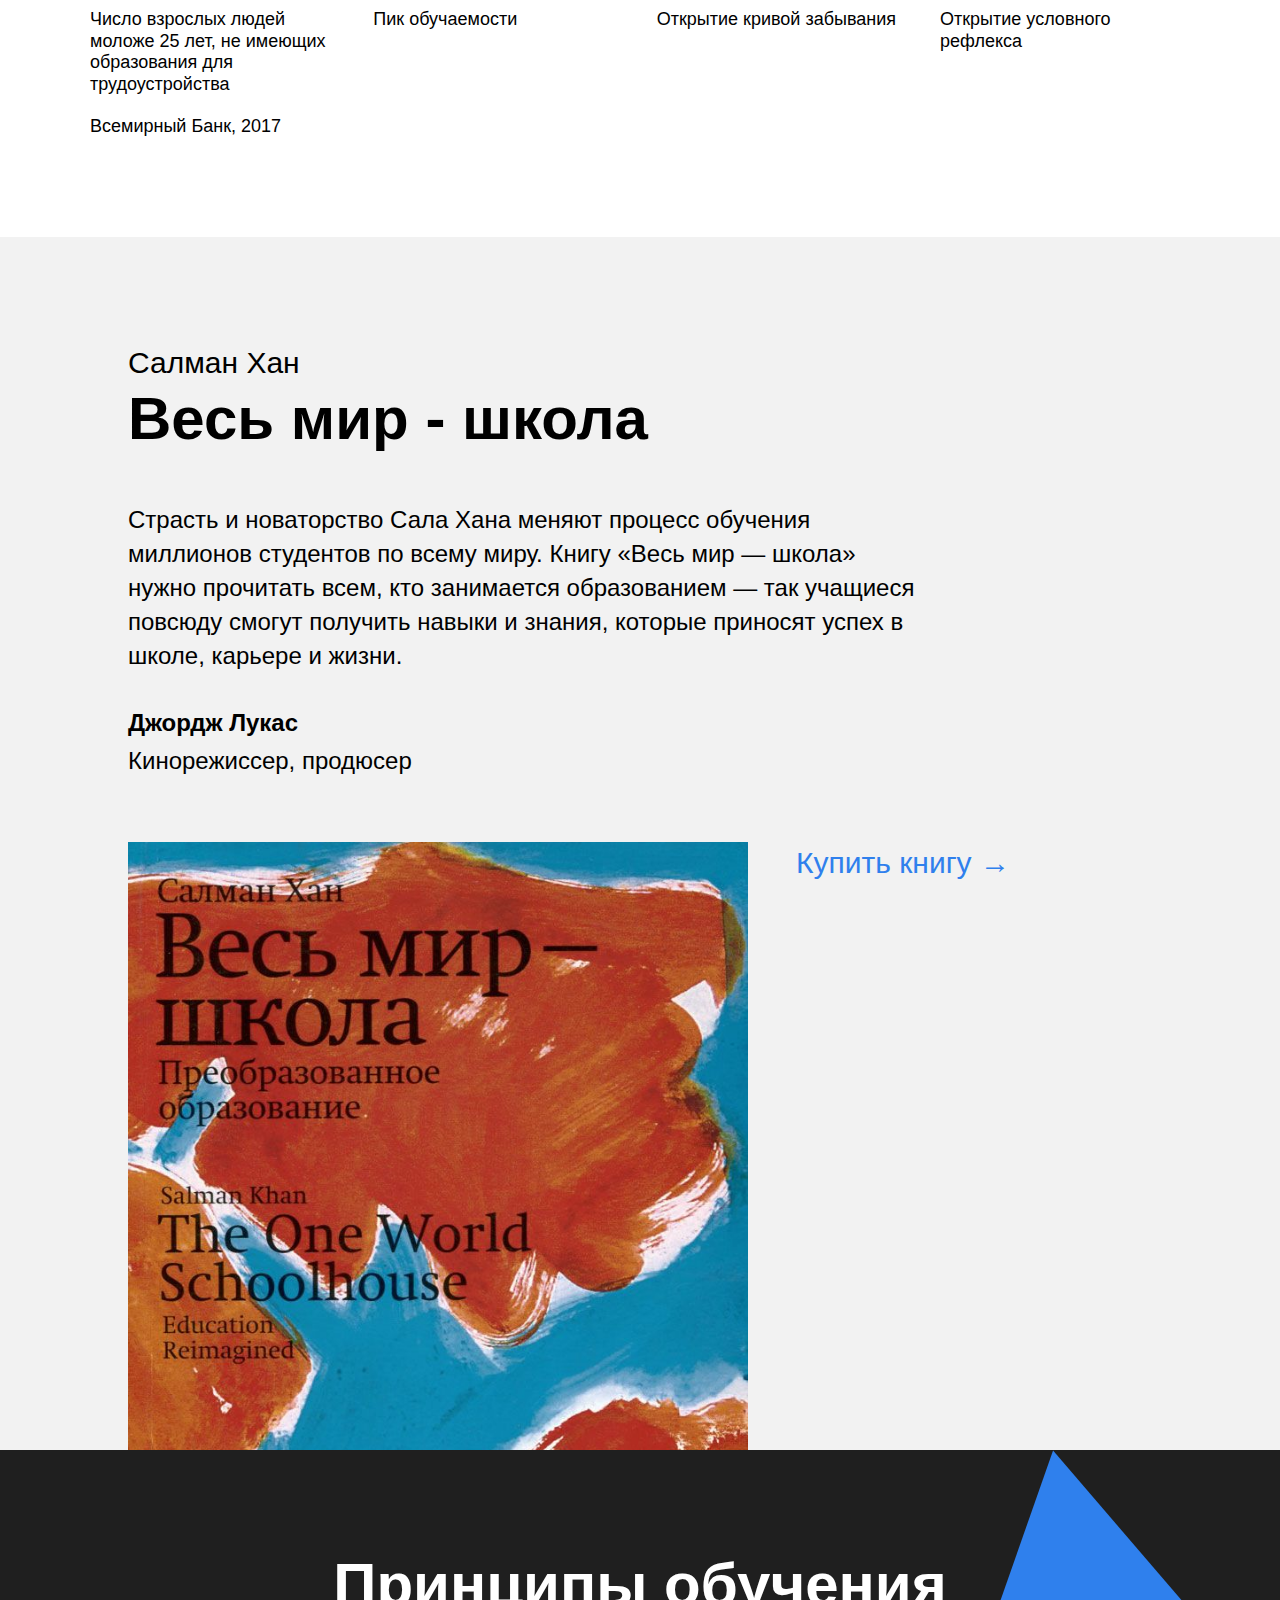
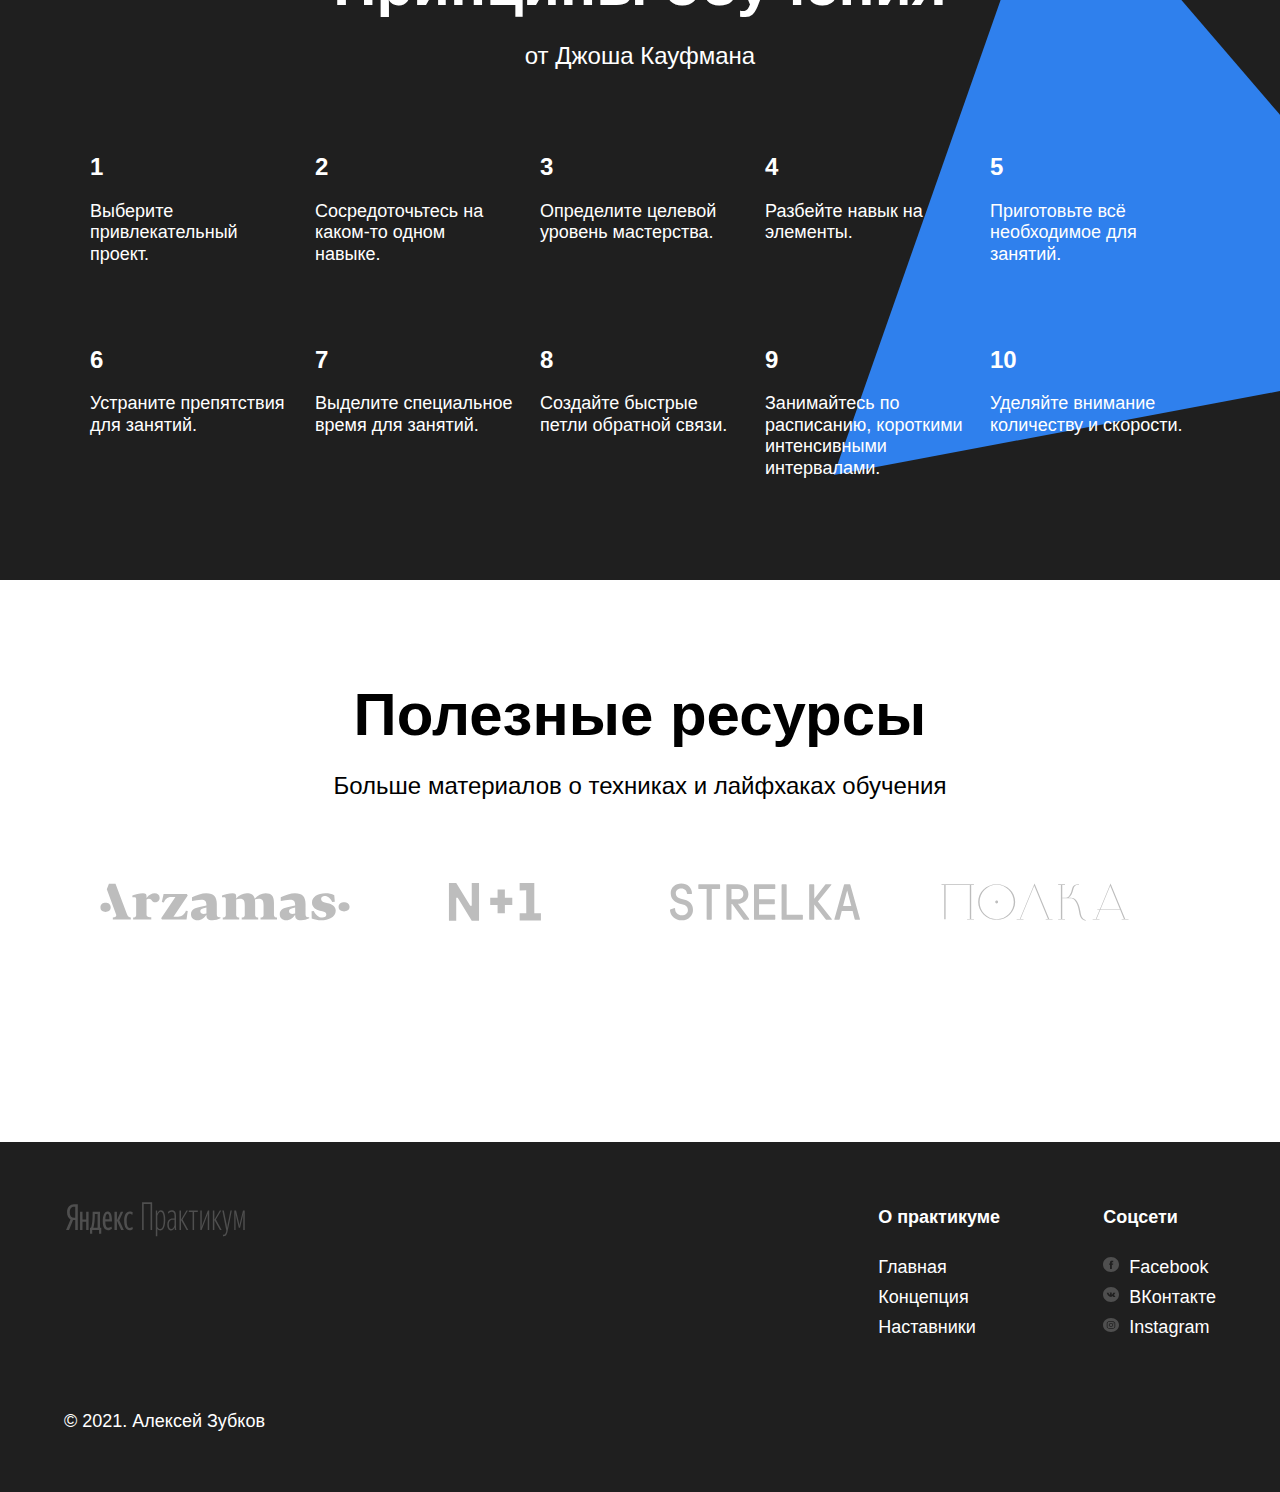
==== commit e3505c80: "Проектная работа 2. исправлены ошибки. доработка по семантики." ====
--- a/index.html
+++ b/index.html
@@ -45,37 +45,37 @@
       <section class="techniques">
         <h2 class="section-title">Техники обучения</h2>
         <p class="section-subtitle">Пять практик от Барборы Оакли</p>
-        <div class="cards">
-          <div class="cards__item">
+        <ul class="cards">
+          <li class="cards__item">
             <img class="cards__image" src="./images/cards-attention.png" alt="Книга">
             <h3 class="cards__title">Два вида внимания</h3>
             <p class="cards__description">Глубокие знания возникают, если чередовать сфокусированное и рассеянное мышление.</p>
-          </div>
-          <div class="cards__item">
+          </li>
+          <li class="cards__item">
             <img class="cards__image" src="./images/cards-recall.png" alt="Скульптура">
             <h3 class="cards__title">Recall</h3>
             <p class="cards__description">Вспоминайте изученное — это позволит соединить разрозненные порции памяти.</p>
-          </div>
-          <div class="cards__item">
+          </li>
+          <li class="cards__item">
             <img class="cards__image" src="./images/cards-interliving.png" alt="Мост">
             <h3 class="cards__title">Интерливинг</h3>
             <p class="cards__description">Изучайте несколько навыков одновременно, они обогащают друг друга.</p>
-          </div>
-          <div class="cards__item">
+          </li>
+          <li class="cards__item">
             <img class="cards__image" src="./images/cards-question.png" alt="Большая комната">
             <h3 class="cards__title">Вопросы</h3>
             <p class="cards__description">Слушая преподавателя, придумывайте хороший вопрос, который вас действительно волнует.</p>
-          </div>
-          <div class="cards__item">
+          </li>
+          <li class="cards__item">
             <img class="cards__image" src="./images/cards-competence.png" alt="Стопка книг">
             <h3 class="cards__title">Иллюзия компетентности</h3>
             <p class="cards__description">Повторите про себя, запишите, расскажите другу: вам только кажется, что вы владеете новой темой.</p>
-          </div>
-        </div>
+          </li>
+        </ul>
       </section>
 
       <section class="video">
-        <div class="section-title">Видео нa TED</div>
+        <h2 class="section-title">Видео нa TED</h2>
         <p class="section-subtitle">Для тех, кто любит прокрастинировать</p>
         <div class="video__iframes">
           <iframe class="video__iframe" src="https://www.youtube.com/embed/arj7oStGLkU" title="YouTube video player" allow="accelerometer; autoplay; clipboard-write; encrypted-media; gyroscope; picture-in-picture" allowfullscreen></iframe>
@@ -99,61 +99,61 @@
 
       <section class="feynman">
         <h2 class="feynman__title">Метод Фейнмана</h2>
-        <h3 class="feynman__subtitle">Выучить и не забыть.</h3>
-        <a href="#" class="feynman__link" target="_blank">Узнать &rarr;</a>
+        <p class="feynman__subtitle">Выучить и не забыть.</p>
+        <a href="#" class="feynman__link" target="_blank">Подробнее &rarr;</a>
       </section>
 
       <section class="digits">
         <h2 class="section-title">Цифры и факты</h2>
         <p class="section-subtitle">Про учёбу и мозг</p>
-        <div class="table">
-          <div class="table__cell">
+        <ul class="table">
+          <li class="table__cell">
             <h3 class="table__heading">86 миллиардов</h3>
             <p class="table__text">Число нейронов в мозге человека</p>
-          </div>
-          <div class="table__cell">
+          </li>
+          <li class="table__cell">
             <h3 class="table__heading">2.1 миллиарда</h3>
             <p class="table__text">Число нуждающихся в повышении квалификации</p>
             <p class="table__text">Всемирный Банк, 2017</p>
-          </div>
-          <div class="table__cell">
+          </li>
+          <li class="table__cell">
             <h3 class="table__heading">1000 терабайт</h3>
             <p class="table__text">Объём памяти человека</p>
-          </div>
-          <div class="table__cell">
+          </li>
+          <li class="table__cell">
             <h3 class="table__heading">500 триллионов</h3>
             <p class="table__text">Число ответственных за обучение нервных синапсов у взрослого человека</p>
-          </div>
-          <div class="table__cell">
+          </li>
+          <li class="table__cell">
             <h3 class="table__heading">420 миллионов</h3>
             <p class="table__text">Число взрослых людей моложе 25 лет, не имеющих образования для трудоустройства</p>
             <p class="table__text">Всемирный Банк, 2017</p>
-          </div>
-          <div class="table__cell">
+          </li>
+          <li class="table__cell">
             <h3 class="table__heading">17–20 лет</h3>
             <p class="table__text">Пик обучаемости</p>
-          </div>
-          <div class="table__cell">
+          </li>
+          <li class="table__cell">
             <h3 class="table__heading">1885 год</h3>
             <p class="table__text">Открытие кривой забывания</p>
-          </div>
-          <div class="table__cell">
+          </li>
+          <li class="table__cell">
             <h3 class="table__heading">1889 год</h3>
             <p class="table__text">Открытие условного рефлекса</p>
-          </div>
-        </div>
+          </li>
+        </ul>
       </section>
 
       <section class="khan">
         <div class="khan__container">
           <p class="khan__author">Салман Хан</p>
           <h2 class="khan__title">Весь мир - школа</h2>
-          <p class="khan__quote">
+          <blockquote class="khan__quote">
           Страсть и новаторство Сала Хана меняют процесс обучения миллионов студентов по всему миру. 
           Книгу «Весь мир — школа» нужно прочитать всем, 
           кто занимается образованием — так учащиеся повсюду смогут получить навыки и знания, 
           которые приносят успех в школе, карьере и жизни.
-          </p>
+          </blockquote>
           <p class="khan__quote-author">Джордж Лукас</p>
           <p class="khan__quote-author-subline">Кинорежиссер, продюсер</p>
           <div class="khan__book-container">
@@ -167,59 +167,59 @@
         <div class="rotation kaufman__triangle"></div>
         <h2 class="section-title section-title_theme_dark">Принципы обучения</h2>
         <p class="section-subtitle section-subtitle_theme_dark">от Джоша Кауфмана</p>
-        <div class="table table_theme_dark">
-          <div class="table__cell table__cell_theme_dark">
+        <ul class="table table_theme_dark">
+          <li class="table__cell table__cell_theme_dark">
             <h3 class="table__heading table__heading_theme_dark">1</h3>
-            <p class="table__text table__heading_text_dark">Выберите привлекательный проект.</p>
-          </div>
-          <div class="table__cell table__cell_theme_dark">
+            <p class="table__text table__text_theme_dark">Выберите привлекательный проект.</p>
+          </li>
+          <li class="table__cell table__cell_theme_dark">
             <h3 class="table__heading table__heading_theme_dark">2</h3>
-            <p class="table__text table__heading_text_dark">Сосредоточьтесь на каком-то одном навыке.</p>
-          </div>
-          <div class="table__cell table__cell_theme_dark">
+            <p class="table__text table__text_theme_dark">Сосредоточьтесь на каком-то одном навыке.</p>
+          </li>
+          <li class="table__cell table__cell_theme_dark">
             <h3 class="table__heading table__heading_theme_dark">3</h3>
-            <p class="table__text table__heading_text_dark">Определите целевой уровень мастерства.</p>
-          </div>
-          <div class="table__cell table__cell_theme_dark">
+            <p class="table__text table__text_theme_dark">Определите целевой уровень мастерства.</p>
+          </li>
+          <li class="table__cell table__cell_theme_dark">
             <h3 class="table__heading table__heading_theme_dark">4</h3>
-            <p class="table__text table__heading_text_dark">Разбейте навык на элементы.</p>
-          </div>
-          <div class="table__cell table__cell_theme_dark">
+            <p class="table__text table__text_theme_dark">Разбейте навык на элементы.</p>
+          </li>
+          <li class="table__cell table__cell_theme_dark">
             <h3 class="table__heading table__heading_theme_dark">5</h3>
-            <p class="table__text table__heading_text_dark">Приготовьте всё необходимое для занятий.</p>
-          </div>
-          <div class="table__cell table__cell_theme_dark">
+            <p class="table__text table__text_theme_dark">Приготовьте всё необходимое для занятий.</p>
+          </li>
+          <li class="table__cell table__cell_theme_dark">
             <h3 class="table__heading table__heading_theme_dark">6</h3>
-            <p class="table__text table__heading_text_dark">Устраните препятствия для занятий.</p>
-          </div>
-          <div class="table__cell table__cell_theme_dark">
+            <p class="table__text table__text_theme_dark">Устраните препятствия для занятий.</p>
+          </li>
+          <li class="table__cell table__cell_theme_dark">
             <h3 class="table__heading table__heading_theme_dark">7</h3>
-            <p class="table__text table__heading_text_dark">Выделите специальное время для занятий.</p>
-          </div>
-          <div class="table__cell table__cell_theme_dark">
+            <p class="table__text table__text_theme_dark">Выделите специальное время для занятий.</p>
+          </li>
+          <li class="table__cell table__cell_theme_dark">
             <h3 class="table__heading table__heading_theme_dark">8</h3>
-            <p class="table__text table__heading_text_dark">Создайте быстрые петли обратной связи.</p>
-          </div>
-          <div class="table__cell table__cell_theme_dark">
+            <p class="table__text table__text_theme_dark">Создайте быстрые петли обратной связи.</p>
+          </li>
+          <li class="table__cell table__cell_theme_dark">
             <h3 class="table__heading table__heading_theme_dark">9</h3>
-            <p class="table__text table__heading_text_dark">Занимайтесь по расписанию, короткими интенсивными интервалами.</p>
-          </div>
-          <div class="table__cell table__cell_theme_dark">
+            <p class="table__text table__text_theme_dark">Занимайтесь по расписанию, короткими интенсивными интервалами.</p>
+          </li>
+          <li class="table__cell table__cell_theme_dark">
             <h3 class="table__heading table__heading_theme_dark">10</h3>
-            <p class="table__text table__heading_text_dark">Уделяйте внимание количеству и скорости.</p>
-          </div>
-        </div>
+            <p class="table__text table__text_theme_dark">Уделяйте внимание количеству и скорости.</p>
+          </li>
+        </ul>
       </section>
       
       <section class="resources">
         <h2 class="section-title">Полезные ресурсы</h2>
         <p class="section-subtitle">Больше материалов о техниках и лайфхаках обучения</p>
-        <div class="resources__loge-zone">
-          <img src="./images/logo/resources-arzamas.svg" alt="Арзамас" class="resources__logo">
-          <img src="./images/logo/resources-n1.svg" alt="Н+1" class="resources__logo">
-          <img src="./images/logo/resources-strelka.svg" alt="Стрелка" class="resources__logo">
-          <img src="./images/logo/resources-polka.svg" alt="Полка" class="resources__logo">
-        </div>
+        <ul class="resources__loge-zone">
+          <li><a href="#"><img src="./images/logo/resources-arzamas.svg" alt="Арзамас" class="resources__logo"></a></li>
+          <li><a href="#"><img src="./images/logo/resources-n1.svg" alt="Н+1" class="resources__logo"></a></li>
+          <li><a href="#"><img src="./images/logo/resources-strelka.svg" alt="Стрелка" class="resources__logo"></a></li>
+          <li><a href="#"><img src="./images/logo/resources-polka.svg" alt="Полка" class="resources__logo"></a></li>
+        </ul>
       </section>
     </main>
 
@@ -227,12 +227,12 @@
 
       <div class="footer__columns">
 
-        <div class="footer__columns footer__column_content_copyright">
+        <div class="footer__column footer__column_content_copyright">
           <img class="logo logo_place_footer" src="./images/logo_place_footer.svg" alt="Логотип">
           <p class="footer__author">&copy; 2021. Алексей Зубков</p>
         </div>
 
-        <nav class="footer footer__column_content_info">
+        <nav class="footer__column footer__column_content_info">
           <h2 class="footer__column-heading">О практикуме</h2>
           <ul class="footer__column-links">
             <li><a href="#" class="footer__column-link">Главная</a></li>
@@ -241,7 +241,7 @@
           </ul>
         </nav>
 
-        <div class="footer footer__column_content_social">
+        <div class="footer__column footer__column_content_social">
           <h2 class="footer__column-heading">Соцсети</h2>
           <ul class="footer__column-links">
             <li><a href="#" class="footer__column-link" target="_blank"><img class="footer__social-icon" src="./images/facebook_color_white.svg" alt="Фейсбук">Facebook</a></li>
--- a/pages/index.css
+++ b/pages/index.css
@@ -73,7 +73,7 @@
 @import url(../blocks/table/__heading/table__heading.css);
 @import url(../blocks/table/__heading/_theme/table__heading_theme_dark.css);
 @import url(../blocks/table/__text/table__text.css);
-
+@import url(../blocks/table/__text/_theme/table__heading_text_dark.css);
 @import url(../blocks/table/_theme/table_theme_dark.css);
 
 @import url(../blocks/techniques/techniques.css);
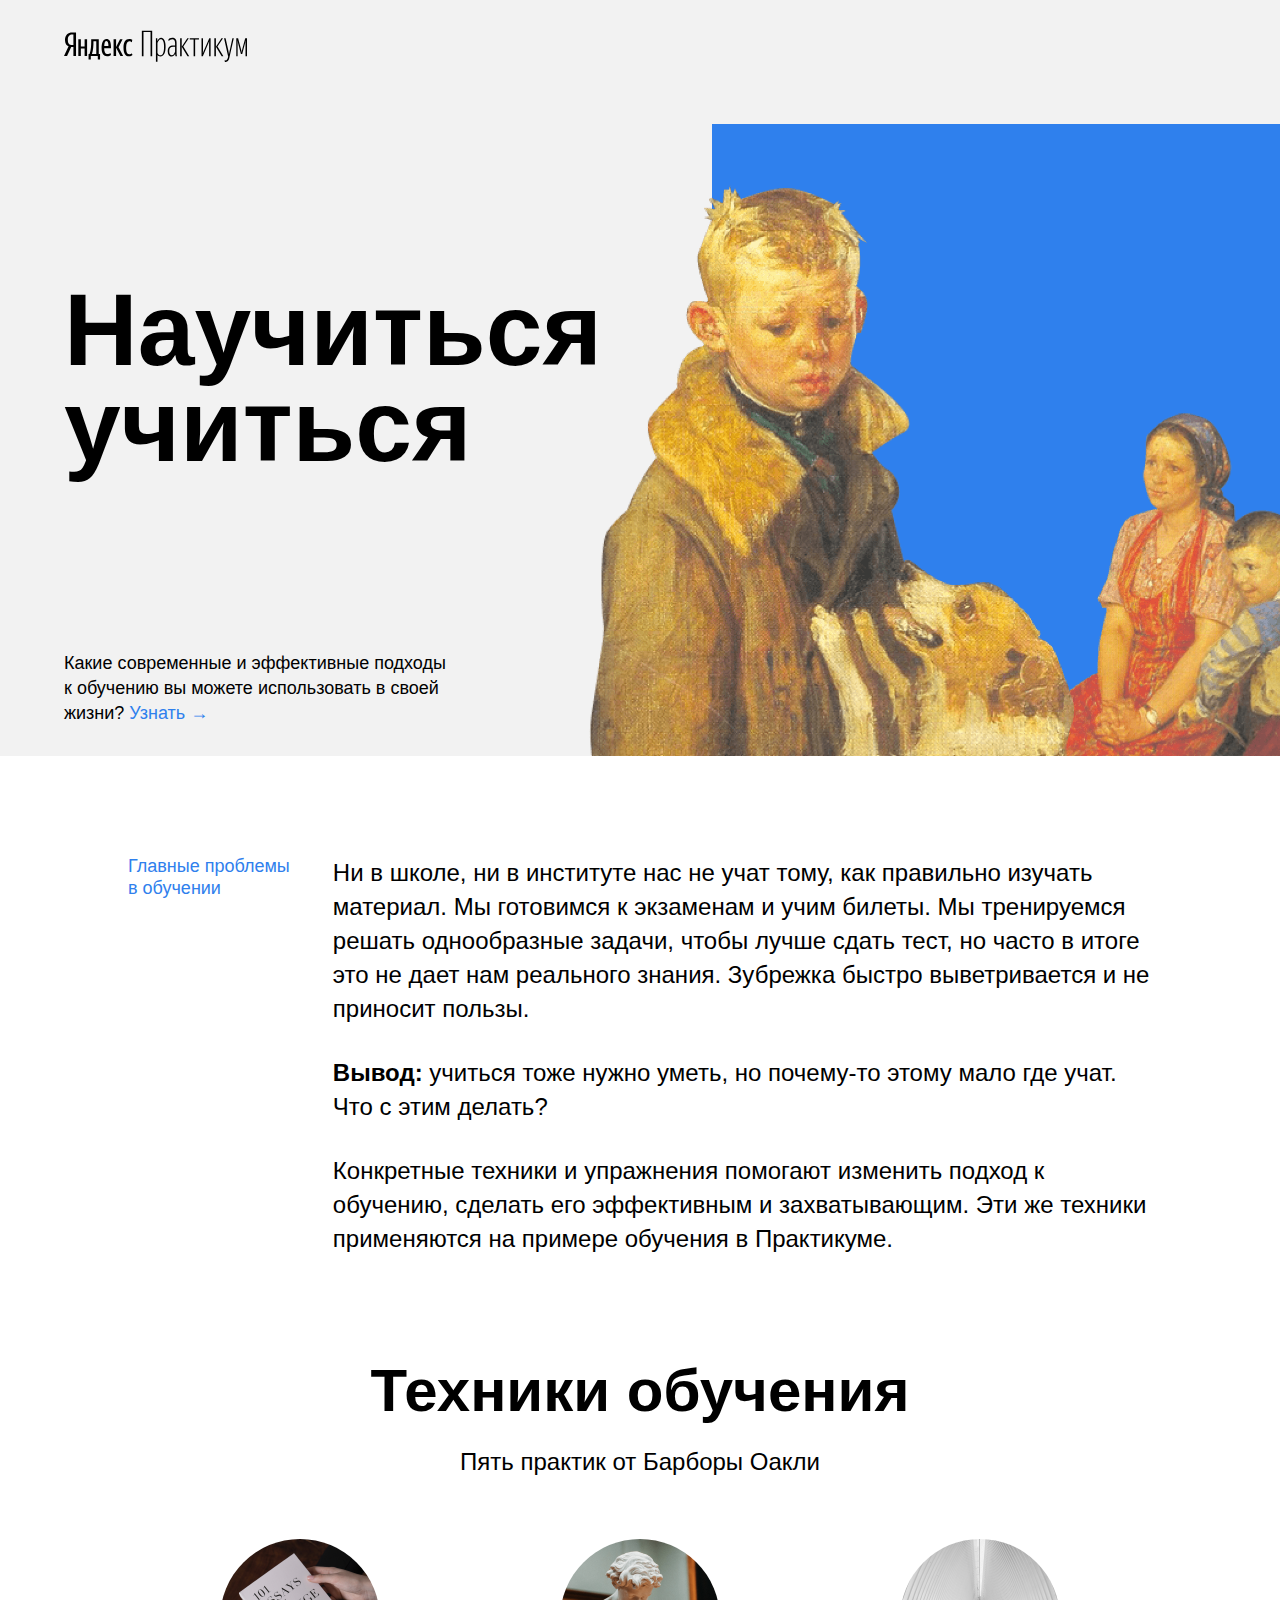
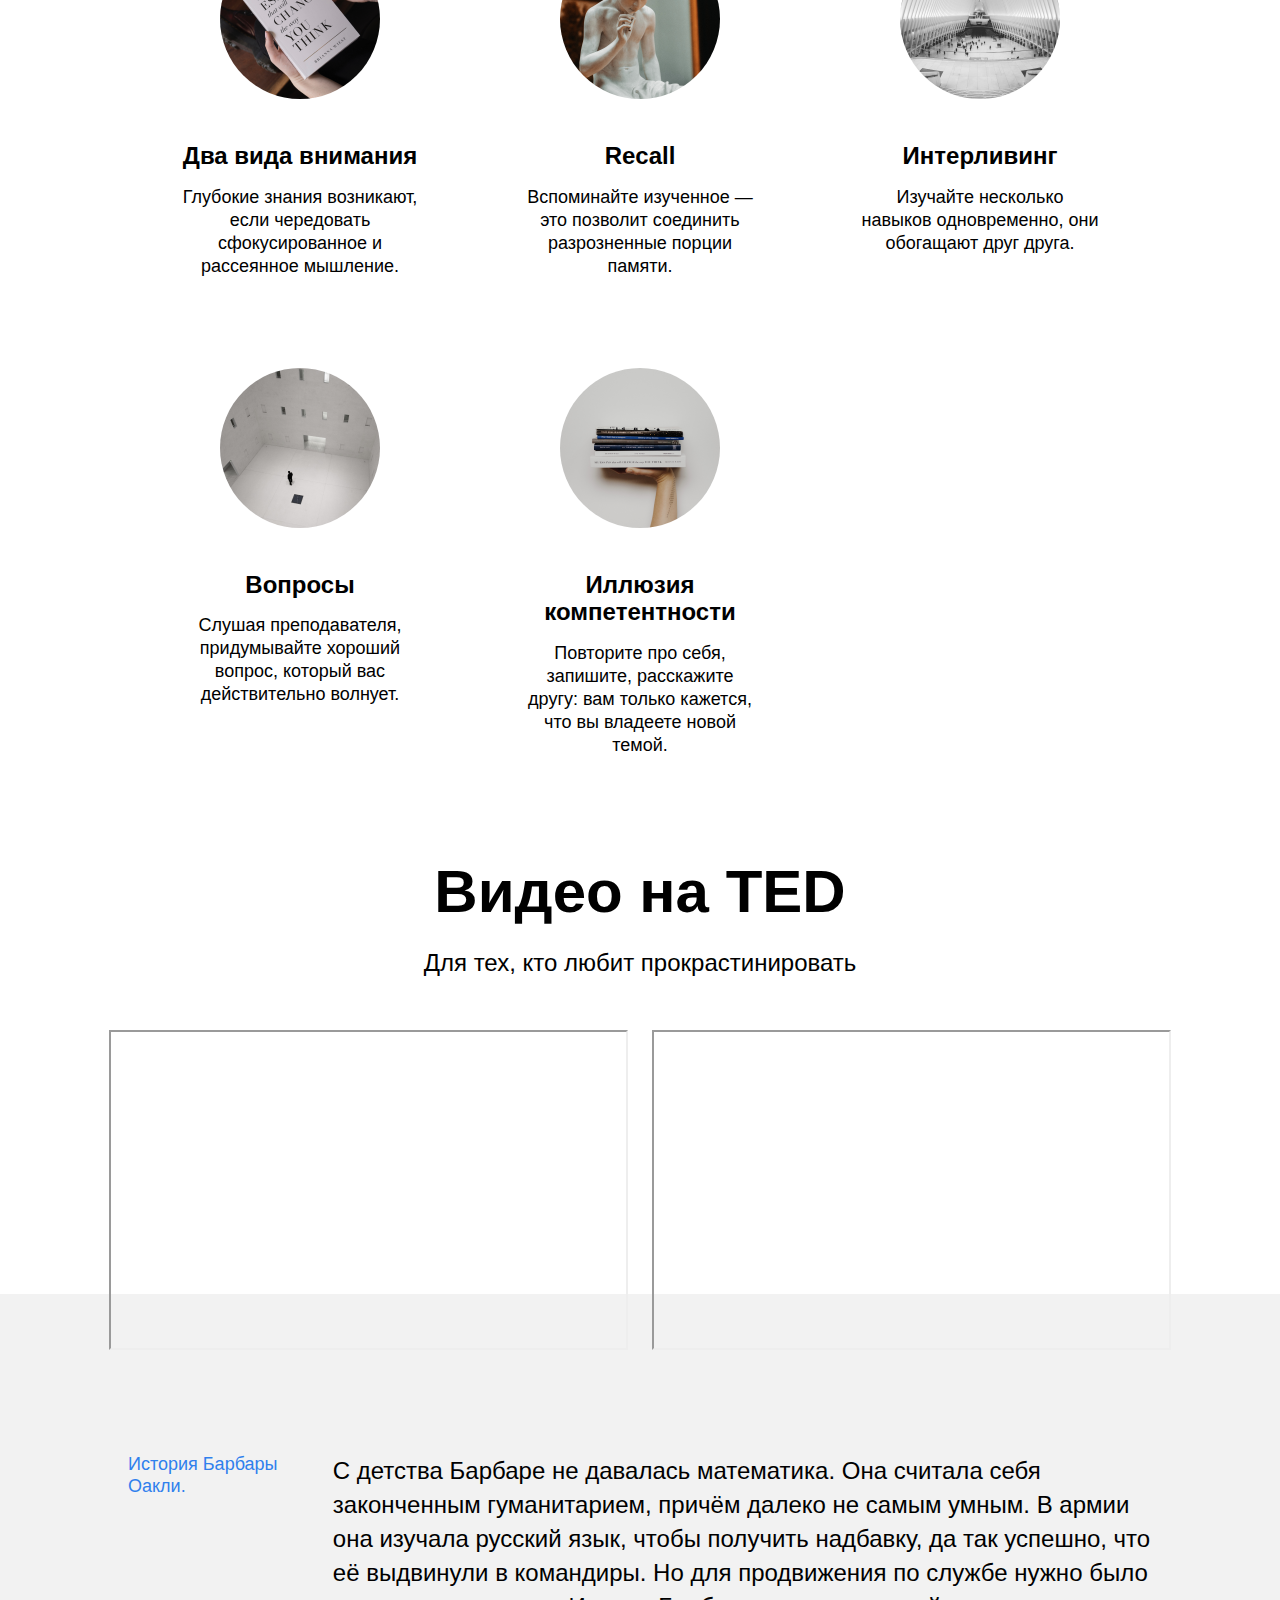
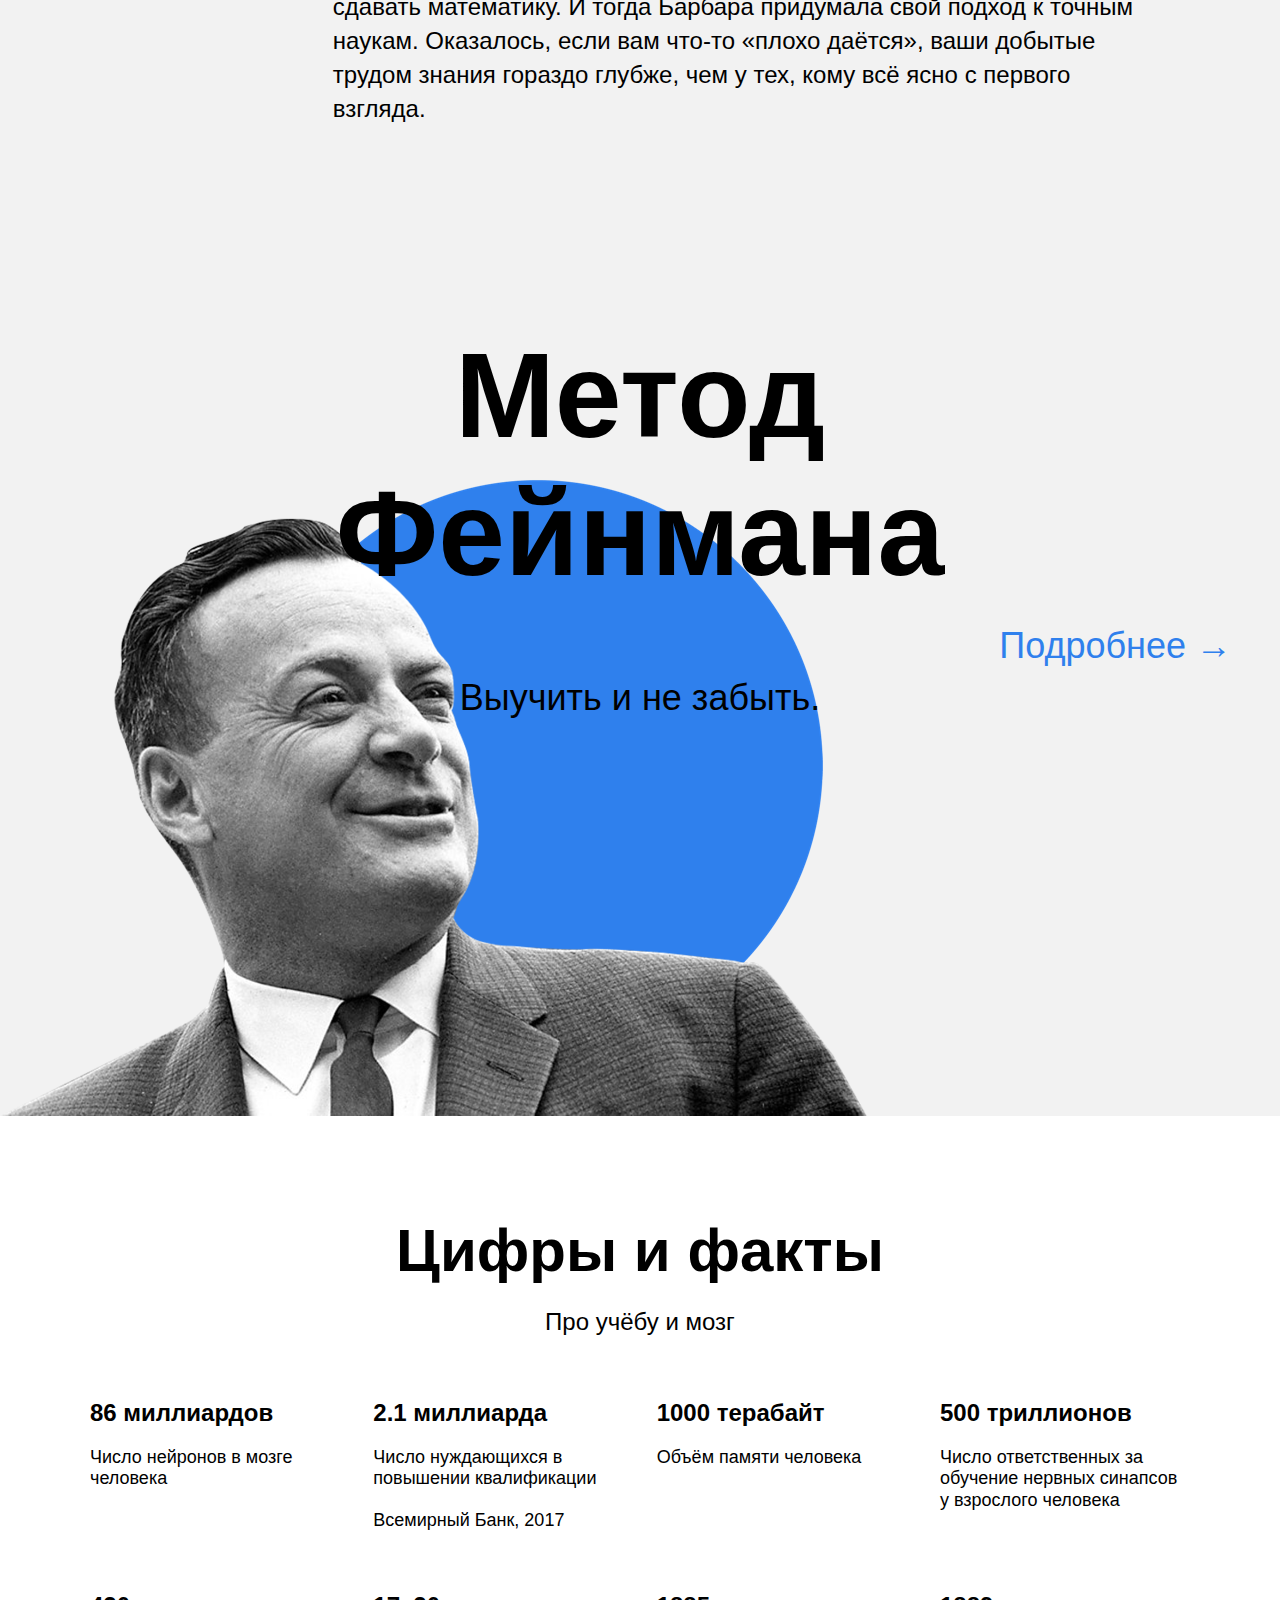
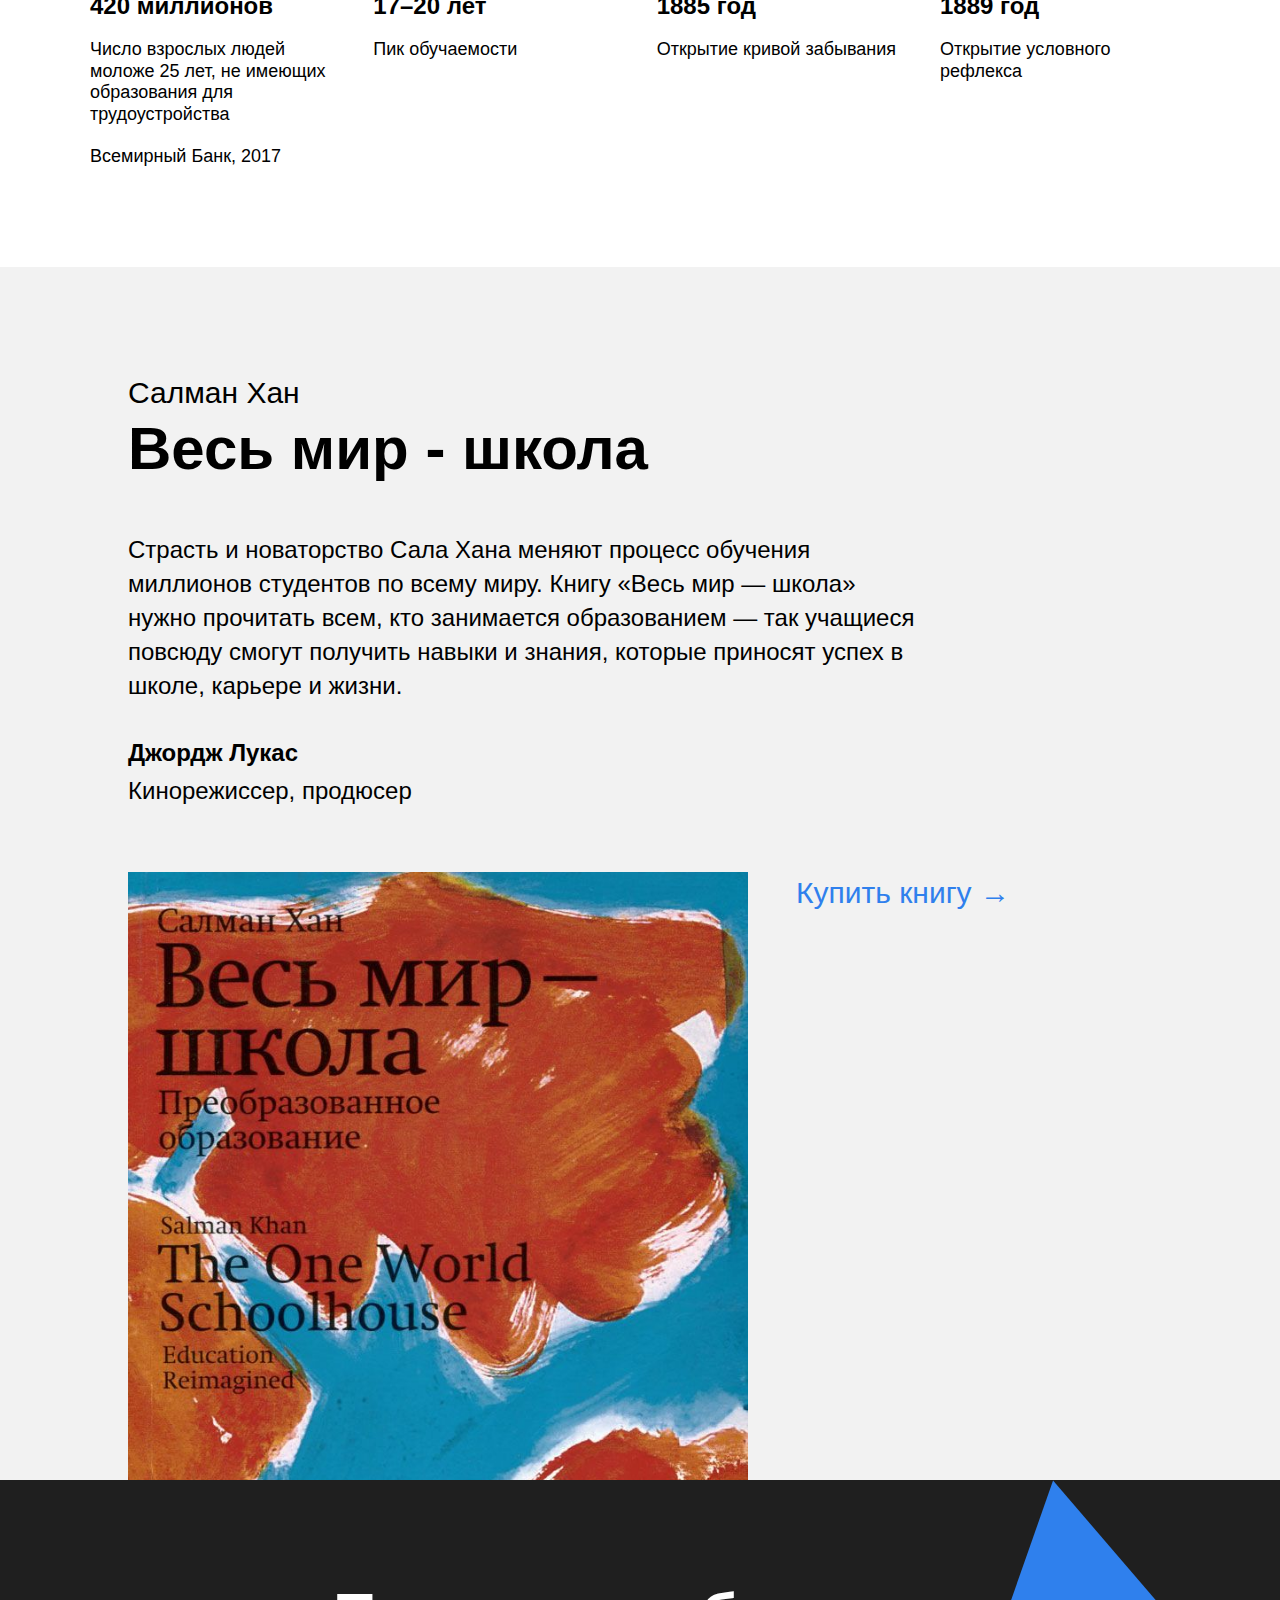
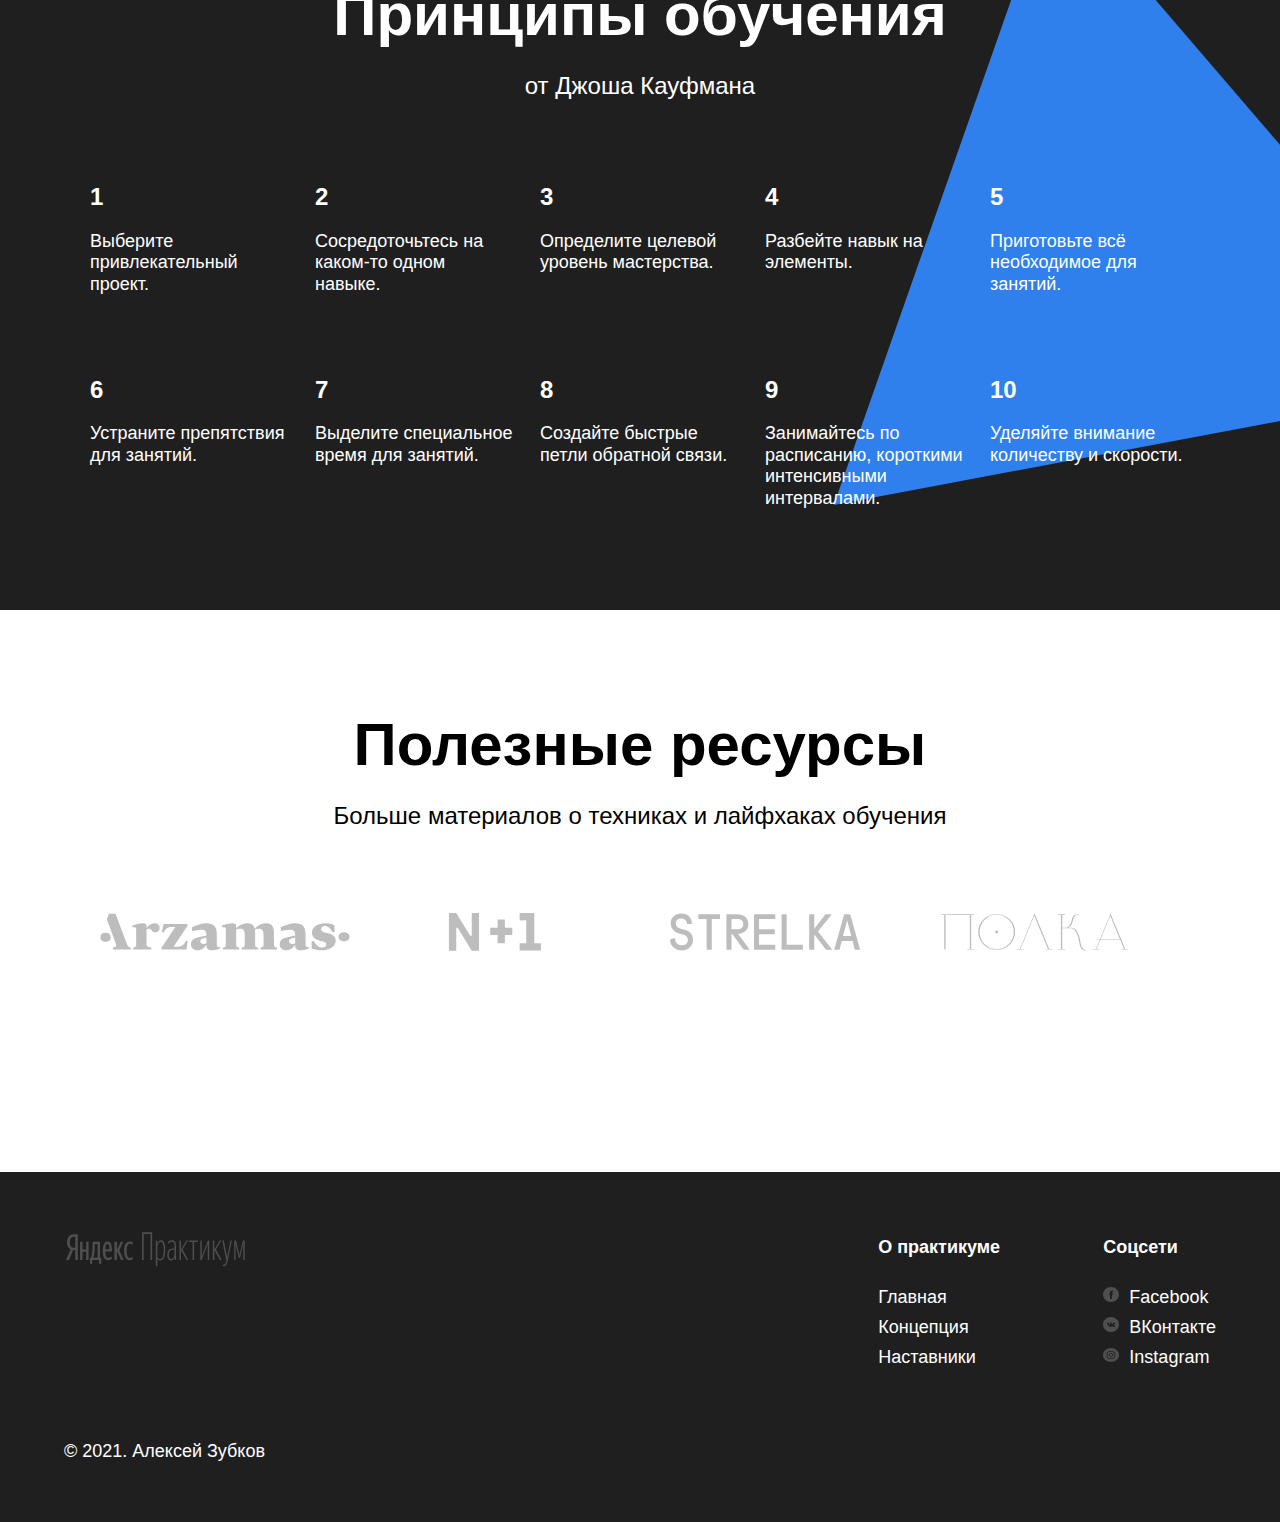
==== commit 990b5454: "update: refactoring section headers; fix: grid" ====
--- a/index.html
+++ b/index.html
@@ -1,259 +1,418 @@
 <!DOCTYPE html>
 <html lang="ru">
-<head>
-  <meta charset="UTF-8">
-  <meta name="viewport" content="width=device-width, initial-scale=1.0">
-  <link rel="stylesheet" href="./pages/index.css">
-  <title>Научиться учиться</title>
-</head>
-<body>
-  <div class="page">
-    <header class="header">
-      <img class="logo logo_place_header" src="images/logo_place_header.svg" alt="Логотип">
-      <h1 class="header__title">Научиться учиться</h1>
-      <p class="header__subtitle">
-        Какие современные и эффективные подходы к обучению вы можете использовать в своей жизни? 
-        <a href="#" class="header__link" target="_blank">Узнать &rarr;</a>
-      </p>
-      <div class="header__main-illustration"></div>
-      <div class="rotation header__square-pic"></div>
-    </header>
-
-    <main class="content">
-      <section class="description">
-        <article class="two-columns">
-          <h2 class="two-columns__brief">Главные проблемы в обучении</h2>
-          <div class="two-columns__main-text">
-            <p class="two-columns__paragraph">
-            Ни в школе, ни в институте нас не учат тому, как правильно изучать материал. 
-            Мы готовимся к экзаменам и учим билеты. Мы тренируемся решать однообразные задачи, 
-            чтобы лучше сдать тест, но часто в итоге это не дает нам реального знания. 
-            Зубрежка быстро выветривается и не приносит пользы.
+  <head>
+    <meta charset="UTF-8" />
+    <meta name="viewport" content="width=device-width, initial-scale=1.0" />
+    <link rel="stylesheet" href="./pages/index.css" />
+    <title>Научиться учиться</title>
+  </head>
+  <body>
+    <div class="page">
+      <header class="header">
+        <img
+          class="logo logo_place_header"
+          src="images/logo_place_header.svg"
+          alt="Логотип"
+        />
+        <h1 class="header__title">Научиться учиться</h1>
+        <p class="header__subtitle">
+          Какие современные и эффективные подходы к обучению вы можете
+          использовать в своей жизни?
+          <a href="#" class="header__link" target="_blank">Узнать &rarr;</a>
+        </p>
+        <div class="header__main-illustration"></div>
+        <div class="rotation header__square-pic"></div>
+      </header>
+
+      <main class="content">
+        <section class="description">
+          <article class="two-columns">
+            <h2 class="two-columns__brief">Главные проблемы в обучении</h2>
+            <div class="two-columns__main-text">
+              <p class="two-columns__paragraph">
+                Ни в школе, ни в институте нас не учат тому, как правильно
+                изучать материал. Мы готовимся к экзаменам и учим билеты. Мы
+                тренируемся решать однообразные задачи, чтобы лучше сдать тест,
+                но часто в итоге это не дает нам реального знания. Зубрежка
+                быстро выветривается и не приносит пользы.
+              </p>
+              <p class="two-columns__paragraph">
+                <span class="two-columns__span-accent">Вывод:</span> учиться
+                тоже нужно уметь, но почему-то этому мало где учат. Что с этим
+                делать?
+              </p>
+              <p class="two-columns__paragraph">
+                Конкретные техники и упражнения помогают изменить подход к
+                обучению, сделать его эффективным и захватывающим. Эти же
+                техники применяются на примере обучения в Практикуме.
+              </p>
+            </div>
+          </article>
+        </section>
+
+        <section class="techniques">
+          <header class="section-header">
+            <h2 class="section-header__title">Техники обучения</h2>
+            <p class="section-header__subtitle">
+              Пять практик от Барборы Оакли
             </p>
-            <p class="two-columns__paragraph">
-            <span class="two-columns__span-accent">Вывод:</span> учиться тоже нужно уметь, но почему-то этому мало где учат. Что с этим делать?
+          </header>
+          <ul class="cards">
+            <li class="cards__item">
+              <img
+                class="cards__image"
+                src="./images/cards-attention.png"
+                alt="Книга"
+              />
+              <h3 class="cards__title">Два вида внимания</h3>
+              <p class="cards__description">
+                Глубокие знания возникают, если чередовать сфокусированное и
+                рассеянное мышление.
+              </p>
+            </li>
+            <li class="cards__item">
+              <img
+                class="cards__image"
+                src="./images/cards-recall.png"
+                alt="Скульптура"
+              />
+              <h3 class="cards__title">Recall</h3>
+              <p class="cards__description">
+                Вспоминайте изученное — это позволит соединить разрозненные
+                порции памяти.
+              </p>
+            </li>
+            <li class="cards__item">
+              <img
+                class="cards__image"
+                src="./images/cards-interliving.png"
+                alt="Мост"
+              />
+              <h3 class="cards__title">Интерливинг</h3>
+              <p class="cards__description">
+                Изучайте несколько навыков одновременно, они обогащают друг
+                друга.
+              </p>
+            </li>
+            <li class="cards__item">
+              <img
+                class="cards__image"
+                src="./images/cards-question.png"
+                alt="Большая комната"
+              />
+              <h3 class="cards__title">Вопросы</h3>
+              <p class="cards__description">
+                Слушая преподавателя, придумывайте хороший вопрос, который вас
+                действительно волнует.
+              </p>
+            </li>
+            <li class="cards__item">
+              <img
+                class="cards__image"
+                src="./images/cards-competence.png"
+                alt="Стопка книг"
+              />
+              <h3 class="cards__title">Иллюзия компетентности</h3>
+              <p class="cards__description">
+                Повторите про себя, запишите, расскажите другу: вам только
+                кажется, что вы владеете новой темой.
+              </p>
+            </li>
+          </ul>
+        </section>
+
+        <section class="video">
+          <header class="section-header">
+            <h2 class="section-header__title">Видео нa TED</h2>
+            <p class="section-header__subtitle">
+              Для тех, кто любит прокрастинировать
             </p>
-            <p class="two-columns__paragraph">
-            Конкретные техники и упражнения помогают изменить подход к обучению, 
-            сделать его эффективным и захватывающим. 
-            Эти же техники применяются на примере обучения в Практикуме.
+          </header>
+          <div class="video__iframes">
+            <iframe
+              class="video__iframe"
+              src="https://www.youtube.com/embed/arj7oStGLkU"
+              title="YouTube video player"
+              allow="accelerometer; autoplay; clipboard-write; encrypted-media; gyroscope; picture-in-picture"
+              allowfullscreen
+            ></iframe>
+            <iframe
+              class="video__iframe"
+              src="https://www.youtube.com/embed/5MgBikgcWnY"
+              title="YouTube video player"
+              allow="accelerometer; autoplay; clipboard-write; encrypted-media; gyroscope; picture-in-picture"
+              allowfullscreen
+            ></iframe>
+          </div>
+        </section>
+
+        <section class="oakley">
+          <article class="two-columns">
+            <h2 class="two-columns__brief">История Барбары Оакли.</h2>
+            <div class="two-columns__main-text">
+              <p class="two-columns__paragraph">
+                С детства Барбаре не давалась математика. Она считала себя
+                законченным гуманитарием, причём далеко не самым умным. В армии
+                она изучала русский язык, чтобы получить надбавку, да так
+                успешно, что её выдвинули в командиры. Но для продвижения по
+                службе нужно было сдавать математику. И тогда Барбара придумала
+                свой подход к точным наукам. Оказалось, если вам что-то «плохо
+                даётся», ваши добытые трудом знания гораздо глубже, чем у тех,
+                кому всё ясно с первого взгляда.
+              </p>
+            </div>
+          </article>
+        </section>
+
+        <section class="feynman">
+          <h2 class="feynman__title">Метод Фейнмана</h2>
+          <p class="feynman__subtitle">Выучить и не забыть.</p>
+          <a href="#" class="feynman__link" target="_blank">Подробнее &rarr;</a>
+        </section>
+
+        <section class="digits">
+          <header class="section-header">
+            <h2 class="section-header__title">Цифры и факты</h2>
+            <p class="section-header__subtitle">Про учёбу и мозг</p>
+          </header>
+          <ul class="table">
+            <li class="table__cell">
+              <h3 class="table__heading">86 миллиардов</h3>
+              <p class="table__text">Число нейронов в мозге человека</p>
+            </li>
+            <li class="table__cell">
+              <h3 class="table__heading">2.1 миллиарда</h3>
+              <p class="table__text">
+                Число нуждающихся в повышении квалификации
+              </p>
+              <p class="table__text">Всемирный Банк, 2017</p>
+            </li>
+            <li class="table__cell">
+              <h3 class="table__heading">1000 терабайт</h3>
+              <p class="table__text">Объём памяти человека</p>
+            </li>
+            <li class="table__cell">
+              <h3 class="table__heading">500 триллионов</h3>
+              <p class="table__text">
+                Число ответственных за обучение нервных синапсов у взрослого
+                человека
+              </p>
+            </li>
+            <li class="table__cell">
+              <h3 class="table__heading">420 миллионов</h3>
+              <p class="table__text">
+                Число взрослых людей моложе 25 лет, не имеющих образования для
+                трудоустройства
+              </p>
+              <p class="table__text">Всемирный Банк, 2017</p>
+            </li>
+            <li class="table__cell">
+              <h3 class="table__heading">17–20 лет</h3>
+              <p class="table__text">Пик обучаемости</p>
+            </li>
+            <li class="table__cell">
+              <h3 class="table__heading">1885 год</h3>
+              <p class="table__text">Открытие кривой забывания</p>
+            </li>
+            <li class="table__cell">
+              <h3 class="table__heading">1889 год</h3>
+              <p class="table__text">Открытие условного рефлекса</p>
+            </li>
+          </ul>
+        </section>
+
+        <section class="khan">
+          <div class="khan__container">
+            <p class="khan__author">Салман Хан</p>
+            <h2 class="khan__title">Весь мир - школа</h2>
+            <blockquote class="khan__quote">
+              Страсть и новаторство Сала Хана меняют процесс обучения миллионов
+              студентов по всему миру. Книгу «Весь мир — школа» нужно прочитать
+              всем, кто занимается образованием — так учащиеся повсюду смогут
+              получить навыки и знания, которые приносят успех в школе, карьере
+              и жизни.
+            </blockquote>
+            <p class="khan__quote-author">Джордж Лукас</p>
+            <p class="khan__quote-author-subline">Кинорежиссер, продюсер</p>
+            <div class="khan__book-container">
+              <img
+                class="khan__book-pic"
+                src="./images/khan-book.jpg"
+                alt="Изображение книги"
+              />
+              <a href="#" class="khan__buy-link">Купить книгу &rarr;</a>
+            </div>
+          </div>
+        </section>
+
+        <section class="kaufman">
+          <div class="rotation kaufman__triangle"></div>
+          <header class="section-header section-header_theme_dark">
+            <h2 class="section-header__title">Принципы обучения</h2>
+            <p class="section-header__subtitle">от Джоша Кауфмана</p>
+          </header>
+          <ul class="table table_theme_dark">
+            <li class="table__cell table__cell_theme_dark">
+              <h3 class="table__heading table__heading_theme_dark">1</h3>
+              <p class="table__text table__text_theme_dark">
+                Выберите привлекательный проект.
+              </p>
+            </li>
+            <li class="table__cell table__cell_theme_dark">
+              <h3 class="table__heading table__heading_theme_dark">2</h3>
+              <p class="table__text table__text_theme_dark">
+                Сосредоточьтесь на каком-то одном навыке.
+              </p>
+            </li>
+            <li class="table__cell table__cell_theme_dark">
+              <h3 class="table__heading table__heading_theme_dark">3</h3>
+              <p class="table__text table__text_theme_dark">
+                Определите целевой уровень мастерства.
+              </p>
+            </li>
+            <li class="table__cell table__cell_theme_dark">
+              <h3 class="table__heading table__heading_theme_dark">4</h3>
+              <p class="table__text table__text_theme_dark">
+                Разбейте навык на элементы.
+              </p>
+            </li>
+            <li class="table__cell table__cell_theme_dark">
+              <h3 class="table__heading table__heading_theme_dark">5</h3>
+              <p class="table__text table__text_theme_dark">
+                Приготовьте всё необходимое для занятий.
+              </p>
+            </li>
+            <li class="table__cell table__cell_theme_dark">
+              <h3 class="table__heading table__heading_theme_dark">6</h3>
+              <p class="table__text table__text_theme_dark">
+                Устраните препятствия для занятий.
+              </p>
+            </li>
+            <li class="table__cell table__cell_theme_dark">
+              <h3 class="table__heading table__heading_theme_dark">7</h3>
+              <p class="table__text table__text_theme_dark">
+                Выделите специальное время для занятий.
+              </p>
+            </li>
+            <li class="table__cell table__cell_theme_dark">
+              <h3 class="table__heading table__heading_theme_dark">8</h3>
+              <p class="table__text table__text_theme_dark">
+                Создайте быстрые петли обратной связи.
+              </p>
+            </li>
+            <li class="table__cell table__cell_theme_dark">
+              <h3 class="table__heading table__heading_theme_dark">9</h3>
+              <p class="table__text table__text_theme_dark">
+                Занимайтесь по расписанию, короткими интенсивными интервалами.
+              </p>
+            </li>
+            <li class="table__cell table__cell_theme_dark">
+              <h3 class="table__heading table__heading_theme_dark">10</h3>
+              <p class="table__text table__text_theme_dark">
+                Уделяйте внимание количеству и скорости.
+              </p>
+            </li>
+          </ul>
+        </section>
+
+        <section class="resources">
+          <header class="section-header">
+            <h2 class="section-header__title">Полезные ресурсы</h2>
+            <p class="section-header__subtitle">
+              Больше материалов о техниках и лайфхаках обучения
             </p>
+          </header>
+          <ul class="resources__loge-zone">
+            <li>
+              <a href="#"
+                ><img
+                  src="./images/logo/resources-arzamas.svg"
+                  alt="Арзамас"
+                  class="resources__logo"
+              /></a>
+            </li>
+            <li>
+              <a href="#"
+                ><img
+                  src="./images/logo/resources-n1.svg"
+                  alt="Н+1"
+                  class="resources__logo"
+              /></a>
+            </li>
+            <li>
+              <a href="#"
+                ><img
+                  src="./images/logo/resources-strelka.svg"
+                  alt="Стрелка"
+                  class="resources__logo"
+              /></a>
+            </li>
+            <li>
+              <a href="#"
+                ><img
+                  src="./images/logo/resources-polka.svg"
+                  alt="Полка"
+                  class="resources__logo"
+              /></a>
+            </li>
+          </ul>
+        </section>
+      </main>
+
+      <footer class="footer">
+        <div class="footer__columns">
+          <div class="footer__column footer__column_content_copyright">
+            <img
+              class="logo logo_place_footer"
+              src="./images/logo_place_footer.svg"
+              alt="Логотип"
+            />
+            <p class="footer__author">&copy; 2021. Алексей Зубков</p>
           </div>
-        </article>
-      </section>
-
-      <section class="techniques">
-        <h2 class="section-title">Техники обучения</h2>
-        <p class="section-subtitle">Пять практик от Барборы Оакли</p>
-        <ul class="cards">
-          <li class="cards__item">
-            <img class="cards__image" src="./images/cards-attention.png" alt="Книга">
-            <h3 class="cards__title">Два вида внимания</h3>
-            <p class="cards__description">Глубокие знания возникают, если чередовать сфокусированное и рассеянное мышление.</p>
-          </li>
-          <li class="cards__item">
-            <img class="cards__image" src="./images/cards-recall.png" alt="Скульптура">
-            <h3 class="cards__title">Recall</h3>
-            <p class="cards__description">Вспоминайте изученное — это позволит соединить разрозненные порции памяти.</p>
-          </li>
-          <li class="cards__item">
-            <img class="cards__image" src="./images/cards-interliving.png" alt="Мост">
-            <h3 class="cards__title">Интерливинг</h3>
-            <p class="cards__description">Изучайте несколько навыков одновременно, они обогащают друг друга.</p>
-          </li>
-          <li class="cards__item">
-            <img class="cards__image" src="./images/cards-question.png" alt="Большая комната">
-            <h3 class="cards__title">Вопросы</h3>
-            <p class="cards__description">Слушая преподавателя, придумывайте хороший вопрос, который вас действительно волнует.</p>
-          </li>
-          <li class="cards__item">
-            <img class="cards__image" src="./images/cards-competence.png" alt="Стопка книг">
-            <h3 class="cards__title">Иллюзия компетентности</h3>
-            <p class="cards__description">Повторите про себя, запишите, расскажите другу: вам только кажется, что вы владеете новой темой.</p>
-          </li>
-        </ul>
-      </section>
-
-      <section class="video">
-        <h2 class="section-title">Видео нa TED</h2>
-        <p class="section-subtitle">Для тех, кто любит прокрастинировать</p>
-        <div class="video__iframes">
-          <iframe class="video__iframe" src="https://www.youtube.com/embed/arj7oStGLkU" title="YouTube video player" allow="accelerometer; autoplay; clipboard-write; encrypted-media; gyroscope; picture-in-picture" allowfullscreen></iframe>
-          <iframe class="video__iframe" src="https://www.youtube.com/embed/5MgBikgcWnY" title="YouTube video player" allow="accelerometer; autoplay; clipboard-write; encrypted-media; gyroscope; picture-in-picture" allowfullscreen></iframe>
-        </div>
-      </section>
-
-      <section class="oakley">
-        <article class="two-columns">
-          <h2 class="two-columns__brief">История Барбары Оакли.</h2>
-          <div class="two-columns__main-text">
-            <p class="two-columns__paragraph">
-            С детства Барбаре не давалась математика. Она считала себя законченным гуманитарием, причём далеко не самым умным. 
-            В армии она изучала русский язык, чтобы получить надбавку, да так успешно, что её выдвинули в командиры. 
-            Но для продвижения по службе нужно было сдавать математику. И тогда Барбара придумала свой подход к точным наукам. 
-            Оказалось, если вам что-то «плохо даётся», ваши добытые трудом знания гораздо глубже, чем у тех, кому всё ясно с первого взгляда.
-            </p>
-          </div>
-        </article>
-      </section>
-
-      <section class="feynman">
-        <h2 class="feynman__title">Метод Фейнмана</h2>
-        <p class="feynman__subtitle">Выучить и не забыть.</p>
-        <a href="#" class="feynman__link" target="_blank">Подробнее &rarr;</a>
-      </section>
-
-      <section class="digits">
-        <h2 class="section-title">Цифры и факты</h2>
-        <p class="section-subtitle">Про учёбу и мозг</p>
-        <ul class="table">
-          <li class="table__cell">
-            <h3 class="table__heading">86 миллиардов</h3>
-            <p class="table__text">Число нейронов в мозге человека</p>
-          </li>
-          <li class="table__cell">
-            <h3 class="table__heading">2.1 миллиарда</h3>
-            <p class="table__text">Число нуждающихся в повышении квалификации</p>
-            <p class="table__text">Всемирный Банк, 2017</p>
-          </li>
-          <li class="table__cell">
-            <h3 class="table__heading">1000 терабайт</h3>
-            <p class="table__text">Объём памяти человека</p>
-          </li>
-          <li class="table__cell">
-            <h3 class="table__heading">500 триллионов</h3>
-            <p class="table__text">Число ответственных за обучение нервных синапсов у взрослого человека</p>
-          </li>
-          <li class="table__cell">
-            <h3 class="table__heading">420 миллионов</h3>
-            <p class="table__text">Число взрослых людей моложе 25 лет, не имеющих образования для трудоустройства</p>
-            <p class="table__text">Всемирный Банк, 2017</p>
-          </li>
-          <li class="table__cell">
-            <h3 class="table__heading">17–20 лет</h3>
-            <p class="table__text">Пик обучаемости</p>
-          </li>
-          <li class="table__cell">
-            <h3 class="table__heading">1885 год</h3>
-            <p class="table__text">Открытие кривой забывания</p>
-          </li>
-          <li class="table__cell">
-            <h3 class="table__heading">1889 год</h3>
-            <p class="table__text">Открытие условного рефлекса</p>
-          </li>
-        </ul>
-      </section>
-
-      <section class="khan">
-        <div class="khan__container">
-          <p class="khan__author">Салман Хан</p>
-          <h2 class="khan__title">Весь мир - школа</h2>
-          <blockquote class="khan__quote">
-          Страсть и новаторство Сала Хана меняют процесс обучения миллионов студентов по всему миру. 
-          Книгу «Весь мир — школа» нужно прочитать всем, 
-          кто занимается образованием — так учащиеся повсюду смогут получить навыки и знания, 
-          которые приносят успех в школе, карьере и жизни.
-          </blockquote>
-          <p class="khan__quote-author">Джордж Лукас</p>
-          <p class="khan__quote-author-subline">Кинорежиссер, продюсер</p>
-          <div class="khan__book-container">
-            <img class="khan__book-pic" src="./images/khan-book.jpg" alt="Изображение книги">
-            <a href="#" class="khan__buy-link">Купить книгу &rarr;</a>
+
+          <nav class="footer__column footer__column_content_info">
+            <h2 class="footer__column-heading">О практикуме</h2>
+            <ul class="footer__column-links">
+              <li><a href="#" class="footer__column-link">Главная</a></li>
+              <li><a href="#" class="footer__column-link">Концепция</a></li>
+              <li><a href="#" class="footer__column-link">Наставники</a></li>
+            </ul>
+          </nav>
+
+          <div class="footer__column footer__column_content_social">
+            <h2 class="footer__column-heading">Соцсети</h2>
+            <ul class="footer__column-links">
+              <li>
+                <a href="#" class="footer__column-link" target="_blank"
+                  ><img
+                    class="footer__social-icon"
+                    src="./images/facebook_color_white.svg"
+                    alt="Фейсбук"
+                  />Facebook</a
+                >
+              </li>
+              <li>
+                <a href="#" class="footer__column-link" target="_blank"
+                  ><img
+                    class="footer__social-icon"
+                    src="./images/vk_color_white.svg"
+                    alt="ВКонтакте"
+                  />ВКонтакте</a
+                >
+              </li>
+              <li>
+                <a href="#" class="footer__column-link" target="_blank"
+                  ><img
+                    class="footer__social-icon"
+                    src="./images/instagram_color_white.svg"
+                    alt="Инстаграм"
+                  />Instagram</a
+                >
+              </li>
+            </ul>
           </div>
         </div>
-      </section>
-
-      <section class="kaufman">
-        <div class="rotation kaufman__triangle"></div>
-        <h2 class="section-title section-title_theme_dark">Принципы обучения</h2>
-        <p class="section-subtitle section-subtitle_theme_dark">от Джоша Кауфмана</p>
-        <ul class="table table_theme_dark">
-          <li class="table__cell table__cell_theme_dark">
-            <h3 class="table__heading table__heading_theme_dark">1</h3>
-            <p class="table__text table__text_theme_dark">Выберите привлекательный проект.</p>
-          </li>
-          <li class="table__cell table__cell_theme_dark">
-            <h3 class="table__heading table__heading_theme_dark">2</h3>
-            <p class="table__text table__text_theme_dark">Сосредоточьтесь на каком-то одном навыке.</p>
-          </li>
-          <li class="table__cell table__cell_theme_dark">
-            <h3 class="table__heading table__heading_theme_dark">3</h3>
-            <p class="table__text table__text_theme_dark">Определите целевой уровень мастерства.</p>
-          </li>
-          <li class="table__cell table__cell_theme_dark">
-            <h3 class="table__heading table__heading_theme_dark">4</h3>
-            <p class="table__text table__text_theme_dark">Разбейте навык на элементы.</p>
-          </li>
-          <li class="table__cell table__cell_theme_dark">
-            <h3 class="table__heading table__heading_theme_dark">5</h3>
-            <p class="table__text table__text_theme_dark">Приготовьте всё необходимое для занятий.</p>
-          </li>
-          <li class="table__cell table__cell_theme_dark">
-            <h3 class="table__heading table__heading_theme_dark">6</h3>
-            <p class="table__text table__text_theme_dark">Устраните препятствия для занятий.</p>
-          </li>
-          <li class="table__cell table__cell_theme_dark">
-            <h3 class="table__heading table__heading_theme_dark">7</h3>
-            <p class="table__text table__text_theme_dark">Выделите специальное время для занятий.</p>
-          </li>
-          <li class="table__cell table__cell_theme_dark">
-            <h3 class="table__heading table__heading_theme_dark">8</h3>
-            <p class="table__text table__text_theme_dark">Создайте быстрые петли обратной связи.</p>
-          </li>
-          <li class="table__cell table__cell_theme_dark">
-            <h3 class="table__heading table__heading_theme_dark">9</h3>
-            <p class="table__text table__text_theme_dark">Занимайтесь по расписанию, короткими интенсивными интервалами.</p>
-          </li>
-          <li class="table__cell table__cell_theme_dark">
-            <h3 class="table__heading table__heading_theme_dark">10</h3>
-            <p class="table__text table__text_theme_dark">Уделяйте внимание количеству и скорости.</p>
-          </li>
-        </ul>
-      </section>
-      
-      <section class="resources">
-        <h2 class="section-title">Полезные ресурсы</h2>
-        <p class="section-subtitle">Больше материалов о техниках и лайфхаках обучения</p>
-        <ul class="resources__loge-zone">
-          <li><a href="#"><img src="./images/logo/resources-arzamas.svg" alt="Арзамас" class="resources__logo"></a></li>
-          <li><a href="#"><img src="./images/logo/resources-n1.svg" alt="Н+1" class="resources__logo"></a></li>
-          <li><a href="#"><img src="./images/logo/resources-strelka.svg" alt="Стрелка" class="resources__logo"></a></li>
-          <li><a href="#"><img src="./images/logo/resources-polka.svg" alt="Полка" class="resources__logo"></a></li>
-        </ul>
-      </section>
-    </main>
-
-    <footer class="footer">
-
-      <div class="footer__columns">
-
-        <div class="footer__column footer__column_content_copyright">
-          <img class="logo logo_place_footer" src="./images/logo_place_footer.svg" alt="Логотип">
-          <p class="footer__author">&copy; 2021. Алексей Зубков</p>
-        </div>
-
-        <nav class="footer__column footer__column_content_info">
-          <h2 class="footer__column-heading">О практикуме</h2>
-          <ul class="footer__column-links">
-            <li><a href="#" class="footer__column-link">Главная</a></li>
-            <li><a href="#" class="footer__column-link">Концепция</a></li>
-            <li><a href="#" class="footer__column-link">Наставники</a></li>
-          </ul>
-        </nav>
-
-        <div class="footer__column footer__column_content_social">
-          <h2 class="footer__column-heading">Соцсети</h2>
-          <ul class="footer__column-links">
-            <li><a href="#" class="footer__column-link" target="_blank"><img class="footer__social-icon" src="./images/facebook_color_white.svg" alt="Фейсбук">Facebook</a></li>
-            <li><a href="#" class="footer__column-link" target="_blank"><img class="footer__social-icon" src="./images/vk_color_white.svg" alt="ВКонтакте">ВКонтакте</a></li>
-            <li><a href="#" class="footer__column-link" target="_blank"><img class="footer__social-icon" src="./images/instagram_color_white.svg" alt="Инстаграм">Instagram</a></li>
-          </ul>
-        </div>
-
-      </div>
-
-    </footer>
-
-  </div>
-</body>
-</html>+      </footer>
+    </div>
+  </body>
+</html>
--- a/pages/index.css
+++ b/pages/index.css
@@ -61,11 +61,10 @@
 @import url(../blocks/resources/__loge-zone/resources__loge-zone.css);
 @import url(../blocks/resources/__logo/resources__logo.css);
 
-@import url(../blocks/section-subtitle/section-subtitle.css);
-@import url(../blocks/section-subtitle/_theme/section-subtitle_theme_dark.css);
-
-@import url(../blocks/section-title/section-title.css);
-@import url(../blocks/section-title/_theme/section-title_theme_dark.css);
+@import url(../blocks/section-header/section-header.css);
+@import url(../blocks/section-header/__title/section-header__title.css);
+@import url(../blocks/section-header/__subtitle/section-header__subtitle.css);
+@import url(../blocks/section-header/_theme/section-header_them_dark.css);
 
 @import url(../blocks/table/table.css);
 @import url(../blocks/table/__cell/table__cell.css);
@@ -86,4 +85,4 @@
 
 @import url(../blocks/video/video.css);
 @import url(../blocks/video/__iframe/video__iframe.css);
-@import url(../blocks/video/__iframes/video__iframes.css);+@import url(../blocks/video/__iframes/video__iframes.css);
